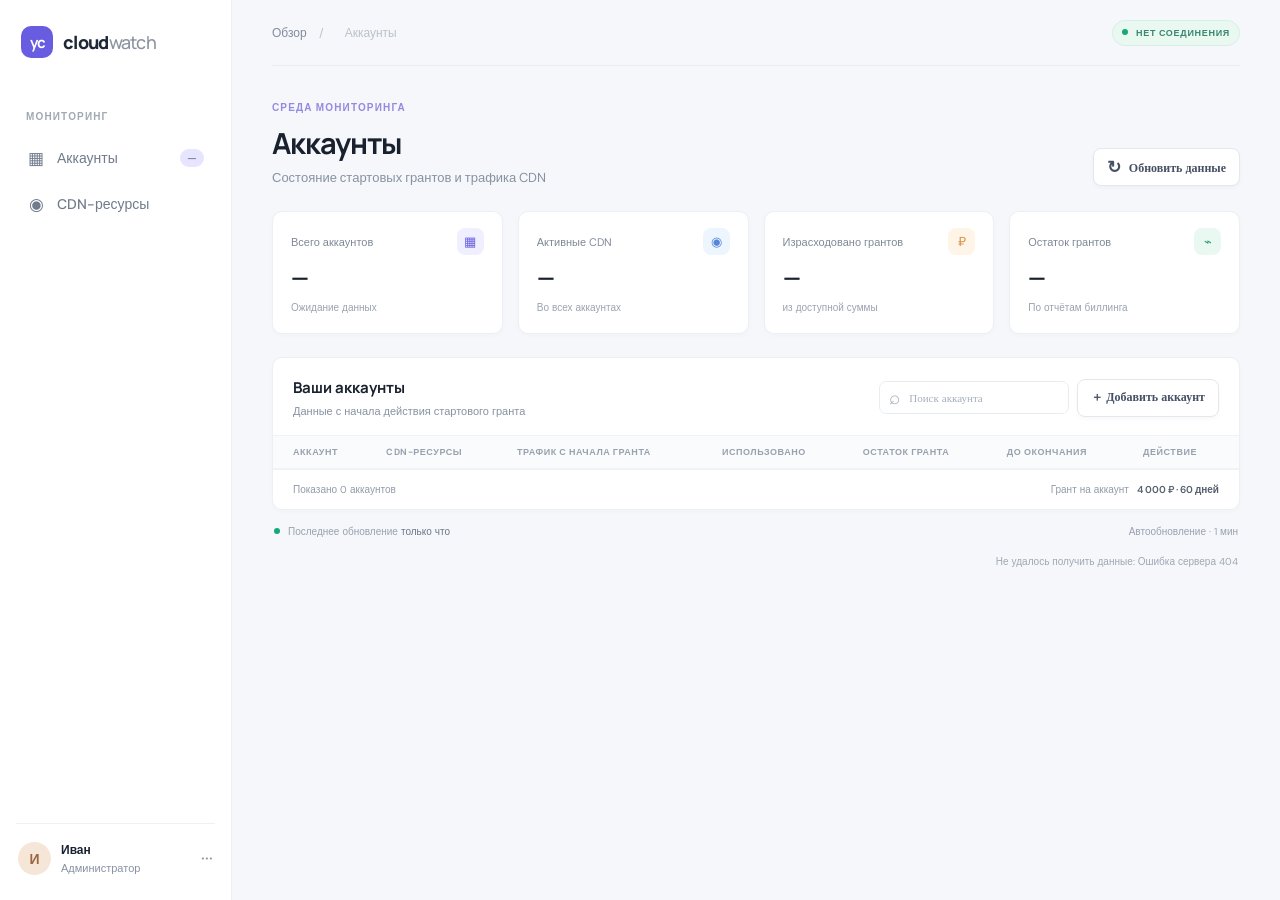
==== index.html @ 53d49c5b "Fix account monitoring and management UI" ====
<!doctype html>
<html lang="ru">
<head>
  <meta charset="utf-8">
  <meta name="viewport" content="width=device-width, initial-scale=1">
  <meta name="theme-color" content="#f5f7fb">
  <title>Yandex Cloud · Монитор аккаунтов</title>
  <link rel="preconnect" href="https://fonts.googleapis.com">
  <link rel="preconnect" href="https://fonts.gstatic.com" crossorigin>
  <link href="https://fonts.googleapis.com/css2?family=DM+Sans:wght@400;500;600;700&family=Manrope:wght@400;500;600;700;800&display=swap" rel="stylesheet">
  <link rel="stylesheet" href="styles.css">
</head>
<body>
  <div class="app-shell">
    <aside class="sidebar">
      <a class="brand" href="/accounts"><span class="brand-mark">yc</span><span>cloud<span class="brand-light">watch</span></span></a>
      <div class="workspace-label">МОНИТОРИНГ</div>
      <a class="nav-item" id="nav-accounts" href="/accounts"><span class="nav-icon">▦</span> Аккаунты <span class="nav-count" id="nav-count">—</span></a>
      <a class="nav-item" id="nav-cdn" href="/cdn"><span class="nav-icon">◉</span> CDN-ресурсы</a>
      <div class="sidebar-bottom"><div class="avatar">И</div><div><strong>Иван</strong><small>Администратор</small></div><span class="dots">···</span></div>
    </aside>

    <main class="main" id="accounts">
      <header class="topbar"><div class="breadcrumbs">Обзор <span>/</span> <span id="breadcrumb-page">Аккаунты</span></div><div class="top-actions"><span class="demo-pill" id="connection-state"><i></i> ПОДКЛЮЧЕНИЕ</span></div></header>

      <section class="page-heading">
        <div><div class="eyebrow">СРЕДА МОНИТОРИНГА</div><h1 id="page-title">Аккаунты</h1><p id="page-description">Состояние стартовых грантов и трафика CDN</p></div>
        <button class="refresh-button" id="refresh"><span class="refresh-icon">↻</span> Обновить данные</button>
      </section>

      <section class="summary-grid" aria-label="Сводка">
        <article class="summary-card"><div class="summary-top"><span>Всего аккаунтов</span><span class="summary-icon purple">▦</span></div><strong id="summary-accounts">—</strong><small id="summary-accounts-note">Ожидание данных</small></article>
        <article class="summary-card"><div class="summary-top"><span>Активные CDN</span><span class="summary-icon blue">◉</span></div><strong id="summary-cdn">—</strong><small>Во всех аккаунтах</small></article>
        <article class="summary-card"><div class="summary-top"><span>Израсходовано грантов</span><span class="summary-icon orange">₽</span></div><strong id="summary-spent">—</strong><small id="summary-spent-note">из доступной суммы</small></article>
        <article class="summary-card"><div class="summary-top"><span>Остаток грантов</span><span class="summary-icon mint">⌁</span></div><strong id="summary-remaining">—</strong><small>По отчётам биллинга</small></article>
      </section>

      <section class="table-card">
        <div class="table-heading"><div><h2 id="table-title">Ваши аккаунты</h2><p id="table-description">Данные с начала действия стартового гранта</p></div><div class="table-tools"><label class="search"><span>⌕</span><input id="search" type="search" placeholder="Поиск аккаунта"></label><button class="refresh-button add-account" id="add-account">＋ Добавить аккаунт</button></div></div>
        <div class="table-scroll"><table><thead id="table-head"><tr><th>АККАУНТ</th><th>CDN-РЕСУРСЫ</th><th>ТРАФИК С НАЧАЛА ГРАНТА</th><th>ИСПОЛЬЗОВАНО</th><th>ОСТАТОК ГРАНТА</th><th>ДО ОКОНЧАНИЯ</th><th>ДЕЙСТВИЕ</th></tr></thead><tbody id="account-rows"></tbody></table></div>
        <div class="table-foot"><span id="showing">Показано 0 аккаунтов</span><span>Грант на аккаунт <b>4 000 ₽ · 60 дней</b></span></div>
      </section>
      <footer class="footer"><span><i class="status-dot green"></i> Последнее обновление <b id="updated">только что</b></span><span>Автообновление · 1 мин</span></footer>
      <div class="demo-note" id="notice">Данные загружаются с сервера Yandex Cloud.</div>
    </main>
  </div>
  <dialog id="account-dialog" class="account-dialog"><form id="account-form"><div class="dialog-heading"><div><h2 id="dialog-title">Добавить аккаунт</h2><p>Ключ хранится на сервере и не показывается в интерфейсе.</p></div><button type="button" class="dialog-close" id="dialog-close" aria-label="Закрыть">×</button></div><label>Название аккаунта<input name="name" required placeholder="Например, cloud-boreas-209"></label><label>Billing account ID<input name="billingAccountId" required placeholder="dn2ffiykwxqiedmeeqy7"></label><label>Дата начала гранта<input name="grantStartDate" required type="date"><small>Грант: 4 000 ₽ на 60 дней с этой даты.</small></label><label>Cloud ID и Folder ID<textarea name="folders" required rows="3" placeholder="Вставьте по одной паре на строку: cloud-id,folder-id"></textarea><small>В консоли Yandex Cloud скопируйте ID облака и каталога, разделите запятой. Можно указать несколько каталогов.</small></label><label>JSON-ключ сервисного аккаунта<input name="keyFile" type="file" accept=".json,application/json"><small id="key-hint">Нужен файл ключа сервисного аккаунта (id, service_account_id, private_key).</small></label><div class="form-error" id="form-error"></div><div class="dialog-actions"><button type="button" class="filter-button" id="dialog-cancel">Отмена</button><button type="submit" class="refresh-button">Сохранить аккаунт</button></div></form></dialog>
  <script src="app.js"></script>
</body>
</html>
---- styles.css ----
:root{--ink:#19212e;--muted:#8792a2;--line:#edf0f4;--bg:#f5f7fb;--purple:#635bdb;--green:#14966d;--orange:#d48836}*{box-sizing:border-box}body{margin:0;background:var(--bg);color:var(--ink);font:14px 'DM Sans',sans-serif}.app-shell{min-height:100vh;display:flex}.sidebar{width:232px;background:#fff;border-right:1px solid var(--line);padding:25px 16px;display:flex;flex-direction:column;flex-shrink:0}.brand{display:flex;align-items:center;gap:10px;text-decoration:none;color:#202837;font:800 18px Manrope,sans-serif;letter-spacing:-.7px;margin:1px 0 52px 5px}.brand-light{font-weight:500;color:#8b93a1}.brand-mark{display:grid;place-items:center;width:32px;height:32px;background:#685de1;color:#fff;border-radius:10px;font:bold 15px Manrope;letter-spacing:-1px}.workspace-label,.eyebrow{font-size:10px;letter-spacing:1.15px;font-weight:700;color:#a1a9b5}.workspace-label{padding:0 10px 12px}.nav-item{height:42px;padding:0 11px;border-radius:8px;color:#707b8c;text-decoration:none;display:flex;align-items:center;gap:12px;margin:2px 0;font-weight:500}.nav-item.active{color:#574fc8;background:#f1f0ff;font-weight:600}.nav-icon{font-size:17px;width:18px;text-align:center}.nav-count{margin-left:auto;font-size:11px;padding:2px 7px;border-radius:10px;background:#e6e4ff}.sidebar-bottom{border-top:1px solid var(--line);margin-top:auto;padding:18px 2px 0;display:flex;align-items:center;gap:10px}.avatar{width:33px;height:33px;border-radius:50%;display:grid;place-items:center;background:#f6e6d8;color:#9d653e;font-weight:700}.sidebar-bottom strong,.sidebar-bottom small{display:block}.sidebar-bottom strong{font-size:12px}.sidebar-bottom small{font-size:11px;color:var(--muted);margin-top:3px}.dots{margin-left:auto;color:#9099a7;font-size:19px}.main{width:min(1440px,100%);padding:0 40px 28px;margin:0 auto}.topbar{height:66px;border-bottom:1px solid #e9edf2;display:flex;align-items:center;justify-content:space-between}.breadcrumbs{font-size:12px;color:#828c9c}.breadcrumbs span{padding:0 9px;color:#bbc1cb}.top-actions{display:flex;align-items:center;gap:22px}.demo-pill{font-size:9px;font-weight:700;letter-spacing:.7px;color:#b27c30;background:#fff5e7;border:1px solid #f7e7c9;border-radius:20px;padding:6px 9px}.demo-pill i{display:inline-block;width:6px;height:6px;background:#e3a13e;border-radius:50%;margin-right:5px;vertical-align:1px}.icon-button{border:0;background:transparent;color:#667184;font-size:20px;position:relative}.icon-button b{position:absolute;right:0;top:2px;background:#ef765d;width:5px;height:5px;border-radius:50%}.page-heading{display:flex;align-items:flex-end;justify-content:space-between;padding:35px 0 25px}.eyebrow{color:#938ae1;margin-bottom:9px}h1,h2,p{margin:0}h1{font:700 29px Manrope,sans-serif;letter-spacing:-1px} .page-heading p,.table-heading p{margin-top:6px;color:var(--muted);font-size:13px}.refresh-button{border:1px solid #e4e7ed;background:#fff;border-radius:8px;height:38px;padding:0 13px;color:#465064;font:600 12px 'DM Sans';box-shadow:0 2px 4px #13203a08;cursor:pointer}.refresh-button:hover{border-color:#b6b0f0;color:#554ec6}.refresh-icon{font-size:17px;vertical-align:-1px;margin-right:5px}.refresh-button.busy .refresh-icon{display:inline-block;animation:spin .7s linear infinite}@keyframes spin{to{transform:rotate(360deg)}}.summary-grid{display:grid;grid-template-columns:repeat(4,1fr);gap:15px;margin-bottom:23px}.summary-card{background:#fff;border:1px solid #eceff4;border-radius:10px;padding:16px 18px 14px;box-shadow:0 2px 6px #1d2d4405;min-height:123px}.summary-top{display:flex;align-items:center;justify-content:space-between;color:#7e8998;font-size:11px}.summary-icon{height:27px;width:27px;display:grid;place-items:center;border-radius:8px;font-size:13px}.purple{background:#f0efff;color:#675de0}.blue{background:#edf5ff;color:#5487dc}.orange{background:#fff4e8;color:#d48c3d}.mint{background:#eaf8f2;color:#279875}.summary-card>strong{display:block;font:700 23px Manrope,sans-serif;letter-spacing:-.6px;margin:6px 0 4px}.summary-card>small{font-size:10px;color:#9aa3b0}.status-dot{display:inline-block;width:6px;height:6px;border-radius:50%;margin-right:5px;vertical-align:1px}.green{background:#18a878}.table-card{background:#fff;border:1px solid #eceff4;border-radius:10px;box-shadow:0 2px 6px #1d2d4405;overflow:hidden}.table-heading{padding:19px 20px 17px;display:flex;align-items:center;justify-content:space-between}.table-heading h2{font:700 15px Manrope,sans-serif}.table-heading p{font-size:11px}.table-tools{display:flex;gap:8px}.search{height:33px;width:190px;border:1px solid #e9edf2;border-radius:7px;display:flex;align-items:center;padding:0 9px;gap:7px;color:#a5aebb}.search span{font-size:19px}.search input{border:0;outline:0;width:100%;font:11px 'DM Sans';color:var(--ink)}.search input::placeholder{color:#a5aebb}.filter-button{height:33px;padding:0 10px;border:1px solid #e9edf2;background:#fff;border-radius:7px;color:#788393;font-size:14px}.filter-button span{font:11px 'DM Sans';margin-left:4px}.table-scroll{overflow:auto}table{width:100%;border-collapse:collapse;white-space:nowrap}th{text-align:left;padding:10px 13px;background:#fafbfc;color:#98a1ae;font-size:9px;letter-spacing:.55px;font-weight:700;border-top:1px solid #f0f2f5;border-bottom:1px solid #f0f2f5}th:first-child,td:first-child{padding-left:20px}th:last-child,td:last-child{padding-right:18px}td{height:69px;border-bottom:1px solid #f0f2f5;padding:8px 13px;font-size:12px;color:#5e6878}tbody tr:last-child td{border-bottom:0}.account-cell{display:flex;align-items:center;gap:10px}.account-avatar{width:33px;height:33px;border-radius:9px;background:#f0efff;color:#645bd4;display:grid;place-items:center;font-weight:700;font-size:12px}.account-name{font-weight:600;color:#273142}.account-id{font-size:10px;color:#a0a8b4;margin-top:4px}.cdn-cell b,.traffic-cell b{font-weight:600;color:#3c4656}.cdn-cell small,.traffic-cell small{display:block;margin-top:3px;color:#9ba4b0;font-size:10px}.grant-number{font-weight:600;color:#3b4655}.grant-bar{width:87px;height:4px;background:#eff1f4;border-radius:5px;margin-top:6px;overflow:hidden}.grant-bar i{height:100%;display:block;background:#dd9e4e;border-radius:5px}.remaining{font-weight:600;color:#258b68}.days{display:flex;align-items:center;gap:6px}.days-ring{width:26px;height:26px;border:2px solid #d7eee6;border-left-color:#31a77e;border-radius:50%;display:grid;place-items:center;color:#318d6c;font-size:8px}.days-text{color:#596474;font-size:11px}.days-text small{display:block;color:#a1aab5;font-size:9px;margin-top:2px}.more{color:#9aa3ae;font-size:20px;text-align:right}.table-foot{border-top:1px solid #f0f2f5;padding:13px 20px;display:flex;justify-content:space-between;color:#929ba8;font-size:10px}.table-foot b{color:#555f6f;font-weight:600;margin-left:5px}.footer{display:flex;justify-content:space-between;color:#99a2af;font-size:10px;padding:15px 2px}.footer b{color:#6c7788;font-weight:500}.demo-note{font-size:10px;color:#a0a8b4;text-align:right;padding:2px}.empty-row{text-align:center;color:#a0a8b4;padding:35px}@media(max-width:1100px){.sidebar{width:195px}.main{padding:0 24px 24px}.summary-grid{gap:10px}.summary-card{padding:14px}.summary-card>strong{font-size:20px}th,td{padding-left:9px;padding-right:9px}}@media(max-width:760px){.sidebar{width:58px;padding:20px 9px}.brand{margin:1px auto 45px}.brand>span:last-child,.workspace-label,.nav-item:not(.active),.nav-item.active{font-size:0}.nav-item{justify-content:center;padding:0}.nav-item .nav-icon{font-size:18px}.nav-count{display:none}.sidebar-bottom{justify-content:center}.sidebar-bottom>div:not(.avatar),.dots{display:none}.main{padding:0 14px 18px}.topbar{height:54px}.page-heading{padding:25px 0 19px;align-items:flex-start;gap:10px}.page-heading p{max-width:230px;line-height:1.5}.refresh-button{font-size:0;width:38px;padding:0}.refresh-icon{font-size:20px;margin:0}.summary-grid{grid-template-columns:repeat(2,1fr);gap:9px}.summary-card{min-height:108px;padding:12px}.summary-top{font-size:10px}.summary-card>strong{font-size:20px}.table-heading{align-items:flex-start;gap:12px;flex-direction:column}.table-tools{width:100%}.search{flex:1}.table-foot{gap:8px;flex-direction:column}.footer{font-size:9px}.demo-note{text-align:left;line-height:1.5}.demo-pill{font-size:8px}}
/* Live data additions */
.cdn-details{margin-top:6px;font-size:10px}.cdn-details summary{cursor:pointer;color:#645bd4;list-style:none}.cdn-details summary::-webkit-details-marker{display:none}.cdn-list{position:relative;z-index:1;min-width:230px;max-height:190px;overflow:auto;background:#fff;border:1px solid #e9edf2;border-radius:7px;padding:5px 8px;margin-top:5px;box-shadow:0 4px 12px #17243a12}.cdn-list div{display:flex;justify-content:space-between;gap:12px;padding:5px 0;border-bottom:1px solid #f1f3f6}.cdn-list div:last-child{border:0}.cdn-list span{overflow:hidden;text-overflow:ellipsis;max-width:190px;color:#657081}.cdn-list b{color:#3e495a;font-weight:600}.grant-total{color:#a0a8b4;font-weight:400}.updated-small{display:block;color:#a0a8b4;font-size:9px;margin-top:4px}.row-error{color:#be604d;font-size:10px;margin:5px 0 0 43px;max-width:200px;overflow:hidden;text-overflow:ellipsis}.demo-pill{color:#38876e;background:#eaf8f2;border-color:#d7eee6}.demo-pill i{background:#18a878}.main [hidden]{display:none!important}
/* Account management dialog */
.add-account{white-space:nowrap}.edit-account{border:1px solid #e1e6ef;background:#fff;border-radius:8px;padding:8px 11px;color:#5147d9;cursor:pointer;font-family:inherit;font-size:12px;font-weight:600}.edit-account:hover{background:#f4f2ff}.account-dialog{width:min(620px,calc(100% - 32px));border:0;border-radius:16px;padding:0;box-shadow:0 24px 80px #15213b40;color:#19243a}.account-dialog::backdrop{background:#10182780;backdrop-filter:blur(3px)}.account-dialog form{padding:26px;display:grid;gap:16px}.dialog-heading{display:flex;justify-content:space-between;align-items:flex-start;border-bottom:1px solid #edf0f5;padding-bottom:14px}.dialog-heading h2{margin:0 0 6px;font:700 20px Manrope,sans-serif}.dialog-heading p,.account-dialog small{color:#8390a7;font-size:12px;line-height:1.5;margin:0}.dialog-close{background:none;border:0;font-size:25px;color:#758198;cursor:pointer}.account-dialog label{display:grid;gap:7px;font-size:13px;font-weight:600;color:#33415c}.account-dialog input,.account-dialog textarea{box-sizing:border-box;width:100%;border:1px solid #dfe5ef;border-radius:8px;padding:10px 12px;font-family:inherit;font-size:14px;color:#25314a;background:#fff}.account-dialog input:focus,.account-dialog textarea:focus{outline:2px solid #8177f333;border-color:#8177f3}.account-dialog textarea{resize:vertical}.form-error{color:#c73636;font-size:13px;min-height:0}.dialog-actions{display:flex;justify-content:flex-end;gap:10px}.table-tools{display:flex;align-items:center;gap:8px}
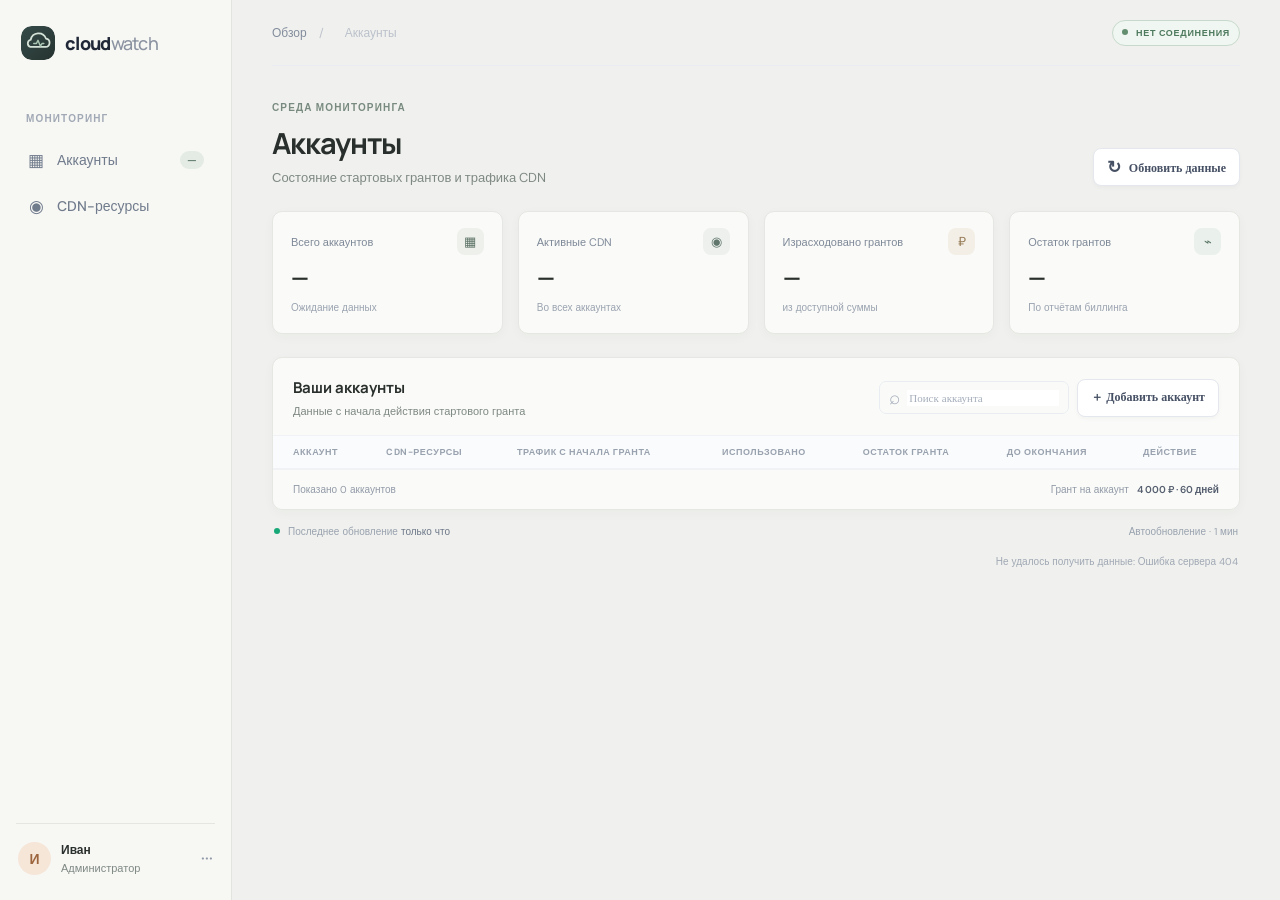
==== commit c1ddeed6: "Improve CDN traffic tracking and account details" ====
--- a/index.html
+++ b/index.html
@@ -3,7 +3,9 @@
 <head>
   <meta charset="utf-8">
   <meta name="viewport" content="width=device-width, initial-scale=1">
-  <meta name="theme-color" content="#f5f7fb">
+  <meta name="theme-color" content="#f0f1ee">
+  <meta name="description" content="Мониторинг грантов, аккаунтов и трафика Yandex Cloud CDN">
+  <link rel="icon" type="image/svg+xml" href="/favicon.svg">
   <title>Yandex Cloud · Монитор аккаунтов</title>
   <link rel="preconnect" href="https://fonts.googleapis.com">
   <link rel="preconnect" href="https://fonts.gstatic.com" crossorigin>
@@ -13,7 +15,7 @@
 <body>
   <div class="app-shell">
     <aside class="sidebar">
-      <a class="brand" href="/accounts"><span class="brand-mark">yc</span><span>cloud<span class="brand-light">watch</span></span></a>
+      <a class="brand" href="/accounts"><img class="brand-mark" src="/logo.svg" alt=""><span>cloud<span class="brand-light">watch</span></span></a>
       <div class="workspace-label">МОНИТОРИНГ</div>
       <a class="nav-item" id="nav-accounts" href="/accounts"><span class="nav-icon">▦</span> Аккаунты <span class="nav-count" id="nav-count">—</span></a>
       <a class="nav-item" id="nav-cdn" href="/cdn"><span class="nav-icon">◉</span> CDN-ресурсы</a>
@@ -45,6 +47,7 @@
     </main>
   </div>
   <dialog id="account-dialog" class="account-dialog"><form id="account-form"><div class="dialog-heading"><div><h2 id="dialog-title">Добавить аккаунт</h2><p>Ключ хранится на сервере и не показывается в интерфейсе.</p></div><button type="button" class="dialog-close" id="dialog-close" aria-label="Закрыть">×</button></div><label>Название аккаунта<input name="name" required placeholder="Например, cloud-boreas-209"></label><label>Billing account ID<input name="billingAccountId" required placeholder="dn2ffiykwxqiedmeeqy7"></label><label>Дата начала гранта<input name="grantStartDate" required type="date"><small>Грант: 4 000 ₽ на 60 дней с этой даты.</small></label><label>Cloud ID и Folder ID<textarea name="folders" required rows="3" placeholder="Вставьте по одной паре на строку: cloud-id,folder-id"></textarea><small>В консоли Yandex Cloud скопируйте ID облака и каталога, разделите запятой. Можно указать несколько каталогов.</small></label><label>JSON-ключ сервисного аккаунта<input name="keyFile" type="file" accept=".json,application/json"><small id="key-hint">Нужен файл ключа сервисного аккаунта (id, service_account_id, private_key).</small></label><div class="form-error" id="form-error"></div><div class="dialog-actions"><button type="button" class="filter-button" id="dialog-cancel">Отмена</button><button type="submit" class="refresh-button">Сохранить аккаунт</button></div></form></dialog>
+  <dialog id="detail-dialog" class="account-dialog detail-dialog"><div class="detail-content"><div class="dialog-heading"><div><div class="eyebrow">АККАУНТ YANDEX CLOUD</div><h2 id="detail-title">Подробности</h2><p id="detail-id"></p></div><button type="button" class="dialog-close" id="detail-close" aria-label="Закрыть">×</button></div><div class="detail-stats" id="detail-stats"></div><h3>CDN-ресурсы</h3><div id="detail-cdn" class="detail-cdn"></div><p id="detail-errors" class="form-error"></p><div class="dialog-actions"><button type="button" class="filter-button" id="detail-dismiss">Закрыть</button><button type="button" class="refresh-button" id="detail-edit">Изменить аккаунт</button></div></div></dialog>
   <script src="app.js"></script>
 </body>
 </html>
--- a/styles.css
+++ b/styles.css
@@ -3,3 +3,10 @@
 .cdn-details{margin-top:6px;font-size:10px}.cdn-details summary{cursor:pointer;color:#645bd4;list-style:none}.cdn-details summary::-webkit-details-marker{display:none}.cdn-list{position:relative;z-index:1;min-width:230px;max-height:190px;overflow:auto;background:#fff;border:1px solid #e9edf2;border-radius:7px;padding:5px 8px;margin-top:5px;box-shadow:0 4px 12px #17243a12}.cdn-list div{display:flex;justify-content:space-between;gap:12px;padding:5px 0;border-bottom:1px solid #f1f3f6}.cdn-list div:last-child{border:0}.cdn-list span{overflow:hidden;text-overflow:ellipsis;max-width:190px;color:#657081}.cdn-list b{color:#3e495a;font-weight:600}.grant-total{color:#a0a8b4;font-weight:400}.updated-small{display:block;color:#a0a8b4;font-size:9px;margin-top:4px}.row-error{color:#be604d;font-size:10px;margin:5px 0 0 43px;max-width:200px;overflow:hidden;text-overflow:ellipsis}.demo-pill{color:#38876e;background:#eaf8f2;border-color:#d7eee6}.demo-pill i{background:#18a878}.main [hidden]{display:none!important}
 /* Account management dialog */
 .add-account{white-space:nowrap}.edit-account{border:1px solid #e1e6ef;background:#fff;border-radius:8px;padding:8px 11px;color:#5147d9;cursor:pointer;font-family:inherit;font-size:12px;font-weight:600}.edit-account:hover{background:#f4f2ff}.account-dialog{width:min(620px,calc(100% - 32px));border:0;border-radius:16px;padding:0;box-shadow:0 24px 80px #15213b40;color:#19243a}.account-dialog::backdrop{background:#10182780;backdrop-filter:blur(3px)}.account-dialog form{padding:26px;display:grid;gap:16px}.dialog-heading{display:flex;justify-content:space-between;align-items:flex-start;border-bottom:1px solid #edf0f5;padding-bottom:14px}.dialog-heading h2{margin:0 0 6px;font:700 20px Manrope,sans-serif}.dialog-heading p,.account-dialog small{color:#8390a7;font-size:12px;line-height:1.5;margin:0}.dialog-close{background:none;border:0;font-size:25px;color:#758198;cursor:pointer}.account-dialog label{display:grid;gap:7px;font-size:13px;font-weight:600;color:#33415c}.account-dialog input,.account-dialog textarea{box-sizing:border-box;width:100%;border:1px solid #dfe5ef;border-radius:8px;padding:10px 12px;font-family:inherit;font-size:14px;color:#25314a;background:#fff}.account-dialog input:focus,.account-dialog textarea:focus{outline:2px solid #8177f333;border-color:#8177f3}.account-dialog textarea{resize:vertical}.form-error{color:#c73636;font-size:13px;min-height:0}.dialog-actions{display:flex;justify-content:flex-end;gap:10px}.table-tools{display:flex;align-items:center;gap:8px}
+
+/* Softer slate-and-sage theme, responsive details and low-key motion. */
+:root{--ink:#292f2c;--muted:#7f8984;--line:#e3e6e1;--bg:#f0f1ee;--purple:#68766f;--green:#63816f;--orange:#927750}
+body{background:var(--bg);color:var(--ink)}.sidebar{background:#f7f7f4;border-color:#e2e5df}.brand-mark{width:34px;height:34px;border-radius:11px;background:none;object-fit:cover}.nav-item.active{color:#40584d;background:#e9eeea}.nav-count{background:#e4ebe5;color:#526d5d}.eyebrow{color:#798b80}.summary-card,.table-card{background:#fafaf8;border-color:#e5e7e2;box-shadow:0 3px 12px #27332d08}.summary-icon.purple{background:#edf0eb;color:#5a7063}.summary-icon.blue{background:#edf0ed;color:#61776d}.summary-icon.orange{background:#f3eee6;color:#927750}.summary-icon.mint{background:#eaf0eb;color:#587565}.page-heading{animation:soft-in .34s ease-out both}.summary-card{transition:transform .18s ease,box-shadow .18s ease}.summary-card:hover{transform:translateY(-2px);box-shadow:0 8px 22px #27332d10}.table-card{transition:box-shadow .18s ease}.table-card:hover{box-shadow:0 7px 20px #27332d0b}tbody tr{transition:background .15s ease}tbody tr:hover{background:#f6f7f3}.account-name-link,.account-name.account-open{padding:0;border:0;background:none;color:#374a40;font:600 12px 'DM Sans',sans-serif;text-align:left;cursor:pointer}.account-name.account-open:hover,.account-open:hover{text-decoration:underline;text-underline-offset:3px}.resource-status{display:inline-flex;align-items:center;gap:7px;border:1px solid;border-radius:999px;padding:5px 10px;font-size:11px;font-weight:600;line-height:1}.resource-status i{width:6px;height:6px;border-radius:50%;background:currentColor}.resource-status.is-active{color:#4d795c;border-color:#8bb49a;background:#f0f6f1}.resource-status.is-inactive{color:#a85e59;border-color:#d5a09b;background:#fbf1f0}.detail-dialog{width:min(760px,calc(100% - 32px))}.detail-content{padding:26px;display:grid;gap:18px}.detail-content h3{margin:0;font:700 14px Manrope,sans-serif;color:#35443c}.detail-stats{display:grid;grid-template-columns:repeat(3,minmax(0,1fr));gap:10px}.detail-stats article{display:grid;gap:8px;border:1px solid #e6e9e4;border-radius:10px;background:#f7f8f5;padding:13px}.detail-stats small,.detail-resource small{color:#7f8984;font-size:11px}.detail-stats b{color:#34473c;font:700 16px Manrope,sans-serif}.detail-cdn{display:grid}.detail-resource{display:grid;grid-template-columns:minmax(0,1fr) auto auto;align-items:center;gap:14px;padding:11px 2px;border-top:1px solid #e8eae6;font-size:12px}.detail-resource>div{display:grid;gap:4px;min-width:0}.detail-resource strong,.detail-resource small{overflow:hidden;text-overflow:ellipsis;white-space:nowrap}.detail-resource>b{color:#43564a;font-size:12px}.detail-content .form-error:empty{display:none}.account-dialog{background:#fafaf8;color:#2b322e}.account-dialog input:focus,.account-dialog textarea:focus{outline-color:#657b6a33;border-color:#81958a}.edit-account:hover,.refresh-button:hover{border-color:#aebbb0;color:#405b4c;background:#f2f5f1}.filter-button{cursor:pointer;font-family:inherit}.filter-button:hover{background:#f3f5f1}.demo-pill{color:#4d795c;background:#f0f6f1;border-color:#c7d9cc}.demo-pill i{background:#638f70}@keyframes soft-in{from{opacity:0;transform:translateY(5px)}to{opacity:1;transform:translateY(0)}}@media(max-width:760px){.detail-content{padding:20px}.detail-stats{grid-template-columns:repeat(2,minmax(0,1fr))}.detail-resource{grid-template-columns:minmax(0,1fr) auto}.detail-resource>b{grid-column:2}.account-dialog form{padding:20px}}
+@media(prefers-reduced-motion:reduce){*,*::before,*::after{animation-duration:.01ms!important;animation-iteration-count:1!important;scroll-behavior:auto!important;transition-duration:.01ms!important}}
+.account-open:not(.account-name){border:0;background:transparent;padding:0;color:#40584d;font:600 12px 'DM Sans',sans-serif;text-align:left;cursor:pointer}.account-open:not(.account-name):hover{text-decoration:underline;text-underline-offset:3px}
+.cdn-list>div{display:grid;grid-template-columns:minmax(0,1fr) auto;align-items:center;gap:3px 12px}.cdn-list>div small,.traffic-breakdown{grid-column:1/-1;color:#87918b;font-size:9px;font-weight:400}.cdn-list>div b{grid-column:2;grid-row:1}
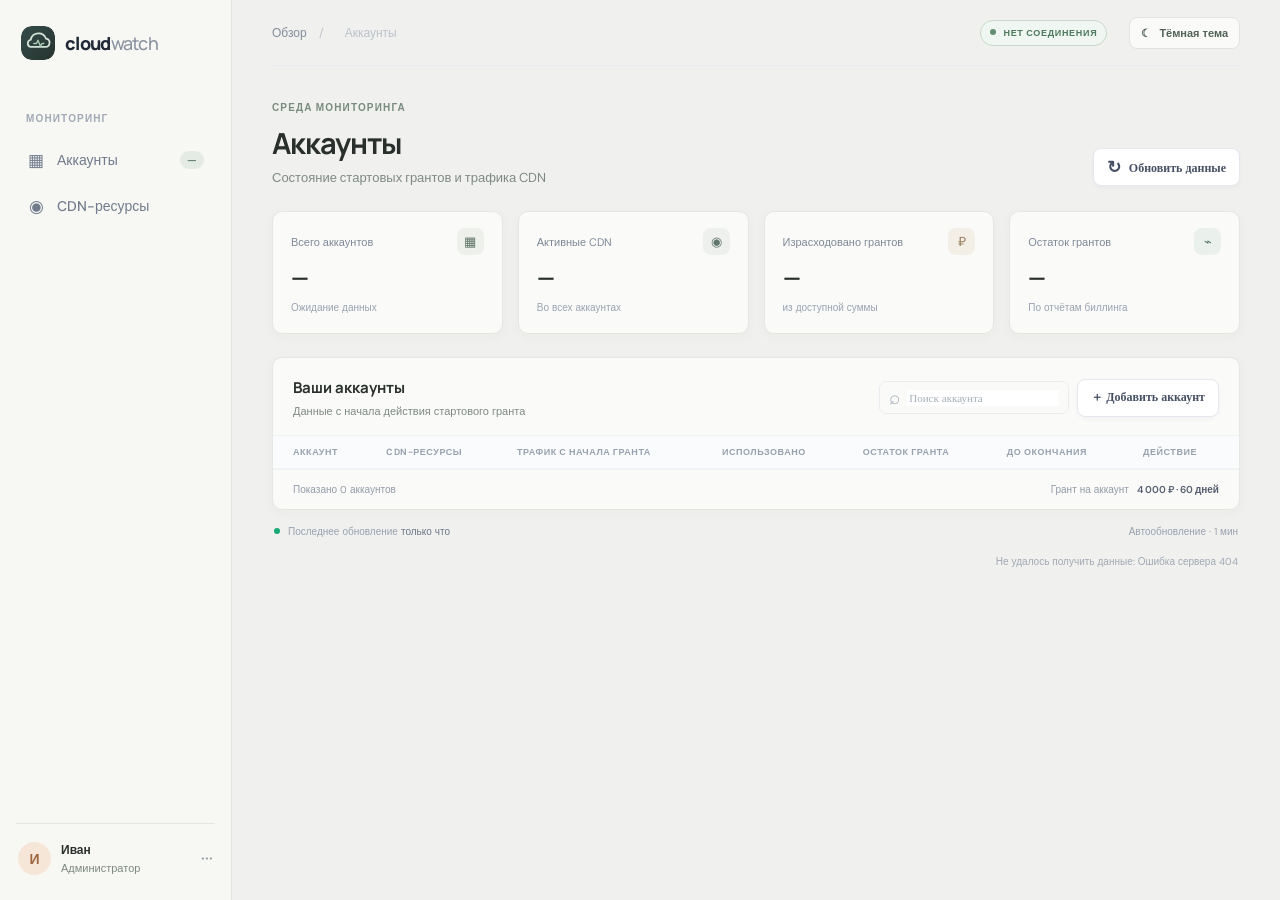
==== commit 3c93878d: "Fix CDN traffic and dashboard details" ====
--- a/index.html
+++ b/index.html
@@ -23,7 +23,7 @@
     </aside>
 
     <main class="main" id="accounts">
-      <header class="topbar"><div class="breadcrumbs">Обзор <span>/</span> <span id="breadcrumb-page">Аккаунты</span></div><div class="top-actions"><span class="demo-pill" id="connection-state"><i></i> ПОДКЛЮЧЕНИЕ</span></div></header>
+      <header class="topbar"><div class="breadcrumbs">Обзор <span>/</span> <span id="breadcrumb-page">Аккаунты</span></div><div class="top-actions"><span class="demo-pill" id="connection-state"><i></i> ПОДКЛЮЧЕНИЕ</span><button type="button" class="theme-toggle" id="theme-toggle" aria-label="Переключить цветовую тему" title="Переключить цветовую тему"><span id="theme-icon">☾</span><span id="theme-label">Тёмная тема</span></button></div></header>
 
       <section class="page-heading">
         <div><div class="eyebrow">СРЕДА МОНИТОРИНГА</div><h1 id="page-title">Аккаунты</h1><p id="page-description">Состояние стартовых грантов и трафика CDN</p></div>
@@ -31,10 +31,10 @@
       </section>
 
       <section class="summary-grid" aria-label="Сводка">
-        <article class="summary-card"><div class="summary-top"><span>Всего аккаунтов</span><span class="summary-icon purple">▦</span></div><strong id="summary-accounts">—</strong><small id="summary-accounts-note">Ожидание данных</small></article>
-        <article class="summary-card"><div class="summary-top"><span>Активные CDN</span><span class="summary-icon blue">◉</span></div><strong id="summary-cdn">—</strong><small>Во всех аккаунтах</small></article>
-        <article class="summary-card"><div class="summary-top"><span>Израсходовано грантов</span><span class="summary-icon orange">₽</span></div><strong id="summary-spent">—</strong><small id="summary-spent-note">из доступной суммы</small></article>
-        <article class="summary-card"><div class="summary-top"><span>Остаток грантов</span><span class="summary-icon mint">⌁</span></div><strong id="summary-remaining">—</strong><small>По отчётам биллинга</small></article>
+        <article class="summary-card summary-clickable" id="summary-accounts-card" role="button" tabindex="0" aria-label="Показать все аккаунты"><div class="summary-top"><span>Всего аккаунтов</span><span class="summary-icon purple">▦</span></div><strong id="summary-accounts">—</strong><small id="summary-accounts-note">Ожидание данных</small></article>
+        <article class="summary-card summary-clickable" id="summary-cdn-card" role="button" tabindex="0" aria-label="Показать активные CDN"><div class="summary-top"><span>Активные CDN</span><span class="summary-icon blue">◉</span></div><strong id="summary-cdn">—</strong><small>Во всех аккаунтах</small></article>
+        <article class="summary-card summary-clickable" id="summary-spent-card" role="button" tabindex="0" aria-label="Детализация использованных грантов"><div class="summary-top"><span>Израсходовано грантов</span><span class="summary-icon orange">₽</span></div><strong id="summary-spent">—</strong><small id="summary-spent-note">из доступной суммы</small></article>
+        <article class="summary-card summary-clickable" id="summary-remaining-card" role="button" tabindex="0" aria-label="Детализация остатка грантов"><div class="summary-top"><span>Остаток грантов</span><span class="summary-icon mint">⌁</span></div><strong id="summary-remaining">—</strong><small>По отчётам биллинга</small></article>
       </section>
 
       <section class="table-card">
@@ -48,6 +48,7 @@
   </div>
   <dialog id="account-dialog" class="account-dialog"><form id="account-form"><div class="dialog-heading"><div><h2 id="dialog-title">Добавить аккаунт</h2><p>Ключ хранится на сервере и не показывается в интерфейсе.</p></div><button type="button" class="dialog-close" id="dialog-close" aria-label="Закрыть">×</button></div><label>Название аккаунта<input name="name" required placeholder="Например, cloud-boreas-209"></label><label>Billing account ID<input name="billingAccountId" required placeholder="dn2ffiykwxqiedmeeqy7"></label><label>Дата начала гранта<input name="grantStartDate" required type="date"><small>Грант: 4 000 ₽ на 60 дней с этой даты.</small></label><label>Cloud ID и Folder ID<textarea name="folders" required rows="3" placeholder="Вставьте по одной паре на строку: cloud-id,folder-id"></textarea><small>В консоли Yandex Cloud скопируйте ID облака и каталога, разделите запятой. Можно указать несколько каталогов.</small></label><label>JSON-ключ сервисного аккаунта<input name="keyFile" type="file" accept=".json,application/json"><small id="key-hint">Нужен файл ключа сервисного аккаунта (id, service_account_id, private_key).</small></label><div class="form-error" id="form-error"></div><div class="dialog-actions"><button type="button" class="filter-button" id="dialog-cancel">Отмена</button><button type="submit" class="refresh-button">Сохранить аккаунт</button></div></form></dialog>
   <dialog id="detail-dialog" class="account-dialog detail-dialog"><div class="detail-content"><div class="dialog-heading"><div><div class="eyebrow">АККАУНТ YANDEX CLOUD</div><h2 id="detail-title">Подробности</h2><p id="detail-id"></p></div><button type="button" class="dialog-close" id="detail-close" aria-label="Закрыть">×</button></div><div class="detail-stats" id="detail-stats"></div><h3>CDN-ресурсы</h3><div id="detail-cdn" class="detail-cdn"></div><p id="detail-errors" class="form-error"></p><div class="dialog-actions"><button type="button" class="filter-button" id="detail-dismiss">Закрыть</button><button type="button" class="refresh-button" id="detail-edit">Изменить аккаунт</button></div></div></dialog>
+  <dialog id="overview-dialog" class="account-dialog overview-dialog"><div class="detail-content"><div class="dialog-heading"><div><div class="eyebrow">СВОДКА МОНИТОРИНГА</div><h2 id="overview-title">Подробности</h2><p id="overview-description"></p></div><button type="button" class="dialog-close" id="overview-close" aria-label="Закрыть">×</button></div><div id="overview-content" class="overview-content"></div></div></dialog>
   <script src="app.js"></script>
 </body>
 </html>
--- a/styles.css
+++ b/styles.css
@@ -10,3 +10,11 @@
 @media(prefers-reduced-motion:reduce){*,*::before,*::after{animation-duration:.01ms!important;animation-iteration-count:1!important;scroll-behavior:auto!important;transition-duration:.01ms!important}}
 .account-open:not(.account-name){border:0;background:transparent;padding:0;color:#40584d;font:600 12px 'DM Sans',sans-serif;text-align:left;cursor:pointer}.account-open:not(.account-name):hover{text-decoration:underline;text-underline-offset:3px}
 .cdn-list>div{display:grid;grid-template-columns:minmax(0,1fr) auto;align-items:center;gap:3px 12px}.cdn-list>div small,.traffic-breakdown{grid-column:1/-1;color:#87918b;font-size:9px;font-weight:400}.cdn-list>div b{grid-column:2;grid-row:1}
+
+/* Account summaries, accessible dialogs, consistent CDN columns and selectable themes. */
+.summary-clickable{cursor:pointer}.summary-clickable:focus-visible,.theme-toggle:focus-visible,.overview-row:focus-visible{outline:3px solid #82998b;outline-offset:2px}
+.account-id{display:block}.traffic-breakdown{display:block;margin-top:4px}.cdn-table table{table-layout:fixed}.cdn-table th:nth-child(1),.cdn-table td:nth-child(1){width:24%}.cdn-table th:nth-child(2),.cdn-table td:nth-child(2){width:36%}.cdn-table th:nth-child(3),.cdn-table td:nth-child(3){width:16%}.cdn-table th:nth-child(4),.cdn-table td:nth-child(4){width:24%}.cdn-table td{vertical-align:middle;white-space:normal}.cdn-table td:nth-child(2){overflow-wrap:anywhere}.cdn-table td:nth-child(2) .account-id{overflow-wrap:anywhere}
+.theme-toggle{display:flex;align-items:center;gap:8px;border:1px solid #e0e4de;border-radius:8px;padding:8px 11px;background:#fafaf8;color:#526258;font:600 11px 'DM Sans',sans-serif;cursor:pointer;transition:background .15s ease,border-color .15s ease}.theme-toggle:hover{background:#eef2ed;border-color:#b8c5ba}.overview-dialog{width:min(900px,calc(100% - 32px))}.overview-content{display:grid;gap:9px;max-height:min(62vh,620px);overflow:auto}.overview-row{display:grid;grid-template-columns:minmax(130px,1fr) minmax(180px,1.5fr) auto minmax(130px,.8fr);align-items:center;gap:14px;width:100%;padding:12px;border:1px solid #e5e9e4;border-radius:10px;background:#fff;color:#39453e;text-align:left;font:12px 'DM Sans',sans-serif}.overview-row>span{min-width:0}.overview-row b,.overview-row small{display:block}.overview-row small{margin-top:4px;color:#849087;font-size:10px}.overview-account{grid-template-columns:minmax(180px,1fr) auto auto;cursor:pointer}.overview-account:hover{border-color:#aebcaf;background:#f7f9f6}.overview-link{border:0;background:none;padding:0;color:#40584d;font:600 12px 'DM Sans',sans-serif;text-align:left;cursor:pointer}.overview-link:hover{text-decoration:underline}.overview-grant{border:1px solid #e5e9e4;border-radius:10px;padding:15px;background:#fff}.overview-grant-head,.overview-values{display:flex;justify-content:space-between;gap:12px}.overview-grant-head{font-size:13px}.overview-grant>small{display:block;margin-top:6px;color:#87918b;font-size:10px}.overview-bar{width:100%;margin:12px 0}.overview-values{flex-wrap:wrap;color:#7f8984;font-size:11px}.overview-values b{color:#36483d;margin-left:4px}
+html[data-theme="dark"]{color-scheme:dark;--ink:#e7ebe7;--muted:#a0aaa3;--line:#343d38;--bg:#1c211f}
+html[data-theme="dark"] body{background:#1c211f;color:#e7ebe7}html[data-theme="dark"] .sidebar,html[data-theme="dark"] .summary-card,html[data-theme="dark"] .table-card,html[data-theme="dark"] .account-dialog{background:#252c28;border-color:#39423d;color:#e7ebe7}html[data-theme="dark"] .brand,html[data-theme="dark"] .account-name,html[data-theme="dark"] .cdn-cell b,html[data-theme="dark"] .traffic-cell b,html[data-theme="dark"] .grant-number,html[data-theme="dark"] .detail-content h3{color:#e0e7e1}html[data-theme="dark"] .brand-light,html[data-theme="dark"] .nav-item,html[data-theme="dark"] td,html[data-theme="dark"] .breadcrumbs,html[data-theme="dark"] .table-foot,html[data-theme="dark"] .footer{color:#aab4ad}html[data-theme="dark"] .topbar,html[data-theme="dark"] .sidebar-bottom,html[data-theme="dark"] td,html[data-theme="dark"] .table-foot,html[data-theme="dark"] .detail-resource{border-color:#39423d}html[data-theme="dark"] th{background:#202622;color:#a7b1aa;border-color:#39423d}html[data-theme="dark"] tbody tr:hover{background:#2b332e}html[data-theme="dark"] .nav-item.active{background:#354139;color:#d3e1d5}html[data-theme="dark"] .nav-count{background:#3a4840;color:#d5e3d8}html[data-theme="dark"] .search,html[data-theme="dark"] .theme-toggle,html[data-theme="dark"] .refresh-button,html[data-theme="dark"] .filter-button,html[data-theme="dark"] .edit-account{background:#2b332e;border-color:#465149;color:#d1d9d2}html[data-theme="dark"] .search input{background:transparent;color:#e7ebe7}html[data-theme="dark"] .account-dialog input,html[data-theme="dark"] .account-dialog textarea{background:#1f2622;border-color:#465149;color:#e7ebe7}html[data-theme="dark"] .dialog-heading{border-color:#39423d}html[data-theme="dark"] .detail-stats article,html[data-theme="dark"] .cdn-list,html[data-theme="dark"] .overview-row,html[data-theme="dark"] .overview-grant{background:#202622;border-color:#3a443e;color:#dce3dd}html[data-theme="dark"] .detail-stats b,html[data-theme="dark"] .detail-resource>b,html[data-theme="dark"] .overview-values b{color:#dce7de}html[data-theme="dark"] .resource-status.is-active{background:#263b30;color:#9ed0aa;border-color:#547b5e}html[data-theme="dark"] .resource-status.is-inactive{background:#3d2c2a;color:#e1a6a0;border-color:#895d58}html[data-theme="dark"] .demo-pill{background:#263b30;color:#a5d0b0;border-color:#456b50}html[data-theme="dark"] .summary-icon.purple,html[data-theme="dark"] .summary-icon.blue,html[data-theme="dark"] .summary-icon.orange,html[data-theme="dark"] .summary-icon.mint{background:#354039;color:#c2d2c6}html[data-theme="dark"] .overview-account:hover{background:#2b342e;border-color:#627467}html[data-theme="dark"] .overview-link,html[data-theme="dark"] .account-open:not(.account-name){color:#b9d0be}html[data-theme="dark"] .account-avatar{background:#354039;color:#c2d2c6}html[data-theme="dark"] .grant-bar{background:#3b433e}html[data-theme="dark"] .grant-bar i{background:#b89b69}
+@media(max-width:760px){.overview-row,.overview-account{grid-template-columns:minmax(0,1fr) auto;gap:8px}.overview-row>*:nth-child(2){grid-column:1}.overview-row>*:nth-child(3){grid-column:2;grid-row:1}.overview-row>*:nth-child(4){grid-column:1/-1}.theme-toggle{font-size:0;padding:8px}.theme-toggle span:first-child{font-size:15px}.top-actions{gap:8px}}
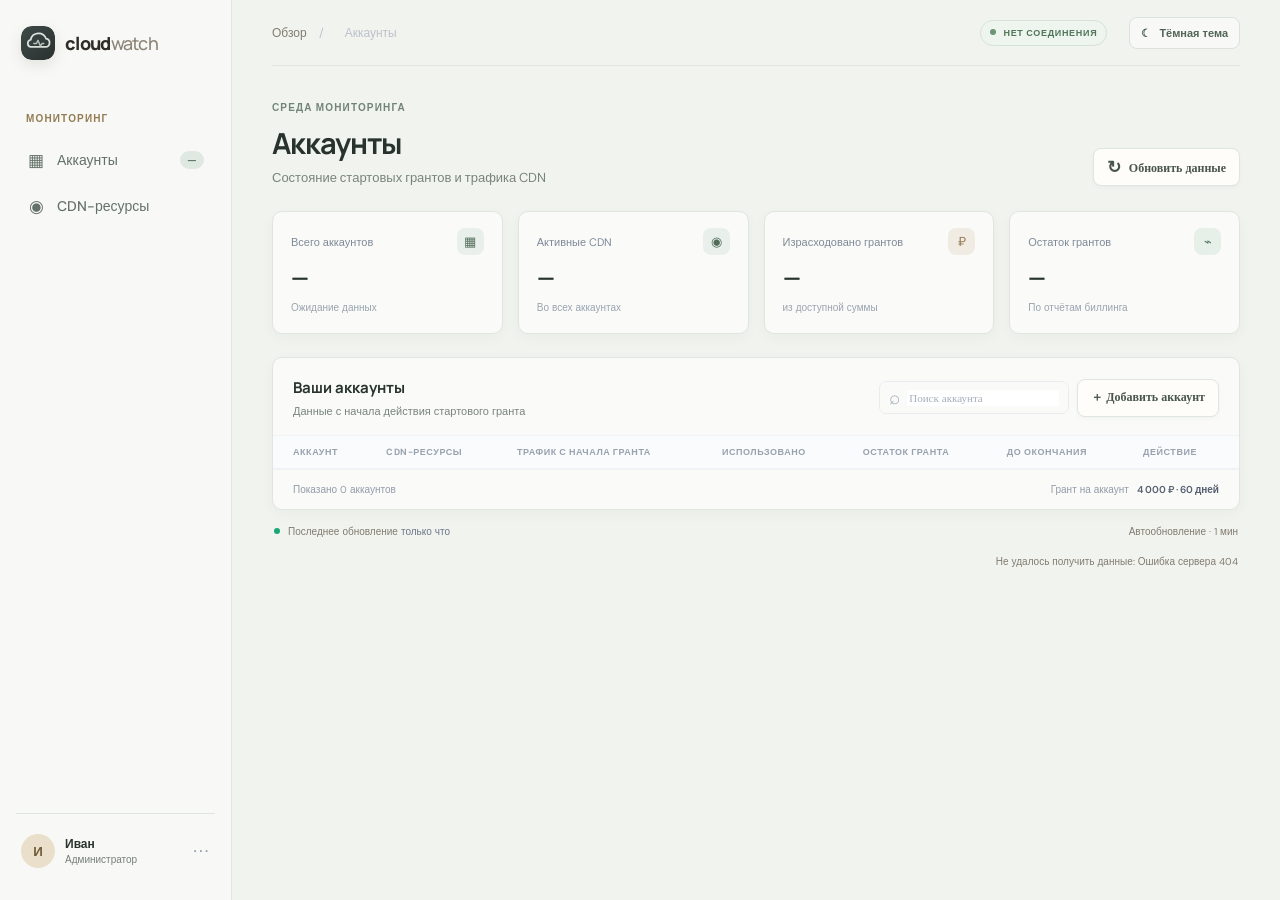
==== commit 9a1bc61f: "Add profile controls and refresh dashboard theme" ====
--- a/index.html
+++ b/index.html
@@ -19,7 +19,7 @@
       <div class="workspace-label">МОНИТОРИНГ</div>
       <a class="nav-item" id="nav-accounts" href="/accounts"><span class="nav-icon">▦</span> Аккаунты <span class="nav-count" id="nav-count">—</span></a>
       <a class="nav-item" id="nav-cdn" href="/cdn"><span class="nav-icon">◉</span> CDN-ресурсы</a>
-      <div class="sidebar-bottom"><div class="avatar">И</div><div><strong>Иван</strong><small>Администратор</small></div><span class="dots">···</span></div>
+      <div class="sidebar-bottom"><button class="profile-trigger" id="profile-trigger" aria-haspopup="true" aria-expanded="false"><span class="avatar" id="profile-avatar">И</span><span class="profile-copy"><strong id="profile-name">Иван</strong><small id="profile-role">Администратор</small></span><span class="dots" aria-hidden="true">···</span></button><div class="profile-menu" id="profile-menu" hidden><div class="profile-menu-heading">Профиль и панель</div><button type="button" id="profile-edit">Редактировать профиль</button><a href="/accounts">Управление аккаунтами</a><button type="button" class="profile-logout" id="profile-logout">Выйти из панели</button></div></div>
     </aside>
 
     <main class="main" id="accounts">
@@ -49,6 +49,7 @@
   <dialog id="account-dialog" class="account-dialog"><form id="account-form"><div class="dialog-heading"><div><h2 id="dialog-title">Добавить аккаунт</h2><p>Ключ хранится на сервере и не показывается в интерфейсе.</p></div><button type="button" class="dialog-close" id="dialog-close" aria-label="Закрыть">×</button></div><label>Название аккаунта<input name="name" required placeholder="Например, cloud-boreas-209"></label><label>Billing account ID<input name="billingAccountId" required placeholder="dn2ffiykwxqiedmeeqy7"></label><label>Дата начала гранта<input name="grantStartDate" required type="date"><small>Грант: 4 000 ₽ на 60 дней с этой даты.</small></label><label>Cloud ID и Folder ID<textarea name="folders" required rows="3" placeholder="Вставьте по одной паре на строку: cloud-id,folder-id"></textarea><small>В консоли Yandex Cloud скопируйте ID облака и каталога, разделите запятой. Можно указать несколько каталогов.</small></label><label>JSON-ключ сервисного аккаунта<input name="keyFile" type="file" accept=".json,application/json"><small id="key-hint">Нужен файл ключа сервисного аккаунта (id, service_account_id, private_key).</small></label><div class="form-error" id="form-error"></div><div class="dialog-actions"><button type="button" class="filter-button" id="dialog-cancel">Отмена</button><button type="submit" class="refresh-button">Сохранить аккаунт</button></div></form></dialog>
   <dialog id="detail-dialog" class="account-dialog detail-dialog"><div class="detail-content"><div class="dialog-heading"><div><div class="eyebrow">АККАУНТ YANDEX CLOUD</div><h2 id="detail-title">Подробности</h2><p id="detail-id"></p></div><button type="button" class="dialog-close" id="detail-close" aria-label="Закрыть">×</button></div><div class="detail-stats" id="detail-stats"></div><h3>CDN-ресурсы</h3><div id="detail-cdn" class="detail-cdn"></div><p id="detail-errors" class="form-error"></p><div class="dialog-actions"><button type="button" class="filter-button" id="detail-dismiss">Закрыть</button><button type="button" class="refresh-button" id="detail-edit">Изменить аккаунт</button></div></div></dialog>
   <dialog id="overview-dialog" class="account-dialog overview-dialog"><div class="detail-content"><div class="dialog-heading"><div><div class="eyebrow">СВОДКА МОНИТОРИНГА</div><h2 id="overview-title">Подробности</h2><p id="overview-description"></p></div><button type="button" class="dialog-close" id="overview-close" aria-label="Закрыть">×</button></div><div id="overview-content" class="overview-content"></div></div></dialog>
+  <dialog id="profile-dialog" class="account-dialog profile-dialog"><form id="profile-form"><div class="dialog-heading"><div><div class="eyebrow">ВАШ ПРОФИЛЬ</div><h2>Параметры профиля</h2><p>Имя отображается только в этом браузере.</p></div><button type="button" class="dialog-close" id="profile-close" aria-label="Закрыть">×</button></div><label>Имя для отображения<input name="name" maxlength="40" required autocomplete="nickname"></label><div class="dialog-actions"><button type="button" class="filter-button" id="profile-cancel">Отмена</button><button type="submit" class="refresh-button">Сохранить</button></div></form></dialog>
   <script src="app.js"></script>
 </body>
 </html>
--- a/styles.css
+++ b/styles.css
@@ -18,3 +18,29 @@
 html[data-theme="dark"]{color-scheme:dark;--ink:#e7ebe7;--muted:#a0aaa3;--line:#343d38;--bg:#1c211f}
 html[data-theme="dark"] body{background:#1c211f;color:#e7ebe7}html[data-theme="dark"] .sidebar,html[data-theme="dark"] .summary-card,html[data-theme="dark"] .table-card,html[data-theme="dark"] .account-dialog{background:#252c28;border-color:#39423d;color:#e7ebe7}html[data-theme="dark"] .brand,html[data-theme="dark"] .account-name,html[data-theme="dark"] .cdn-cell b,html[data-theme="dark"] .traffic-cell b,html[data-theme="dark"] .grant-number,html[data-theme="dark"] .detail-content h3{color:#e0e7e1}html[data-theme="dark"] .brand-light,html[data-theme="dark"] .nav-item,html[data-theme="dark"] td,html[data-theme="dark"] .breadcrumbs,html[data-theme="dark"] .table-foot,html[data-theme="dark"] .footer{color:#aab4ad}html[data-theme="dark"] .topbar,html[data-theme="dark"] .sidebar-bottom,html[data-theme="dark"] td,html[data-theme="dark"] .table-foot,html[data-theme="dark"] .detail-resource{border-color:#39423d}html[data-theme="dark"] th{background:#202622;color:#a7b1aa;border-color:#39423d}html[data-theme="dark"] tbody tr:hover{background:#2b332e}html[data-theme="dark"] .nav-item.active{background:#354139;color:#d3e1d5}html[data-theme="dark"] .nav-count{background:#3a4840;color:#d5e3d8}html[data-theme="dark"] .search,html[data-theme="dark"] .theme-toggle,html[data-theme="dark"] .refresh-button,html[data-theme="dark"] .filter-button,html[data-theme="dark"] .edit-account{background:#2b332e;border-color:#465149;color:#d1d9d2}html[data-theme="dark"] .search input{background:transparent;color:#e7ebe7}html[data-theme="dark"] .account-dialog input,html[data-theme="dark"] .account-dialog textarea{background:#1f2622;border-color:#465149;color:#e7ebe7}html[data-theme="dark"] .dialog-heading{border-color:#39423d}html[data-theme="dark"] .detail-stats article,html[data-theme="dark"] .cdn-list,html[data-theme="dark"] .overview-row,html[data-theme="dark"] .overview-grant{background:#202622;border-color:#3a443e;color:#dce3dd}html[data-theme="dark"] .detail-stats b,html[data-theme="dark"] .detail-resource>b,html[data-theme="dark"] .overview-values b{color:#dce7de}html[data-theme="dark"] .resource-status.is-active{background:#263b30;color:#9ed0aa;border-color:#547b5e}html[data-theme="dark"] .resource-status.is-inactive{background:#3d2c2a;color:#e1a6a0;border-color:#895d58}html[data-theme="dark"] .demo-pill{background:#263b30;color:#a5d0b0;border-color:#456b50}html[data-theme="dark"] .summary-icon.purple,html[data-theme="dark"] .summary-icon.blue,html[data-theme="dark"] .summary-icon.orange,html[data-theme="dark"] .summary-icon.mint{background:#354039;color:#c2d2c6}html[data-theme="dark"] .overview-account:hover{background:#2b342e;border-color:#627467}html[data-theme="dark"] .overview-link,html[data-theme="dark"] .account-open:not(.account-name){color:#b9d0be}html[data-theme="dark"] .account-avatar{background:#354039;color:#c2d2c6}html[data-theme="dark"] .grant-bar{background:#3b433e}html[data-theme="dark"] .grant-bar i{background:#b89b69}
 @media(max-width:760px){.overview-row,.overview-account{grid-template-columns:minmax(0,1fr) auto;gap:8px}.overview-row>*:nth-child(2){grid-column:1}.overview-row>*:nth-child(3){grid-column:2;grid-row:1}.overview-row>*:nth-child(4){grid-column:1/-1}.theme-toggle{font-size:0;padding:8px}.theme-toggle span:first-child{font-size:15px}.top-actions{gap:8px}}
+
+/* Final palette: warm porcelain with ink, teal and antique brass accents. */
+:root{--ink:#263238;--muted:#728087;--line:#dfe5e5;--bg:#eef1ef;--accent:#397a78;--accent-soft:#e4efed;--brass:#a27c45;--card:#fbfcfa;--ring-track:#dce5e2}
+body{background:var(--bg);color:var(--ink)}.sidebar{background:#f8faf8;border-color:var(--line)}.topbar{border-color:var(--line)}.brand{color:#26383a}.brand-light{color:#728087}.eyebrow{color:#657e7e}.nav-item{color:#68797c}.nav-item.active{background:#e2ecea;color:#315f60}.nav-count{background:#dce9e6;color:#426b6b}.summary-card,.table-card{background:var(--card);border-color:var(--line);box-shadow:0 3px 12px #1f363008}.summary-card:hover{box-shadow:0 10px 24px #1f363012}.summary-icon.purple,.summary-icon.blue{background:#e5efee;color:#427776}.summary-icon.orange{background:#f2ece1;color:#987543}.summary-icon.mint{background:#e7eeeb;color:#5a7771}.account-avatar{background:#e3eeec;color:#397675}.account-name.account-open,.account-open:not(.account-name),.overview-link{color:#346c6b}.resource-status.is-active{color:#3e7770;border-color:#9bbdb6;background:#eef6f3}.resource-status.is-inactive{color:#9a6259;border-color:#d7aaa0;background:#faf1ee}.remaining{color:#47776f}.days-ring{width:28px;height:28px;border:3px solid transparent;border-radius:50%;display:grid;place-items:center;color:#385f5e;font-size:8px;background:linear-gradient(var(--card),var(--card)) padding-box,conic-gradient(#4f8c84 var(--elapsed,0%),var(--ring-track) 0) border-box;transition:background .7s cubic-bezier(.2,.7,.2,1),transform .25s ease}.days-ring:hover{transform:scale(1.08)}.grant-bar{width:100%;max-width:120px;height:5px;background:#e7ece9;border-radius:6px;margin-top:7px;overflow:hidden}.grant-bar i{background:linear-gradient(90deg,#a27c45,#c09a62);border-radius:6px;transition:width .85s cubic-bezier(.2,.7,.2,1)}.refresh-button,.filter-button,.edit-account,.theme-toggle{transition:transform .16s ease,border-color .2s ease,background .2s ease,color .2s ease,box-shadow .2s ease}.refresh-button:hover,.filter-button:hover,.edit-account:hover,.theme-toggle:hover{transform:translateY(-1px);border-color:#a7bfbb;color:#315f60;background:#eaf2f0;box-shadow:0 4px 12px #315f6015}.cdn-details summary{color:#397a78}.demo-pill{color:#3e7770;background:#edf5f2;border-color:#c8ded8}.demo-pill i{background:#548e82}.table-heading p,.page-heading p,.footer,.demo-note{color:#758488}.cdn-list,.overview-row,.overview-grant{background:#fbfcfa;border-color:#dfe6e4}.detail-stats article{background:#f1f5f3;border-color:#dfe6e4}.detail-stats b,.detail-resource>b,.overview-values b{color:#344e50}.account-dialog{background:#fbfcfa;color:#263238}.account-dialog input,.account-dialog textarea{border-color:#d5dfdd}.grant-total,.account-id{color:#859297}
+html[data-theme="dark"]{--ink:#e6edeb;--muted:#a0b0af;--line:#394849;--bg:#192426;--card:#222f30;--accent:#83b4ac;--accent-soft:#2c4141;--brass:#c4a16a;--ring-track:#405251;color-scheme:dark}
+html[data-theme="dark"] body{background:var(--bg);color:var(--ink)}html[data-theme="dark"] .sidebar{background:#1e2b2d;border-color:var(--line)}html[data-theme="dark"] .brand{color:#e5eeec}html[data-theme="dark"] .brand-light,html[data-theme="dark"] .breadcrumbs,html[data-theme="dark"] .nav-item{color:#a9b8b7}html[data-theme="dark"] .topbar{border-color:var(--line)}html[data-theme="dark"] .nav-item.active{background:#2d4140;color:#d9e8e4}html[data-theme="dark"] .nav-count{background:#364c4a;color:#d6e5e1}html[data-theme="dark"] .summary-card,html[data-theme="dark"] .table-card,html[data-theme="dark"] .account-dialog{background:var(--card);border-color:var(--line);color:var(--ink)}html[data-theme="dark"] .account-name,html[data-theme="dark"] .cdn-cell b,html[data-theme="dark"] .traffic-cell b,html[data-theme="dark"] .grant-number,html[data-theme="dark"] .detail-content h3{color:#e3edeb}html[data-theme="dark"] .summary-top,html[data-theme="dark"] .summary-card>small,html[data-theme="dark"] .page-heading p,html[data-theme="dark"] .table-heading p,html[data-theme="dark"] .footer,html[data-theme="dark"] .demo-note,html[data-theme="dark"] .account-id,html[data-theme="dark"] .cdn-cell small,html[data-theme="dark"] .traffic-cell small{color:#a2b1b0}html[data-theme="dark"] th{background:#1d292b;color:#adbcbb;border-color:var(--line)}html[data-theme="dark"] td,html[data-theme="dark"] .table-foot,html[data-theme="dark"] .detail-resource{border-color:var(--line);color:#c3cfce}html[data-theme="dark"] tbody tr:hover{background:#29393a}html[data-theme="dark"] .summary-icon.purple,html[data-theme="dark"] .summary-icon.blue,html[data-theme="dark"] .summary-icon.orange,html[data-theme="dark"] .summary-icon.mint{background:#344646;color:#bfd7d2}html[data-theme="dark"] .account-avatar{background:#344646;color:#c2dbd5}html[data-theme="dark"] .account-name.account-open,html[data-theme="dark"] .account-open:not(.account-name),html[data-theme="dark"] .overview-link{color:#a7d1c8}html[data-theme="dark"] .resource-status.is-active{background:#2a403d;color:#a6d3c8;border-color:#5b8880}html[data-theme="dark"] .resource-status.is-inactive{background:#412f2d;color:#e0aaa0;border-color:#8b6058}html[data-theme="dark"] .remaining{color:#a9d1c6}html[data-theme="dark"] .days-ring{background:linear-gradient(var(--card),var(--card)) padding-box,conic-gradient(#83b4ac var(--elapsed,0%),var(--ring-track) 0) border-box;color:#c5ddda}html[data-theme="dark"] .grant-bar{background:#3d4e4e}html[data-theme="dark"] .grant-bar i{background:linear-gradient(90deg,#b8955b,#d1b178)}html[data-theme="dark"] .demo-pill{background:#2a403d;border-color:#4d716b;color:#b2d4cb}html[data-theme="dark"] .demo-pill i{background:#8bbdb1}html[data-theme="dark"] .refresh-button,html[data-theme="dark"] .filter-button,html[data-theme="dark"] .edit-account,html[data-theme="dark"] .theme-toggle,html[data-theme="dark"] .search{background:#29393a;border-color:#4a5d5d;color:#d9e6e3}html[data-theme="dark"] .refresh-button:hover,html[data-theme="dark"] .filter-button:hover,html[data-theme="dark"] .edit-account:hover,html[data-theme="dark"] .theme-toggle:hover{background:#344848;border-color:#739b94;color:#e2f0ec}html[data-theme="dark"] .search input{background:transparent;color:#e6edeb}html[data-theme="dark"] .account-dialog input,html[data-theme="dark"] .account-dialog textarea{background:#1c292a;border-color:#4a5d5d;color:#e6edeb}html[data-theme="dark"] .dialog-heading{border-color:var(--line)}html[data-theme="dark"] .detail-stats article,html[data-theme="dark"] .cdn-list,html[data-theme="dark"] .overview-row,html[data-theme="dark"] .overview-grant{background:#1e2b2d;border-color:var(--line);color:#dce7e5}html[data-theme="dark"] .detail-stats b,html[data-theme="dark"] .detail-resource>b,html[data-theme="dark"] .overview-values b{color:#e0ece9}html[data-theme="dark"] .overview-account:hover{background:#293a3b;border-color:#64827f}html[data-theme="dark"] .table-foot b,html[data-theme="dark"] .footer b{color:#c9d8d5}html[data-theme="dark"] .account-dialog::backdrop{background:#0b1416c9}
+@keyframes rise-in{from{opacity:0;transform:translateY(8px)}to{opacity:1;transform:translateY(0)}}tbody tr{animation:rise-in .28s ease both}.cdn-list{animation:rise-in .18s ease both}.summary-card:nth-child(2){transition-delay:25ms}.summary-card:nth-child(3){transition-delay:50ms}.summary-card:nth-child(4){transition-delay:75ms}
+@media(prefers-reduced-motion:reduce){tbody tr,.cdn-list{animation:none}}
+
+/* A distinct graphite, parchment and brass interface palette. */
+:root{--ink:#302d27;--muted:#827c70;--line:#e4ded2;--bg:#f1eee7;--accent:#77613f;--accent-soft:#eee7da;--brass:#b68a4d;--card:#fffdf9;--ring-track:#e6dfd3}
+body{background:radial-gradient(ellipse at 86% 0%,#e7e0d3 0,transparent 34%),var(--bg);color:var(--ink)}.sidebar{background:#faf8f2;border-color:#e4ded2}.brand{color:#302d27}.brand-light{color:#8c8476}.brand-mark{filter:grayscale(.5) sepia(.35);box-shadow:0 5px 14px #51452f20}.workspace-label,.eyebrow{color:#947b52}.nav-item{color:#746f65;transition:background .2s,color .2s,transform .2s}.nav-item:hover{background:#f0ece3;transform:translateX(2px)}.nav-item.active{color:#51432e;background:#eee7da}.nav-count{background:#e7dfd0;color:#6d5838}.topbar{border-color:var(--line)}.breadcrumbs{color:#827c70}.summary-card,.table-card{background:var(--card);border-color:#e4ded2;box-shadow:0 4px 14px #40351e09}.summary-card:hover{box-shadow:0 13px 30px #40351e15}.summary-icon.purple,.summary-icon.blue,.summary-icon.mint{background:#eee9de;color:#786344}.summary-icon.orange{background:#f1e6d5;color:#9c7037}.account-avatar{background:#ede6d8;color:#786344}.account-name.account-open,.account-open:not(.account-name),.overview-link,.cdn-details summary{color:#745d38}.grant-bar{background:#e9e3d8}.grant-bar i{background:linear-gradient(90deg,#967442,#c49a5c)}.remaining{color:#6b7858}.days-ring{background:linear-gradient(var(--card),var(--card)) padding-box,conic-gradient(#a58654 var(--elapsed,0%),var(--ring-track) 0) border-box;color:#6e5a39}.demo-pill{color:#687754;background:#eef0e7;border-color:#dfe3d5}.demo-pill i{background:#7b9064}.refresh-button,.filter-button,.edit-account,.theme-toggle{border-color:#e0d8cb;color:#5a5142;background:#fffdf9}.refresh-button:hover,.filter-button:hover,.edit-account:hover,.theme-toggle:hover{background:#f3ede2;border-color:#cbb996;color:#554329}.detail-stats article{background:#f6f2e9;border-color:#e5ddcf}.detail-stats b,.detail-resource>b,.overview-values b{color:#493f30}.account-dialog{background:#fffdf9;color:#302d27}.account-dialog input,.account-dialog textarea{border-color:#ded5c6}.table-heading p,.page-heading p,.footer,.demo-note{color:#827c70}
+html[data-theme="dark"]{--ink:#ece7dd;--muted:#afa899;--line:#413e37;--bg:#1d1e1c;--accent:#d3b77f;--accent-soft:#39352b;--brass:#d0a666;--card:#292a27;--ring-track:#49463d;color-scheme:dark}
+html[data-theme="dark"] body{background:radial-gradient(ellipse at 82% 0%,#302e27 0,transparent 34%),var(--bg);color:var(--ink)}html[data-theme="dark"] .sidebar{background:#242521;border-color:var(--line)}html[data-theme="dark"] .brand{color:#eee9df}html[data-theme="dark"] .brand-light,html[data-theme="dark"] .breadcrumbs,html[data-theme="dark"] .nav-item{color:#b1ac9f}html[data-theme="dark"] .workspace-label,html[data-theme="dark"] .eyebrow{color:#c5a973}html[data-theme="dark"] .nav-item:hover{background:#34332d}html[data-theme="dark"] .nav-item.active{background:#3b382f;color:#ebd7ad}html[data-theme="dark"] .nav-count{background:#494334;color:#e2c995}html[data-theme="dark"] .summary-card,html[data-theme="dark"] .table-card,html[data-theme="dark"] .account-dialog{background:var(--card);border-color:var(--line);color:var(--ink)}html[data-theme="dark"] .summary-top,html[data-theme="dark"] .summary-card>small,html[data-theme="dark"] .page-heading p,html[data-theme="dark"] .table-heading p,html[data-theme="dark"] .footer,html[data-theme="dark"] .demo-note,html[data-theme="dark"] .account-id,html[data-theme="dark"] .cdn-cell small,html[data-theme="dark"] .traffic-cell small{color:#b4afa3}html[data-theme="dark"] .account-name,html[data-theme="dark"] .cdn-cell b,html[data-theme="dark"] .traffic-cell b,html[data-theme="dark"] .grant-number,html[data-theme="dark"] .detail-content h3{color:#ece6da}html[data-theme="dark"] th{background:#242521;color:#b6b0a2;border-color:var(--line)}html[data-theme="dark"] td,html[data-theme="dark"] .table-foot,html[data-theme="dark"] .detail-resource{border-color:var(--line);color:#cbc5b8}html[data-theme="dark"] tbody tr:hover{background:#33332e}html[data-theme="dark"] .summary-icon.purple,html[data-theme="dark"] .summary-icon.blue,html[data-theme="dark"] .summary-icon.orange,html[data-theme="dark"] .summary-icon.mint,html[data-theme="dark"] .account-avatar{background:#3b3931;color:#dec895}html[data-theme="dark"] .account-name.account-open,html[data-theme="dark"] .account-open:not(.account-name),html[data-theme="dark"] .overview-link,html[data-theme="dark"] .cdn-details summary{color:#dfc48f}html[data-theme="dark"] .resource-status.is-active{background:#30392d;color:#b8c696;border-color:#677751}html[data-theme="dark"] .resource-status.is-inactive{background:#402f2a;color:#dfaa91;border-color:#835c4b}html[data-theme="dark"] .days-ring{background:linear-gradient(var(--card),var(--card)) padding-box,conic-gradient(#c2a46b var(--elapsed,0%),var(--ring-track) 0) border-box;color:#e2ca9a}html[data-theme="dark"] .grant-bar{background:#49463d}html[data-theme="dark"] .grant-bar i{background:linear-gradient(90deg,#b38b4e,#d6b779)}html[data-theme="dark"] .refresh-button,html[data-theme="dark"] .filter-button,html[data-theme="dark"] .edit-account,html[data-theme="dark"] .theme-toggle,html[data-theme="dark"] .search{background:#33332e;border-color:#504c40;color:#e6dece}html[data-theme="dark"] .refresh-button:hover,html[data-theme="dark"] .filter-button:hover,html[data-theme="dark"] .edit-account:hover,html[data-theme="dark"] .theme-toggle:hover{background:#414035;border-color:#8b7953;color:#f1ddb2}html[data-theme="dark"] .search input{background:transparent;color:#ece7dd}html[data-theme="dark"] .account-dialog input,html[data-theme="dark"] .account-dialog textarea{background:#222320;border-color:#514d42;color:#ece7dd}html[data-theme="dark"] .detail-stats article,html[data-theme="dark"] .cdn-list,html[data-theme="dark"] .overview-row,html[data-theme="dark"] .overview-grant{background:#222320;border-color:#413e37;color:#e4ded2}html[data-theme="dark"] .detail-stats b,html[data-theme="dark"] .detail-resource>b,html[data-theme="dark"] .overview-values b{color:#e9e1d1}html[data-theme="dark"] .table-foot b,html[data-theme="dark"] .footer b{color:#d7c9ac}html[data-theme="dark"] .demo-pill{color:#c1c99f;background:#35382c;border-color:#545842}html[data-theme="dark"] .demo-pill i{background:#9ca878}
+/* Account profile menu, inline edit and real logout from the cookie session. */
+.sidebar-bottom{position:relative;border-color:var(--line);padding:15px 0 2px}.profile-trigger{width:100%;display:flex;align-items:center;gap:10px;padding:5px;border:0;border-radius:12px;background:transparent;color:inherit;text-align:left;cursor:pointer;transition:background .2s,transform .2s}.profile-trigger:hover,.profile-trigger[aria-expanded="true"]{background:#eee9de;transform:translateY(-1px)}.profile-trigger .avatar{flex:0 0 34px;width:34px;height:34px;background:#eadfca;color:#705a37;transition:transform .25s,background .2s}.profile-trigger:hover .avatar{transform:rotate(-7deg) scale(1.07)}.profile-copy{min-width:0}.profile-copy strong,.profile-copy small{display:block}.profile-copy strong{font-size:12px;color:var(--ink)}.profile-copy small{font-size:10px;color:var(--muted);margin-top:3px}.profile-trigger .dots{margin-left:auto;letter-spacing:1px;font-size:17px}.profile-menu{position:absolute;z-index:20;left:0;bottom:66px;width:100%;min-width:200px;padding:7px;border:1px solid var(--line);border-radius:13px;background:var(--card);box-shadow:0 16px 42px #28221724;transform-origin:bottom left;animation:menu-pop .18s cubic-bezier(.2,.8,.2,1) both}.profile-menu[hidden]{display:none}.profile-menu-heading{padding:8px 9px 9px;color:var(--muted);font-size:9px;letter-spacing:1px;font-weight:750;text-transform:uppercase}.profile-menu button,.profile-menu a{display:flex;width:100%;align-items:center;padding:10px;border:0;border-radius:8px;background:transparent;color:var(--ink);text-decoration:none;text-align:left;font:500 11px 'DM Sans',sans-serif;cursor:pointer;transition:background .16s,padding .16s,color .16s}.profile-menu button:hover,.profile-menu a:hover{padding-left:14px;background:#f1ece2;color:#725934}.profile-menu .profile-logout{margin-top:4px;border-top:1px solid var(--line);border-radius:0 0 8px 8px;padding-top:12px;color:#955d4a}.profile-dialog{width:min(440px,calc(100% - 32px))}.profile-dialog form{padding:25px;display:grid;gap:18px}.profile-dialog label{display:grid;gap:8px;font-size:12px;font-weight:650}.profile-dialog input{height:42px}.profile-dialog[open],.account-dialog[open]{animation:dialog-pop .24s cubic-bezier(.2,.8,.2,1) both}.profile-dialog::backdrop,.account-dialog::backdrop{animation:backdrop-in .2s ease both}.summary-card{animation:card-enter .5s cubic-bezier(.2,.7,.2,1) both}.summary-card:nth-child(2){animation-delay:.05s}.summary-card:nth-child(3){animation-delay:.1s}.summary-card:nth-child(4){animation-delay:.15s}.nav-icon{transition:transform .2s}.nav-item:hover .nav-icon{transform:scale(1.14) rotate(-5deg)}.resource-status{transition:transform .2s,box-shadow .2s}.resource-status:hover{transform:translateY(-1px);box-shadow:0 3px 10px #34301e12}.grant-bar i{transition:width 1s cubic-bezier(.18,.75,.25,1)}
+@keyframes menu-pop{from{opacity:0;transform:translateY(7px) scale(.97)}to{opacity:1;transform:translateY(0) scale(1)}}@keyframes dialog-pop{from{opacity:0;transform:translateY(10px) scale(.985)}to{opacity:1;transform:translateY(0) scale(1)}}@keyframes backdrop-in{from{opacity:0}to{opacity:1}}@keyframes card-enter{from{opacity:0;transform:translateY(9px)}to{opacity:1;transform:translateY(0)}}
+@media(max-width:760px){.sidebar-bottom{padding-top:12px}.profile-trigger{justify-content:center;width:40px;height:44px;padding:3px}.profile-trigger .profile-copy,.profile-trigger .dots{display:none}.profile-menu{left:45px;bottom:0;width:220px;transform-origin:bottom left}.profile-trigger[aria-expanded="true"] .avatar{transform:scale(1.06)}}
+@media(prefers-reduced-motion:reduce){.profile-menu,.summary-card,.account-dialog[open],.resource-status,.profile-trigger,.profile-trigger .avatar{animation:none!important;transition:none!important}}
+
+/* Balanced neutral palettes: warm limestone by day, deep graphite by night. */
+:root{--ink:#28332d;--muted:#748078;--line:#dfe5df;--bg:#f1f3ef;--purple:#607666;--green:#557c64;--orange:#977c55}
+body{background:#f1f3ef;color:#28332d}.sidebar{background:#f8f9f6;border-color:#dfe5df}.topbar{border-color:#e0e5e0}.brand-mark{filter:saturate(.55)}.eyebrow{color:#728479}.nav-item{color:#647168}.nav-item.active{background:#e8eee9;color:#46624f}.nav-count{background:#dfe9e1;color:#46624f}.summary-card,.table-card{background:#fafbf8;border-color:#e0e5df}.summary-card:hover{box-shadow:0 8px 20px #24362b12}.summary-icon.purple,.summary-icon.blue{background:#e9efea;color:#536d5b}.summary-icon.orange{background:#f1ece3;color:#90764f}.summary-icon.mint{background:#e7efe9;color:#4d7359}.resource-status.is-active{color:#4e7658;border-color:#a9c2ad;background:#f0f5f0}.resource-status.is-inactive{color:#9b625e;border-color:#d1a7a2;background:#f8f0ef}.account-avatar{background:#e8eee9;color:#52705b}.account-name.account-open,.account-open:not(.account-name),.overview-link{color:#415f4a}.remaining{color:#4f795d}.days-ring{border-color:#d8e3d9;border-left-color:#6d9475;color:#557a5d}.grant-bar i{background:#8c9d79}.demo-pill{color:#4f7659;background:#eef4ee;border-color:#d5e3d7}.demo-pill i{background:#6c9674}.theme-toggle{background:#f8f9f6;border-color:#dbe2db;color:#526456}.refresh-button,.filter-button,.edit-account{border-color:#dfe5df;color:#47554b}.refresh-button:hover,.filter-button:hover,.edit-account:hover{border-color:#aab9ac;color:#405f48;background:#f0f4ef}.table-heading p,.page-heading p{color:#78857b}.cdn-list,.overview-row,.overview-grant{background:#fbfcfa;border-color:#e0e5df}.detail-stats article{background:#f4f6f2;border-color:#e0e5df}.detail-stats b,.detail-resource>b,.overview-values b{color:#3c5141}.detail-resource{border-color:#e0e5df}.account-dialog{background:#fafbf8;color:#28332d}.account-dialog input,.account-dialog textarea{border-color:#d5ddd6;color:#28332d;background:#fff}.dialog-heading{border-color:#e0e5df}.account-dialog::backdrop{background:#17211b88}
+html[data-theme="dark"]{--ink:#e5e9e5;--muted:#9aa69c;--line:#37413a;--bg:#191e1b;--purple:#94ab98;--green:#94b39a;--orange:#c0a779;color-scheme:dark}
+html[data-theme="dark"] body{background:#191e1b;color:#e5e9e5}html[data-theme="dark"] .sidebar{background:#202722;border-color:#37413a}html[data-theme="dark"] .brand{color:#e6ebe6}html[data-theme="dark"] .brand-light{color:#a1ada3}html[data-theme="dark"] .brand-mark{filter:saturate(.35) brightness(.92)}html[data-theme="dark"] .topbar{border-color:#37413a}html[data-theme="dark"] .breadcrumbs,html[data-theme="dark"] .nav-item{color:#a2aea4}html[data-theme="dark"] .nav-item.active{background:#303b33;color:#d8e4d9}html[data-theme="dark"] .nav-count{background:#3c4b3e;color:#d0dfd2}html[data-theme="dark"] .summary-card,html[data-theme="dark"] .table-card,html[data-theme="dark"] .account-dialog{background:#242c26;border-color:#3a443d;color:#e5e9e5}html[data-theme="dark"] .summary-top,html[data-theme="dark"] .summary-card>small,html[data-theme="dark"] .page-heading p,html[data-theme="dark"] .table-heading p,html[data-theme="dark"] .footer,html[data-theme="dark"] .demo-note{color:#a1ada3}html[data-theme="dark"] .summary-icon.purple,html[data-theme="dark"] .summary-icon.blue,html[data-theme="dark"] .summary-icon.orange,html[data-theme="dark"] .summary-icon.mint{background:#354039;color:#c1d1c3}html[data-theme="dark"] th{background:#202722;color:#a9b5ab;border-color:#37413a}html[data-theme="dark"] td,html[data-theme="dark"] .table-foot,html[data-theme="dark"] .detail-resource{border-color:#37413a;color:#bbc5bc}html[data-theme="dark"] tbody tr:hover{background:#2a332c}html[data-theme="dark"] .account-name,html[data-theme="dark"] .cdn-cell b,html[data-theme="dark"] .traffic-cell b,html[data-theme="dark"] .grant-number,html[data-theme="dark"] .detail-content h3{color:#e0e7e0}html[data-theme="dark"] .account-id,html[data-theme="dark"] .cdn-cell small,html[data-theme="dark"] .traffic-cell small,html[data-theme="dark"] .detail-stats small,html[data-theme="dark"] .detail-resource small,html[data-theme="dark"] .overview-row small{color:#9aa69c}html[data-theme="dark"] .account-avatar{background:#354039;color:#c1d1c3}html[data-theme="dark"] .resource-status.is-active{background:#2c3b30;color:#aac8ae;border-color:#607c63}html[data-theme="dark"] .resource-status.is-inactive{background:#3a2d2b;color:#d3a39d;border-color:#805c57}html[data-theme="dark"] .remaining{color:#a7c4aa}html[data-theme="dark"] .days-ring{border-color:#435246;border-left-color:#85a98a;color:#b9d1bb}html[data-theme="dark"] .grant-bar{background:#3c463e}html[data-theme="dark"] .grant-bar i{background:#b09c72}html[data-theme="dark"] .demo-pill{background:#2b3b2e;border-color:#455c48;color:#b8d1bb}html[data-theme="dark"] .demo-pill i{background:#89af8e}html[data-theme="dark"] .refresh-button,html[data-theme="dark"] .filter-button,html[data-theme="dark"] .edit-account,html[data-theme="dark"] .theme-toggle,html[data-theme="dark"] .search{background:#2a332c;border-color:#465249;color:#d3ddd4}html[data-theme="dark"] .search input{background:transparent;color:#e5e9e5}html[data-theme="dark"] .search input::placeholder{color:#8f9b91}html[data-theme="dark"] .account-dialog input,html[data-theme="dark"] .account-dialog textarea{background:#1d241f;border-color:#465249;color:#e5e9e5}html[data-theme="dark"] .dialog-heading{border-color:#37413a}html[data-theme="dark"] .detail-stats article,html[data-theme="dark"] .cdn-list,html[data-theme="dark"] .overview-row,html[data-theme="dark"] .overview-grant{background:#202722;border-color:#3a443d;color:#dce4dc}html[data-theme="dark"] .detail-stats b,html[data-theme="dark"] .detail-resource>b,html[data-theme="dark"] .overview-values b{color:#dce6dc}html[data-theme="dark"] .overview-account:hover{background:#2c362e;border-color:#607564}html[data-theme="dark"] .overview-link,html[data-theme="dark"] .account-open:not(.account-name){color:#b7cfba}html[data-theme="dark"] .table-foot b,html[data-theme="dark"] .footer b{color:#c2ccc3}html[data-theme="dark"] .account-dialog::backdrop{background:#080c098f}
+.refresh-button.is-busy .refresh-icon{display:inline-block;animation:spin .8s linear infinite}.refresh-button.is-busy{cursor:progress;border-color:#93a698;color:#486350}.refresh-button.is-busy:hover{background:inherit}.refresh-button:disabled{opacity:.85}
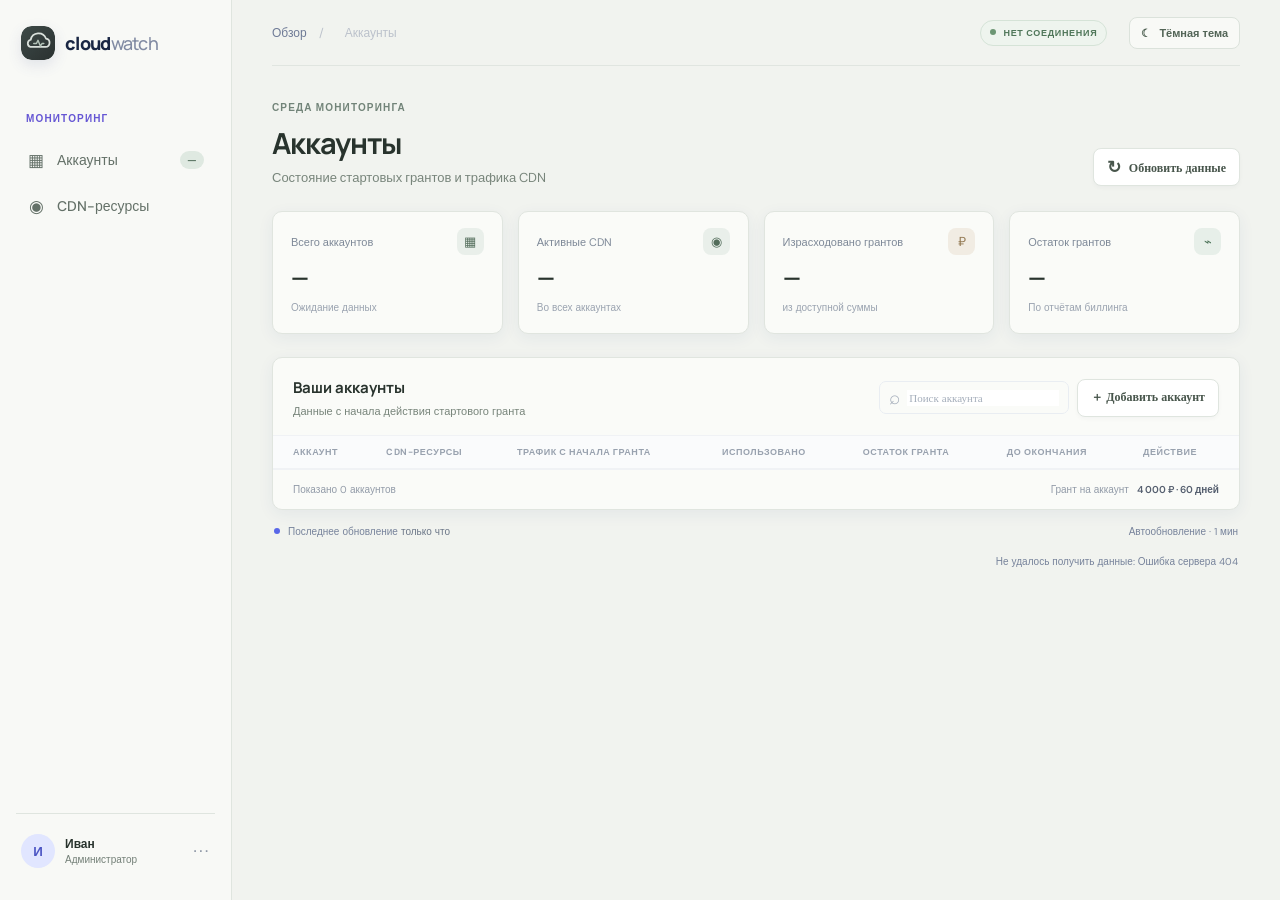
==== commit 2ea7785b: "Switch dashboard to indigo blue theme" ====
--- a/index.html
+++ b/index.html
@@ -10,7 +10,7 @@
   <link rel="preconnect" href="https://fonts.googleapis.com">
   <link rel="preconnect" href="https://fonts.gstatic.com" crossorigin>
   <link href="https://fonts.googleapis.com/css2?family=DM+Sans:wght@400;500;600;700&family=Manrope:wght@400;500;600;700;800&display=swap" rel="stylesheet">
-  <link rel="stylesheet" href="styles.css">
+  <link rel="stylesheet" href="styles.css?v=indigo-20261002">
 </head>
 <body>
   <div class="app-shell">
--- a/styles.css
+++ b/styles.css
@@ -38,6 +38,12 @@
 @media(max-width:760px){.sidebar-bottom{padding-top:12px}.profile-trigger{justify-content:center;width:40px;height:44px;padding:3px}.profile-trigger .profile-copy,.profile-trigger .dots{display:none}.profile-menu{left:45px;bottom:0;width:220px;transform-origin:bottom left}.profile-trigger[aria-expanded="true"] .avatar{transform:scale(1.06)}}
 @media(prefers-reduced-motion:reduce){.profile-menu,.summary-card,.account-dialog[open],.resource-status,.profile-trigger,.profile-trigger .avatar{animation:none!important;transition:none!important}}
 
+/* Indigo & cobalt palette: remove the former sage/green accents throughout. */
+:root{--ink:#18243b;--muted:#78849c;--line:#dce4f1;--bg:#eef2fa;--accent:#4b5de0;--accent-soft:#e8ebff;--brass:#6654cf;--green:#4b66e8;--card:#ffffff;--ring-track:#e1e6f2;--purple:#6251d3}
+body{background:radial-gradient(ellipse at 88% 2%,#e2e8fc 0,transparent 35%),#eef2fa;color:#18243b}.sidebar{background:#f8faff;border-color:#dce4f1}.brand{color:#192643}.brand-light{color:#818ba3}.brand-mark{filter:none;box-shadow:0 5px 14px #4257c025}.workspace-label,.eyebrow{color:#6657d4}.nav-item{color:#64738f}.nav-item:hover{background:#edf0ff;color:#4d56bb}.nav-item.active{color:#3e4dc0;background:#e6e9ff}.nav-count{background:#dfe4ff;color:#4d56bb}.topbar{border-color:#dce4f1}.breadcrumbs{color:#6e7a96}.summary-card,.table-card{background:#fff;border-color:#dce4f1;box-shadow:0 4px 16px #263e7810}.summary-card:hover{box-shadow:0 13px 30px #263e781b}.summary-icon.purple,.summary-icon.blue,.summary-icon.mint{background:#e8ebff;color:#4f59cf}.summary-icon.orange{background:#f0eaff;color:#7157c9}.account-avatar{background:#e8ebff;color:#4f59cf}.account-name.account-open,.account-open:not(.account-name),.overview-link,.cdn-details summary{color:#4c56c4}.grant-bar{background:#e3e8f4}.grant-bar i{background:linear-gradient(90deg,#5367ec,#7960e8)}.remaining{color:#465ed2}.days-ring{background:linear-gradient(var(--card),var(--card)) padding-box,conic-gradient(#5367eb var(--elapsed,0%),#e1e6f2 0) border-box;color:#4858c7}.demo-pill{color:#4759c4;background:#edf0ff;border-color:#d8ddff}.demo-pill i,.green,.status-dot.green{background:#5967e8}.refresh-button,.filter-button,.edit-account,.theme-toggle{border-color:#dce3f0;color:#394967;background:#fff}.refresh-button:hover,.filter-button:hover,.edit-account:hover,.theme-toggle:hover{background:#edf0ff;border-color:#aab6f1;color:#4352c6}.detail-stats article{background:#f4f6fc;border-color:#dfe5f1}.detail-stats b,.detail-resource>b,.overview-values b{color:#26385c}.account-dialog{background:#fff;color:#18243b}.account-dialog input,.account-dialog textarea{border-color:#d8e0ee}.table-heading p,.page-heading p,.footer,.demo-note{color:#77839b}.resource-status.is-active{color:#3e5bd3;border-color:#96a5ed;background:#f0f2ff}.resource-status.is-inactive{color:#b65366;border-color:#dfa5af;background:#fff1f3}.profile-trigger:hover,.profile-trigger[aria-expanded="true"]{background:#e8ebff}.profile-trigger .avatar{background:#e1e6ff;color:#4c56c4}.profile-menu button:hover,.profile-menu a:hover{background:#edf0ff;color:#4553c5}.profile-menu .profile-logout{color:#b65366}
+html[data-theme="dark"]{--ink:#edf0ff;--muted:#a3abc4;--line:#323b5b;--bg:#12172b;--accent:#a29bff;--accent-soft:#292b51;--brass:#a99cff;--green:#7984ff;--card:#1c2340;--ring-track:#343c5d;--purple:#a29bff;color-scheme:dark}
+html[data-theme="dark"] body{background:radial-gradient(ellipse at 83% 0%,#24274c 0,transparent 36%),#12172b;color:#edf0ff}html[data-theme="dark"] .sidebar{background:#171d35;border-color:#323b5b}html[data-theme="dark"] .brand{color:#edf0ff}html[data-theme="dark"] .brand-light,html[data-theme="dark"] .breadcrumbs,html[data-theme="dark"] .nav-item{color:#aab2cf}html[data-theme="dark"] .workspace-label,html[data-theme="dark"] .eyebrow{color:#aaa2ff}html[data-theme="dark"] .nav-item:hover{background:#242b4c;color:#d0ccff}html[data-theme="dark"] .nav-item.active{background:#292e55;color:#c6c3ff}html[data-theme="dark"] .nav-count{background:#363867;color:#d1cdff}html[data-theme="dark"] .topbar{border-color:#323b5b}html[data-theme="dark"] .summary-card,html[data-theme="dark"] .table-card,html[data-theme="dark"] .account-dialog{background:#1c2340;border-color:#323b5b;color:#edf0ff}html[data-theme="dark"] .summary-top,html[data-theme="dark"] .summary-card>small,html[data-theme="dark"] .page-heading p,html[data-theme="dark"] .table-heading p,html[data-theme="dark"] .footer,html[data-theme="dark"] .demo-note,html[data-theme="dark"] .account-id,html[data-theme="dark"] .cdn-cell small,html[data-theme="dark"] .traffic-cell small{color:#a7b0ca}html[data-theme="dark"] .account-name,html[data-theme="dark"] .cdn-cell b,html[data-theme="dark"] .traffic-cell b,html[data-theme="dark"] .grant-number,html[data-theme="dark"] .detail-content h3{color:#edf0ff}html[data-theme="dark"] th{background:#181e37;color:#aeb7d1;border-color:#323b5b}html[data-theme="dark"] td,html[data-theme="dark"] .table-foot,html[data-theme="dark"] .detail-resource{border-color:#323b5b;color:#ccd2e5}html[data-theme="dark"] tbody tr:hover{background:#252d4d}html[data-theme="dark"] .summary-icon.purple,html[data-theme="dark"] .summary-icon.blue,html[data-theme="dark"] .summary-icon.orange,html[data-theme="dark"] .summary-icon.mint,html[data-theme="dark"] .account-avatar{background:#2d315c;color:#bab4ff}html[data-theme="dark"] .account-name.account-open,html[data-theme="dark"] .account-open:not(.account-name),html[data-theme="dark"] .overview-link,html[data-theme="dark"] .cdn-details summary{color:#bcb7ff}html[data-theme="dark"] .resource-status.is-active{background:#262e59;color:#b8bcff;border-color:#626ed0}html[data-theme="dark"] .resource-status.is-inactive{background:#442938;color:#f0a6b6;border-color:#995269}html[data-theme="dark"] .remaining{color:#aab2ff}html[data-theme="dark"] .days-ring{background:linear-gradient(var(--card),var(--card)) padding-box,conic-gradient(#8790ff var(--elapsed,0%),#343c5d 0) border-box;color:#c3c4ff}html[data-theme="dark"] .grant-bar{background:#343c5d}html[data-theme="dark"] .grant-bar i{background:linear-gradient(90deg,#7c8aff,#aa88ff)}html[data-theme="dark"] .demo-pill{color:#c2bfff;background:#282b51;border-color:#414579}html[data-theme="dark"] .demo-pill i,html[data-theme="dark"] .green,html[data-theme="dark"] .status-dot.green{background:#9398ff}html[data-theme="dark"] .refresh-button,html[data-theme="dark"] .filter-button,html[data-theme="dark"] .edit-account,html[data-theme="dark"] .theme-toggle,html[data-theme="dark"] .search{background:#252d4d;border-color:#414b70;color:#e2e5ff}html[data-theme="dark"] .refresh-button:hover,html[data-theme="dark"] .filter-button:hover,html[data-theme="dark"] .edit-account:hover,html[data-theme="dark"] .theme-toggle:hover{background:#30375d;border-color:#7778d9;color:#f0edff}html[data-theme="dark"] .search input{background:transparent;color:#edf0ff}html[data-theme="dark"] .account-dialog input,html[data-theme="dark"] .account-dialog textarea{background:#171e37;border-color:#414b70;color:#edf0ff}html[data-theme="dark"] .detail-stats article,html[data-theme="dark"] .cdn-list,html[data-theme="dark"] .overview-row,html[data-theme="dark"] .overview-grant{background:#171e37;border-color:#323b5b;color:#e2e6f4}html[data-theme="dark"] .detail-stats b,html[data-theme="dark"] .detail-resource>b,html[data-theme="dark"] .overview-values b{color:#eef0ff}html[data-theme="dark"] .table-foot b,html[data-theme="dark"] .footer b{color:#d1d5f1}html[data-theme="dark"] .profile-trigger:hover,html[data-theme="dark"] .profile-trigger[aria-expanded="true"]{background:#2a3055}html[data-theme="dark"] .profile-trigger .avatar{background:#303464;color:#c0bcff}html[data-theme="dark"] .profile-menu button:hover,html[data-theme="dark"] .profile-menu a:hover{background:#2c315b;color:#d1ceff}html[data-theme="dark"] .profile-menu .profile-logout{color:#f0a6b6}
+
 /* Balanced neutral palettes: warm limestone by day, deep graphite by night. */
 :root{--ink:#28332d;--muted:#748078;--line:#dfe5df;--bg:#f1f3ef;--purple:#607666;--green:#557c64;--orange:#977c55}
 body{background:#f1f3ef;color:#28332d}.sidebar{background:#f8f9f6;border-color:#dfe5df}.topbar{border-color:#e0e5e0}.brand-mark{filter:saturate(.55)}.eyebrow{color:#728479}.nav-item{color:#647168}.nav-item.active{background:#e8eee9;color:#46624f}.nav-count{background:#dfe9e1;color:#46624f}.summary-card,.table-card{background:#fafbf8;border-color:#e0e5df}.summary-card:hover{box-shadow:0 8px 20px #24362b12}.summary-icon.purple,.summary-icon.blue{background:#e9efea;color:#536d5b}.summary-icon.orange{background:#f1ece3;color:#90764f}.summary-icon.mint{background:#e7efe9;color:#4d7359}.resource-status.is-active{color:#4e7658;border-color:#a9c2ad;background:#f0f5f0}.resource-status.is-inactive{color:#9b625e;border-color:#d1a7a2;background:#f8f0ef}.account-avatar{background:#e8eee9;color:#52705b}.account-name.account-open,.account-open:not(.account-name),.overview-link{color:#415f4a}.remaining{color:#4f795d}.days-ring{border-color:#d8e3d9;border-left-color:#6d9475;color:#557a5d}.grant-bar i{background:#8c9d79}.demo-pill{color:#4f7659;background:#eef4ee;border-color:#d5e3d7}.demo-pill i{background:#6c9674}.theme-toggle{background:#f8f9f6;border-color:#dbe2db;color:#526456}.refresh-button,.filter-button,.edit-account{border-color:#dfe5df;color:#47554b}.refresh-button:hover,.filter-button:hover,.edit-account:hover{border-color:#aab9ac;color:#405f48;background:#f0f4ef}.table-heading p,.page-heading p{color:#78857b}.cdn-list,.overview-row,.overview-grant{background:#fbfcfa;border-color:#e0e5df}.detail-stats article{background:#f4f6f2;border-color:#e0e5df}.detail-stats b,.detail-resource>b,.overview-values b{color:#3c5141}.detail-resource{border-color:#e0e5df}.account-dialog{background:#fafbf8;color:#28332d}.account-dialog input,.account-dialog textarea{border-color:#d5ddd6;color:#28332d;background:#fff}.dialog-heading{border-color:#e0e5df}.account-dialog::backdrop{background:#17211b88}
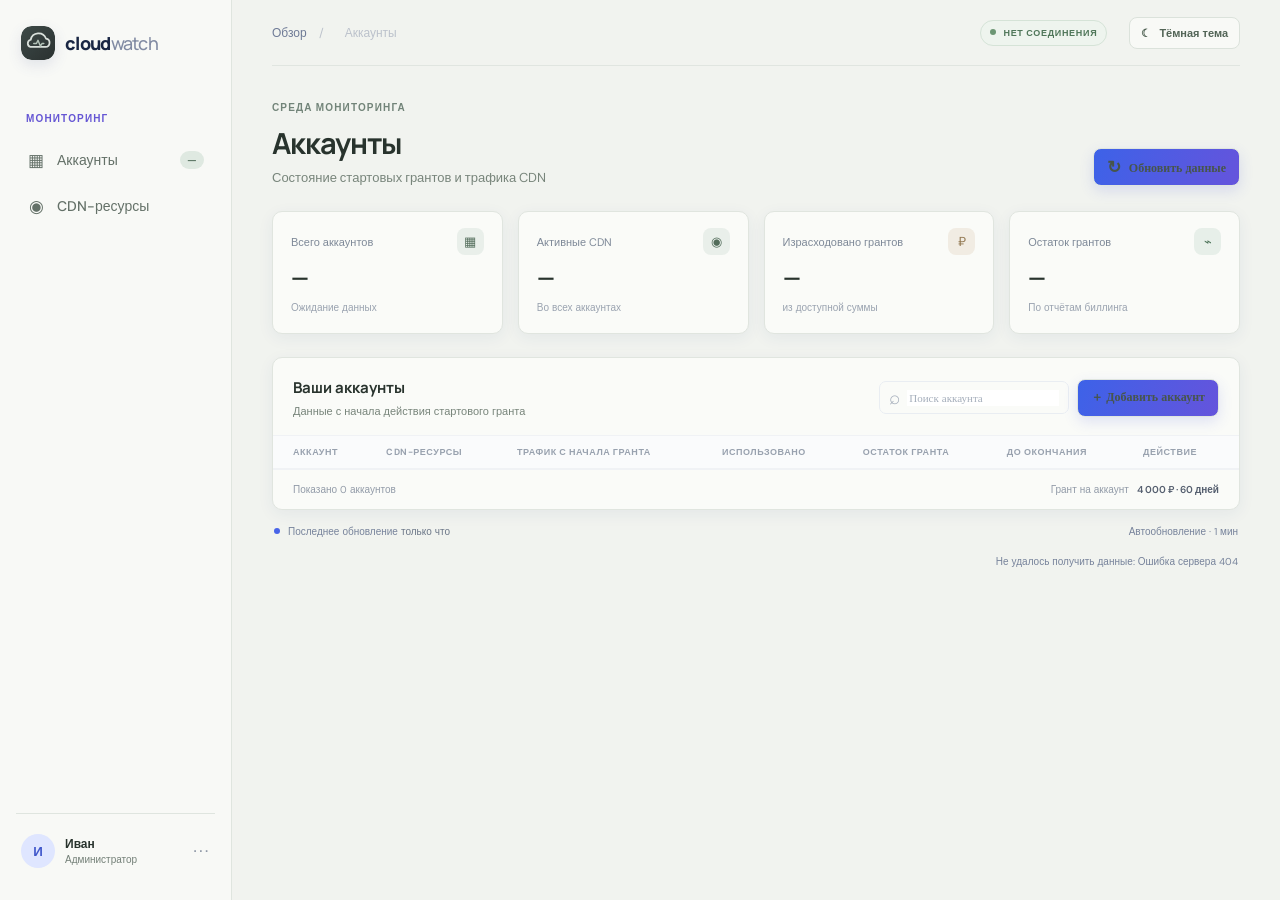
==== commit d80acff7: "Apply visible cobalt dashboard theme" ====
--- a/index.html
+++ b/index.html
@@ -10,7 +10,7 @@
   <link rel="preconnect" href="https://fonts.googleapis.com">
   <link rel="preconnect" href="https://fonts.gstatic.com" crossorigin>
   <link href="https://fonts.googleapis.com/css2?family=DM+Sans:wght@400;500;600;700&family=Manrope:wght@400;500;600;700;800&display=swap" rel="stylesheet">
-  <link rel="stylesheet" href="styles.css?v=indigo-20261002">
+  <link rel="stylesheet" href="styles.css?v=cobalt-20261002-2">
 </head>
 <body>
   <div class="app-shell">
--- a/styles.css
+++ b/styles.css
@@ -44,6 +44,10 @@
 html[data-theme="dark"]{--ink:#edf0ff;--muted:#a3abc4;--line:#323b5b;--bg:#12172b;--accent:#a29bff;--accent-soft:#292b51;--brass:#a99cff;--green:#7984ff;--card:#1c2340;--ring-track:#343c5d;--purple:#a29bff;color-scheme:dark}
 html[data-theme="dark"] body{background:radial-gradient(ellipse at 83% 0%,#24274c 0,transparent 36%),#12172b;color:#edf0ff}html[data-theme="dark"] .sidebar{background:#171d35;border-color:#323b5b}html[data-theme="dark"] .brand{color:#edf0ff}html[data-theme="dark"] .brand-light,html[data-theme="dark"] .breadcrumbs,html[data-theme="dark"] .nav-item{color:#aab2cf}html[data-theme="dark"] .workspace-label,html[data-theme="dark"] .eyebrow{color:#aaa2ff}html[data-theme="dark"] .nav-item:hover{background:#242b4c;color:#d0ccff}html[data-theme="dark"] .nav-item.active{background:#292e55;color:#c6c3ff}html[data-theme="dark"] .nav-count{background:#363867;color:#d1cdff}html[data-theme="dark"] .topbar{border-color:#323b5b}html[data-theme="dark"] .summary-card,html[data-theme="dark"] .table-card,html[data-theme="dark"] .account-dialog{background:#1c2340;border-color:#323b5b;color:#edf0ff}html[data-theme="dark"] .summary-top,html[data-theme="dark"] .summary-card>small,html[data-theme="dark"] .page-heading p,html[data-theme="dark"] .table-heading p,html[data-theme="dark"] .footer,html[data-theme="dark"] .demo-note,html[data-theme="dark"] .account-id,html[data-theme="dark"] .cdn-cell small,html[data-theme="dark"] .traffic-cell small{color:#a7b0ca}html[data-theme="dark"] .account-name,html[data-theme="dark"] .cdn-cell b,html[data-theme="dark"] .traffic-cell b,html[data-theme="dark"] .grant-number,html[data-theme="dark"] .detail-content h3{color:#edf0ff}html[data-theme="dark"] th{background:#181e37;color:#aeb7d1;border-color:#323b5b}html[data-theme="dark"] td,html[data-theme="dark"] .table-foot,html[data-theme="dark"] .detail-resource{border-color:#323b5b;color:#ccd2e5}html[data-theme="dark"] tbody tr:hover{background:#252d4d}html[data-theme="dark"] .summary-icon.purple,html[data-theme="dark"] .summary-icon.blue,html[data-theme="dark"] .summary-icon.orange,html[data-theme="dark"] .summary-icon.mint,html[data-theme="dark"] .account-avatar{background:#2d315c;color:#bab4ff}html[data-theme="dark"] .account-name.account-open,html[data-theme="dark"] .account-open:not(.account-name),html[data-theme="dark"] .overview-link,html[data-theme="dark"] .cdn-details summary{color:#bcb7ff}html[data-theme="dark"] .resource-status.is-active{background:#262e59;color:#b8bcff;border-color:#626ed0}html[data-theme="dark"] .resource-status.is-inactive{background:#442938;color:#f0a6b6;border-color:#995269}html[data-theme="dark"] .remaining{color:#aab2ff}html[data-theme="dark"] .days-ring{background:linear-gradient(var(--card),var(--card)) padding-box,conic-gradient(#8790ff var(--elapsed,0%),#343c5d 0) border-box;color:#c3c4ff}html[data-theme="dark"] .grant-bar{background:#343c5d}html[data-theme="dark"] .grant-bar i{background:linear-gradient(90deg,#7c8aff,#aa88ff)}html[data-theme="dark"] .demo-pill{color:#c2bfff;background:#282b51;border-color:#414579}html[data-theme="dark"] .demo-pill i,html[data-theme="dark"] .green,html[data-theme="dark"] .status-dot.green{background:#9398ff}html[data-theme="dark"] .refresh-button,html[data-theme="dark"] .filter-button,html[data-theme="dark"] .edit-account,html[data-theme="dark"] .theme-toggle,html[data-theme="dark"] .search{background:#252d4d;border-color:#414b70;color:#e2e5ff}html[data-theme="dark"] .refresh-button:hover,html[data-theme="dark"] .filter-button:hover,html[data-theme="dark"] .edit-account:hover,html[data-theme="dark"] .theme-toggle:hover{background:#30375d;border-color:#7778d9;color:#f0edff}html[data-theme="dark"] .search input{background:transparent;color:#edf0ff}html[data-theme="dark"] .account-dialog input,html[data-theme="dark"] .account-dialog textarea{background:#171e37;border-color:#414b70;color:#edf0ff}html[data-theme="dark"] .detail-stats article,html[data-theme="dark"] .cdn-list,html[data-theme="dark"] .overview-row,html[data-theme="dark"] .overview-grant{background:#171e37;border-color:#323b5b;color:#e2e6f4}html[data-theme="dark"] .detail-stats b,html[data-theme="dark"] .detail-resource>b,html[data-theme="dark"] .overview-values b{color:#eef0ff}html[data-theme="dark"] .table-foot b,html[data-theme="dark"] .footer b{color:#d1d5f1}html[data-theme="dark"] .profile-trigger:hover,html[data-theme="dark"] .profile-trigger[aria-expanded="true"]{background:#2a3055}html[data-theme="dark"] .profile-trigger .avatar{background:#303464;color:#c0bcff}html[data-theme="dark"] .profile-menu button:hover,html[data-theme="dark"] .profile-menu a:hover{background:#2c315b;color:#d1ceff}html[data-theme="dark"] .profile-menu .profile-logout{color:#f0a6b6}
 
+/* Make the cobalt-indigo accent unmistakable across primary controls and active states. */
+.nav-item.active{background:#4356dc!important;color:#fff!important;box-shadow:0 5px 14px #4356dc38}.nav-item.active .nav-icon{color:#fff}.refresh-button{background:linear-gradient(110deg,#3d62e8,#6554dc);border-color:#4358dc;color:#fff;box-shadow:0 5px 14px #4356dc25}.refresh-button:hover{background:linear-gradient(110deg,#3154d3,#5442c9);border-color:#354dcc;color:#fff;box-shadow:0 8px 18px #4356dc36}.refresh-button.is-busy{background:linear-gradient(110deg,#3d62e8,#6554dc);color:#fff}.summary-icon.purple,.summary-icon.blue,.summary-icon.orange,.summary-icon.mint{background:#e6eaff;color:#465ad8}.demo-pill{background:#e8edff;border-color:#cbd5ff;color:#394fb9}.demo-pill i,.green,.status-dot.green{background:#4964e8}.resource-status.is-active{background:#e9edff;border-color:#7e90ec;color:#3f55c4}.remaining{color:#3e58cb}.account-name.account-open,.account-open:not(.account-name),.overview-link,.cdn-details summary{color:#4658ca}.account-avatar{background:#dfe6ff;color:#3f54c1}.days-ring{background:linear-gradient(#fff,#fff) padding-box,conic-gradient(#536df0 var(--elapsed,0%),#e1e6f2 0) border-box;color:#4858c7}.profile-trigger .avatar{background:#dfe6ff;color:#4058cb}.theme-toggle{background:#f5f6ff;color:#4757be;border-color:#d4daf8}
+html[data-theme="dark"] .nav-item.active{background:#525fe4!important;color:#fff!important;box-shadow:0 5px 18px #6a70ff45}html[data-theme="dark"] .nav-item.active .nav-icon{color:#fff}html[data-theme="dark"] .refresh-button{background:linear-gradient(110deg,#526cf4,#8064ef);border-color:#7180ff;color:#fff;box-shadow:0 6px 18px #6875ff3b}html[data-theme="dark"] .refresh-button:hover,html[data-theme="dark"] .refresh-button.is-busy{background:linear-gradient(110deg,#6079ff,#9174ff);color:#fff}html[data-theme="dark"] .demo-pill{background:#272e60;border-color:#4d5bc0;color:#c9d0ff}html[data-theme="dark"] .demo-pill i,html[data-theme="dark"] .green,html[data-theme="dark"] .status-dot.green{background:#929aff}html[data-theme="dark"] .resource-status.is-active{background:#2b3267;border-color:#6876ea;color:#c1c8ff}html[data-theme="dark"] .remaining,html[data-theme="dark"] .account-name.account-open,html[data-theme="dark"] .account-open:not(.account-name),html[data-theme="dark"] .overview-link,html[data-theme="dark"] .cdn-details summary{color:#b8c0ff}html[data-theme="dark"] .profile-trigger .avatar{background:#343c78;color:#d0d3ff}html[data-theme="dark"] .theme-toggle{background:#252d58;color:#d2d6ff;border-color:#444f91}
+
 /* Balanced neutral palettes: warm limestone by day, deep graphite by night. */
 :root{--ink:#28332d;--muted:#748078;--line:#dfe5df;--bg:#f1f3ef;--purple:#607666;--green:#557c64;--orange:#977c55}
 body{background:#f1f3ef;color:#28332d}.sidebar{background:#f8f9f6;border-color:#dfe5df}.topbar{border-color:#e0e5e0}.brand-mark{filter:saturate(.55)}.eyebrow{color:#728479}.nav-item{color:#647168}.nav-item.active{background:#e8eee9;color:#46624f}.nav-count{background:#dfe9e1;color:#46624f}.summary-card,.table-card{background:#fafbf8;border-color:#e0e5df}.summary-card:hover{box-shadow:0 8px 20px #24362b12}.summary-icon.purple,.summary-icon.blue{background:#e9efea;color:#536d5b}.summary-icon.orange{background:#f1ece3;color:#90764f}.summary-icon.mint{background:#e7efe9;color:#4d7359}.resource-status.is-active{color:#4e7658;border-color:#a9c2ad;background:#f0f5f0}.resource-status.is-inactive{color:#9b625e;border-color:#d1a7a2;background:#f8f0ef}.account-avatar{background:#e8eee9;color:#52705b}.account-name.account-open,.account-open:not(.account-name),.overview-link{color:#415f4a}.remaining{color:#4f795d}.days-ring{border-color:#d8e3d9;border-left-color:#6d9475;color:#557a5d}.grant-bar i{background:#8c9d79}.demo-pill{color:#4f7659;background:#eef4ee;border-color:#d5e3d7}.demo-pill i{background:#6c9674}.theme-toggle{background:#f8f9f6;border-color:#dbe2db;color:#526456}.refresh-button,.filter-button,.edit-account{border-color:#dfe5df;color:#47554b}.refresh-button:hover,.filter-button:hover,.edit-account:hover{border-color:#aab9ac;color:#405f48;background:#f0f4ef}.table-heading p,.page-heading p{color:#78857b}.cdn-list,.overview-row,.overview-grant{background:#fbfcfa;border-color:#e0e5df}.detail-stats article{background:#f4f6f2;border-color:#e0e5df}.detail-stats b,.detail-resource>b,.overview-values b{color:#3c5141}.detail-resource{border-color:#e0e5df}.account-dialog{background:#fafbf8;color:#28332d}.account-dialog input,.account-dialog textarea{border-color:#d5ddd6;color:#28332d;background:#fff}.dialog-heading{border-color:#e0e5df}.account-dialog::backdrop{background:#17211b88}
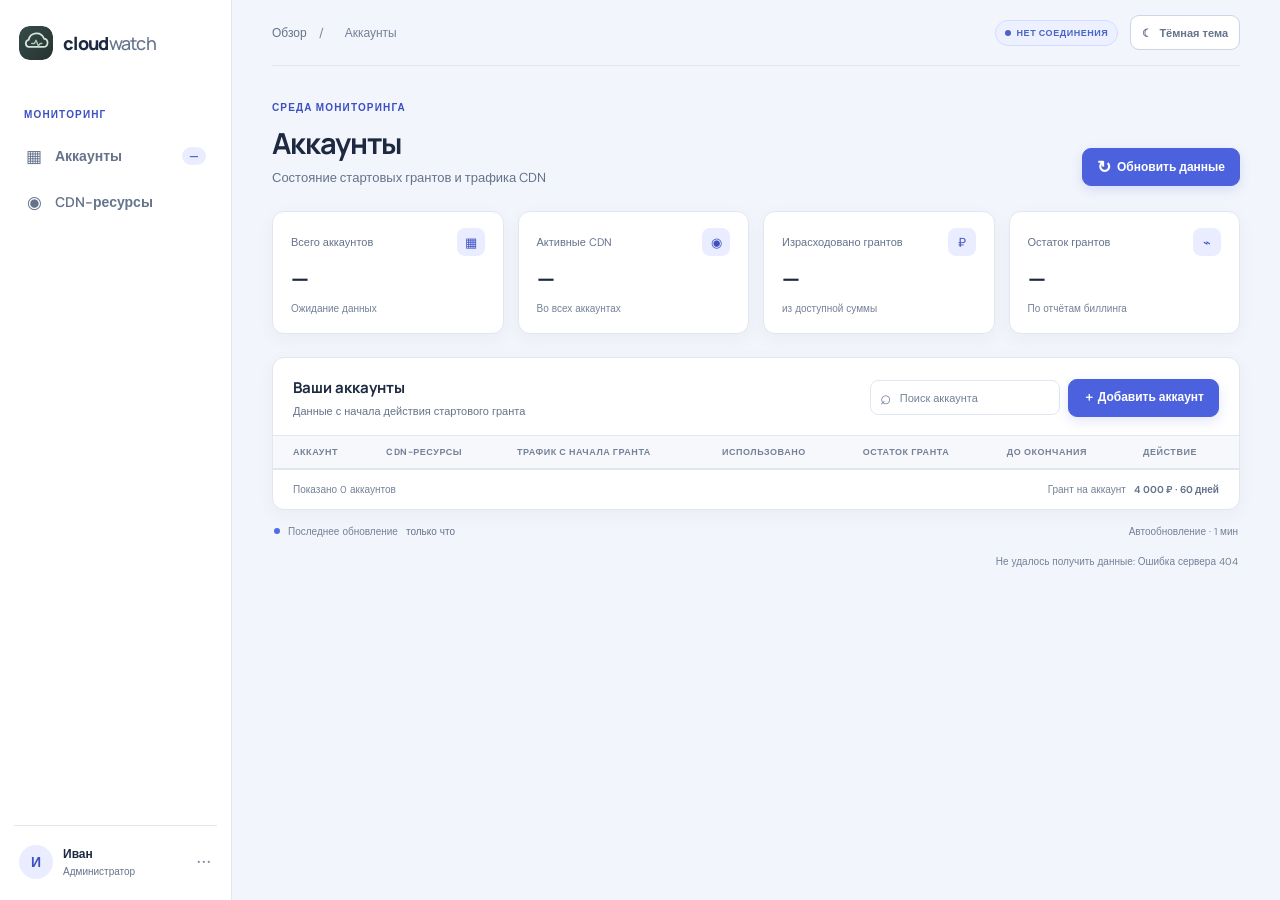
==== commit a9f8d019: "Unify dashboard color themes" ====
--- a/index.html
+++ b/index.html
@@ -3,14 +3,14 @@
 <head>
   <meta charset="utf-8">
   <meta name="viewport" content="width=device-width, initial-scale=1">
-  <meta name="theme-color" content="#f0f1ee">
+  <meta name="theme-color" content="#f2f5fb">
   <meta name="description" content="Мониторинг грантов, аккаунтов и трафика Yandex Cloud CDN">
   <link rel="icon" type="image/svg+xml" href="/favicon.svg">
   <title>Yandex Cloud · Монитор аккаунтов</title>
   <link rel="preconnect" href="https://fonts.googleapis.com">
   <link rel="preconnect" href="https://fonts.gstatic.com" crossorigin>
   <link href="https://fonts.googleapis.com/css2?family=DM+Sans:wght@400;500;600;700&family=Manrope:wght@400;500;600;700;800&display=swap" rel="stylesheet">
-  <link rel="stylesheet" href="styles.css?v=cobalt-20261002-2">
+  <link rel="stylesheet" href="styles.css?v=dashboard-theme-v3">
 </head>
 <body>
   <div class="app-shell">
@@ -42,7 +42,7 @@
         <div class="table-scroll"><table><thead id="table-head"><tr><th>АККАУНТ</th><th>CDN-РЕСУРСЫ</th><th>ТРАФИК С НАЧАЛА ГРАНТА</th><th>ИСПОЛЬЗОВАНО</th><th>ОСТАТОК ГРАНТА</th><th>ДО ОКОНЧАНИЯ</th><th>ДЕЙСТВИЕ</th></tr></thead><tbody id="account-rows"></tbody></table></div>
         <div class="table-foot"><span id="showing">Показано 0 аккаунтов</span><span>Грант на аккаунт <b>4 000 ₽ · 60 дней</b></span></div>
       </section>
-      <footer class="footer"><span><i class="status-dot green"></i> Последнее обновление <b id="updated">только что</b></span><span>Автообновление · 1 мин</span></footer>
+      <footer class="footer"><span><i class="status-dot connected"></i> Последнее обновление <b id="updated">только что</b></span><span>Автообновление · 1 мин</span></footer>
       <div class="demo-note" id="notice">Данные загружаются с сервера Yandex Cloud.</div>
     </main>
   </div>
--- a/styles.css
+++ b/styles.css
@@ -1,56 +1,311 @@
-:root{--ink:#19212e;--muted:#8792a2;--line:#edf0f4;--bg:#f5f7fb;--purple:#635bdb;--green:#14966d;--orange:#d48836}*{box-sizing:border-box}body{margin:0;background:var(--bg);color:var(--ink);font:14px 'DM Sans',sans-serif}.app-shell{min-height:100vh;display:flex}.sidebar{width:232px;background:#fff;border-right:1px solid var(--line);padding:25px 16px;display:flex;flex-direction:column;flex-shrink:0}.brand{display:flex;align-items:center;gap:10px;text-decoration:none;color:#202837;font:800 18px Manrope,sans-serif;letter-spacing:-.7px;margin:1px 0 52px 5px}.brand-light{font-weight:500;color:#8b93a1}.brand-mark{display:grid;place-items:center;width:32px;height:32px;background:#685de1;color:#fff;border-radius:10px;font:bold 15px Manrope;letter-spacing:-1px}.workspace-label,.eyebrow{font-size:10px;letter-spacing:1.15px;font-weight:700;color:#a1a9b5}.workspace-label{padding:0 10px 12px}.nav-item{height:42px;padding:0 11px;border-radius:8px;color:#707b8c;text-decoration:none;display:flex;align-items:center;gap:12px;margin:2px 0;font-weight:500}.nav-item.active{color:#574fc8;background:#f1f0ff;font-weight:600}.nav-icon{font-size:17px;width:18px;text-align:center}.nav-count{margin-left:auto;font-size:11px;padding:2px 7px;border-radius:10px;background:#e6e4ff}.sidebar-bottom{border-top:1px solid var(--line);margin-top:auto;padding:18px 2px 0;display:flex;align-items:center;gap:10px}.avatar{width:33px;height:33px;border-radius:50%;display:grid;place-items:center;background:#f6e6d8;color:#9d653e;font-weight:700}.sidebar-bottom strong,.sidebar-bottom small{display:block}.sidebar-bottom strong{font-size:12px}.sidebar-bottom small{font-size:11px;color:var(--muted);margin-top:3px}.dots{margin-left:auto;color:#9099a7;font-size:19px}.main{width:min(1440px,100%);padding:0 40px 28px;margin:0 auto}.topbar{height:66px;border-bottom:1px solid #e9edf2;display:flex;align-items:center;justify-content:space-between}.breadcrumbs{font-size:12px;color:#828c9c}.breadcrumbs span{padding:0 9px;color:#bbc1cb}.top-actions{display:flex;align-items:center;gap:22px}.demo-pill{font-size:9px;font-weight:700;letter-spacing:.7px;color:#b27c30;background:#fff5e7;border:1px solid #f7e7c9;border-radius:20px;padding:6px 9px}.demo-pill i{display:inline-block;width:6px;height:6px;background:#e3a13e;border-radius:50%;margin-right:5px;vertical-align:1px}.icon-button{border:0;background:transparent;color:#667184;font-size:20px;position:relative}.icon-button b{position:absolute;right:0;top:2px;background:#ef765d;width:5px;height:5px;border-radius:50%}.page-heading{display:flex;align-items:flex-end;justify-content:space-between;padding:35px 0 25px}.eyebrow{color:#938ae1;margin-bottom:9px}h1,h2,p{margin:0}h1{font:700 29px Manrope,sans-serif;letter-spacing:-1px} .page-heading p,.table-heading p{margin-top:6px;color:var(--muted);font-size:13px}.refresh-button{border:1px solid #e4e7ed;background:#fff;border-radius:8px;height:38px;padding:0 13px;color:#465064;font:600 12px 'DM Sans';box-shadow:0 2px 4px #13203a08;cursor:pointer}.refresh-button:hover{border-color:#b6b0f0;color:#554ec6}.refresh-icon{font-size:17px;vertical-align:-1px;margin-right:5px}.refresh-button.busy .refresh-icon{display:inline-block;animation:spin .7s linear infinite}@keyframes spin{to{transform:rotate(360deg)}}.summary-grid{display:grid;grid-template-columns:repeat(4,1fr);gap:15px;margin-bottom:23px}.summary-card{background:#fff;border:1px solid #eceff4;border-radius:10px;padding:16px 18px 14px;box-shadow:0 2px 6px #1d2d4405;min-height:123px}.summary-top{display:flex;align-items:center;justify-content:space-between;color:#7e8998;font-size:11px}.summary-icon{height:27px;width:27px;display:grid;place-items:center;border-radius:8px;font-size:13px}.purple{background:#f0efff;color:#675de0}.blue{background:#edf5ff;color:#5487dc}.orange{background:#fff4e8;color:#d48c3d}.mint{background:#eaf8f2;color:#279875}.summary-card>strong{display:block;font:700 23px Manrope,sans-serif;letter-spacing:-.6px;margin:6px 0 4px}.summary-card>small{font-size:10px;color:#9aa3b0}.status-dot{display:inline-block;width:6px;height:6px;border-radius:50%;margin-right:5px;vertical-align:1px}.green{background:#18a878}.table-card{background:#fff;border:1px solid #eceff4;border-radius:10px;box-shadow:0 2px 6px #1d2d4405;overflow:hidden}.table-heading{padding:19px 20px 17px;display:flex;align-items:center;justify-content:space-between}.table-heading h2{font:700 15px Manrope,sans-serif}.table-heading p{font-size:11px}.table-tools{display:flex;gap:8px}.search{height:33px;width:190px;border:1px solid #e9edf2;border-radius:7px;display:flex;align-items:center;padding:0 9px;gap:7px;color:#a5aebb}.search span{font-size:19px}.search input{border:0;outline:0;width:100%;font:11px 'DM Sans';color:var(--ink)}.search input::placeholder{color:#a5aebb}.filter-button{height:33px;padding:0 10px;border:1px solid #e9edf2;background:#fff;border-radius:7px;color:#788393;font-size:14px}.filter-button span{font:11px 'DM Sans';margin-left:4px}.table-scroll{overflow:auto}table{width:100%;border-collapse:collapse;white-space:nowrap}th{text-align:left;padding:10px 13px;background:#fafbfc;color:#98a1ae;font-size:9px;letter-spacing:.55px;font-weight:700;border-top:1px solid #f0f2f5;border-bottom:1px solid #f0f2f5}th:first-child,td:first-child{padding-left:20px}th:last-child,td:last-child{padding-right:18px}td{height:69px;border-bottom:1px solid #f0f2f5;padding:8px 13px;font-size:12px;color:#5e6878}tbody tr:last-child td{border-bottom:0}.account-cell{display:flex;align-items:center;gap:10px}.account-avatar{width:33px;height:33px;border-radius:9px;background:#f0efff;color:#645bd4;display:grid;place-items:center;font-weight:700;font-size:12px}.account-name{font-weight:600;color:#273142}.account-id{font-size:10px;color:#a0a8b4;margin-top:4px}.cdn-cell b,.traffic-cell b{font-weight:600;color:#3c4656}.cdn-cell small,.traffic-cell small{display:block;margin-top:3px;color:#9ba4b0;font-size:10px}.grant-number{font-weight:600;color:#3b4655}.grant-bar{width:87px;height:4px;background:#eff1f4;border-radius:5px;margin-top:6px;overflow:hidden}.grant-bar i{height:100%;display:block;background:#dd9e4e;border-radius:5px}.remaining{font-weight:600;color:#258b68}.days{display:flex;align-items:center;gap:6px}.days-ring{width:26px;height:26px;border:2px solid #d7eee6;border-left-color:#31a77e;border-radius:50%;display:grid;place-items:center;color:#318d6c;font-size:8px}.days-text{color:#596474;font-size:11px}.days-text small{display:block;color:#a1aab5;font-size:9px;margin-top:2px}.more{color:#9aa3ae;font-size:20px;text-align:right}.table-foot{border-top:1px solid #f0f2f5;padding:13px 20px;display:flex;justify-content:space-between;color:#929ba8;font-size:10px}.table-foot b{color:#555f6f;font-weight:600;margin-left:5px}.footer{display:flex;justify-content:space-between;color:#99a2af;font-size:10px;padding:15px 2px}.footer b{color:#6c7788;font-weight:500}.demo-note{font-size:10px;color:#a0a8b4;text-align:right;padding:2px}.empty-row{text-align:center;color:#a0a8b4;padding:35px}@media(max-width:1100px){.sidebar{width:195px}.main{padding:0 24px 24px}.summary-grid{gap:10px}.summary-card{padding:14px}.summary-card>strong{font-size:20px}th,td{padding-left:9px;padding-right:9px}}@media(max-width:760px){.sidebar{width:58px;padding:20px 9px}.brand{margin:1px auto 45px}.brand>span:last-child,.workspace-label,.nav-item:not(.active),.nav-item.active{font-size:0}.nav-item{justify-content:center;padding:0}.nav-item .nav-icon{font-size:18px}.nav-count{display:none}.sidebar-bottom{justify-content:center}.sidebar-bottom>div:not(.avatar),.dots{display:none}.main{padding:0 14px 18px}.topbar{height:54px}.page-heading{padding:25px 0 19px;align-items:flex-start;gap:10px}.page-heading p{max-width:230px;line-height:1.5}.refresh-button{font-size:0;width:38px;padding:0}.refresh-icon{font-size:20px;margin:0}.summary-grid{grid-template-columns:repeat(2,1fr);gap:9px}.summary-card{min-height:108px;padding:12px}.summary-top{font-size:10px}.summary-card>strong{font-size:20px}.table-heading{align-items:flex-start;gap:12px;flex-direction:column}.table-tools{width:100%}.search{flex:1}.table-foot{gap:8px;flex-direction:column}.footer{font-size:9px}.demo-note{text-align:left;line-height:1.5}.demo-pill{font-size:8px}}
-/* Live data additions */
-.cdn-details{margin-top:6px;font-size:10px}.cdn-details summary{cursor:pointer;color:#645bd4;list-style:none}.cdn-details summary::-webkit-details-marker{display:none}.cdn-list{position:relative;z-index:1;min-width:230px;max-height:190px;overflow:auto;background:#fff;border:1px solid #e9edf2;border-radius:7px;padding:5px 8px;margin-top:5px;box-shadow:0 4px 12px #17243a12}.cdn-list div{display:flex;justify-content:space-between;gap:12px;padding:5px 0;border-bottom:1px solid #f1f3f6}.cdn-list div:last-child{border:0}.cdn-list span{overflow:hidden;text-overflow:ellipsis;max-width:190px;color:#657081}.cdn-list b{color:#3e495a;font-weight:600}.grant-total{color:#a0a8b4;font-weight:400}.updated-small{display:block;color:#a0a8b4;font-size:9px;margin-top:4px}.row-error{color:#be604d;font-size:10px;margin:5px 0 0 43px;max-width:200px;overflow:hidden;text-overflow:ellipsis}.demo-pill{color:#38876e;background:#eaf8f2;border-color:#d7eee6}.demo-pill i{background:#18a878}.main [hidden]{display:none!important}
-/* Account management dialog */
-.add-account{white-space:nowrap}.edit-account{border:1px solid #e1e6ef;background:#fff;border-radius:8px;padding:8px 11px;color:#5147d9;cursor:pointer;font-family:inherit;font-size:12px;font-weight:600}.edit-account:hover{background:#f4f2ff}.account-dialog{width:min(620px,calc(100% - 32px));border:0;border-radius:16px;padding:0;box-shadow:0 24px 80px #15213b40;color:#19243a}.account-dialog::backdrop{background:#10182780;backdrop-filter:blur(3px)}.account-dialog form{padding:26px;display:grid;gap:16px}.dialog-heading{display:flex;justify-content:space-between;align-items:flex-start;border-bottom:1px solid #edf0f5;padding-bottom:14px}.dialog-heading h2{margin:0 0 6px;font:700 20px Manrope,sans-serif}.dialog-heading p,.account-dialog small{color:#8390a7;font-size:12px;line-height:1.5;margin:0}.dialog-close{background:none;border:0;font-size:25px;color:#758198;cursor:pointer}.account-dialog label{display:grid;gap:7px;font-size:13px;font-weight:600;color:#33415c}.account-dialog input,.account-dialog textarea{box-sizing:border-box;width:100%;border:1px solid #dfe5ef;border-radius:8px;padding:10px 12px;font-family:inherit;font-size:14px;color:#25314a;background:#fff}.account-dialog input:focus,.account-dialog textarea:focus{outline:2px solid #8177f333;border-color:#8177f3}.account-dialog textarea{resize:vertical}.form-error{color:#c73636;font-size:13px;min-height:0}.dialog-actions{display:flex;justify-content:flex-end;gap:10px}.table-tools{display:flex;align-items:center;gap:8px}
-
-/* Softer slate-and-sage theme, responsive details and low-key motion. */
-:root{--ink:#292f2c;--muted:#7f8984;--line:#e3e6e1;--bg:#f0f1ee;--purple:#68766f;--green:#63816f;--orange:#927750}
-body{background:var(--bg);color:var(--ink)}.sidebar{background:#f7f7f4;border-color:#e2e5df}.brand-mark{width:34px;height:34px;border-radius:11px;background:none;object-fit:cover}.nav-item.active{color:#40584d;background:#e9eeea}.nav-count{background:#e4ebe5;color:#526d5d}.eyebrow{color:#798b80}.summary-card,.table-card{background:#fafaf8;border-color:#e5e7e2;box-shadow:0 3px 12px #27332d08}.summary-icon.purple{background:#edf0eb;color:#5a7063}.summary-icon.blue{background:#edf0ed;color:#61776d}.summary-icon.orange{background:#f3eee6;color:#927750}.summary-icon.mint{background:#eaf0eb;color:#587565}.page-heading{animation:soft-in .34s ease-out both}.summary-card{transition:transform .18s ease,box-shadow .18s ease}.summary-card:hover{transform:translateY(-2px);box-shadow:0 8px 22px #27332d10}.table-card{transition:box-shadow .18s ease}.table-card:hover{box-shadow:0 7px 20px #27332d0b}tbody tr{transition:background .15s ease}tbody tr:hover{background:#f6f7f3}.account-name-link,.account-name.account-open{padding:0;border:0;background:none;color:#374a40;font:600 12px 'DM Sans',sans-serif;text-align:left;cursor:pointer}.account-name.account-open:hover,.account-open:hover{text-decoration:underline;text-underline-offset:3px}.resource-status{display:inline-flex;align-items:center;gap:7px;border:1px solid;border-radius:999px;padding:5px 10px;font-size:11px;font-weight:600;line-height:1}.resource-status i{width:6px;height:6px;border-radius:50%;background:currentColor}.resource-status.is-active{color:#4d795c;border-color:#8bb49a;background:#f0f6f1}.resource-status.is-inactive{color:#a85e59;border-color:#d5a09b;background:#fbf1f0}.detail-dialog{width:min(760px,calc(100% - 32px))}.detail-content{padding:26px;display:grid;gap:18px}.detail-content h3{margin:0;font:700 14px Manrope,sans-serif;color:#35443c}.detail-stats{display:grid;grid-template-columns:repeat(3,minmax(0,1fr));gap:10px}.detail-stats article{display:grid;gap:8px;border:1px solid #e6e9e4;border-radius:10px;background:#f7f8f5;padding:13px}.detail-stats small,.detail-resource small{color:#7f8984;font-size:11px}.detail-stats b{color:#34473c;font:700 16px Manrope,sans-serif}.detail-cdn{display:grid}.detail-resource{display:grid;grid-template-columns:minmax(0,1fr) auto auto;align-items:center;gap:14px;padding:11px 2px;border-top:1px solid #e8eae6;font-size:12px}.detail-resource>div{display:grid;gap:4px;min-width:0}.detail-resource strong,.detail-resource small{overflow:hidden;text-overflow:ellipsis;white-space:nowrap}.detail-resource>b{color:#43564a;font-size:12px}.detail-content .form-error:empty{display:none}.account-dialog{background:#fafaf8;color:#2b322e}.account-dialog input:focus,.account-dialog textarea:focus{outline-color:#657b6a33;border-color:#81958a}.edit-account:hover,.refresh-button:hover{border-color:#aebbb0;color:#405b4c;background:#f2f5f1}.filter-button{cursor:pointer;font-family:inherit}.filter-button:hover{background:#f3f5f1}.demo-pill{color:#4d795c;background:#f0f6f1;border-color:#c7d9cc}.demo-pill i{background:#638f70}@keyframes soft-in{from{opacity:0;transform:translateY(5px)}to{opacity:1;transform:translateY(0)}}@media(max-width:760px){.detail-content{padding:20px}.detail-stats{grid-template-columns:repeat(2,minmax(0,1fr))}.detail-resource{grid-template-columns:minmax(0,1fr) auto}.detail-resource>b{grid-column:2}.account-dialog form{padding:20px}}
-@media(prefers-reduced-motion:reduce){*,*::before,*::after{animation-duration:.01ms!important;animation-iteration-count:1!important;scroll-behavior:auto!important;transition-duration:.01ms!important}}
-.account-open:not(.account-name){border:0;background:transparent;padding:0;color:#40584d;font:600 12px 'DM Sans',sans-serif;text-align:left;cursor:pointer}.account-open:not(.account-name):hover{text-decoration:underline;text-underline-offset:3px}
-.cdn-list>div{display:grid;grid-template-columns:minmax(0,1fr) auto;align-items:center;gap:3px 12px}.cdn-list>div small,.traffic-breakdown{grid-column:1/-1;color:#87918b;font-size:9px;font-weight:400}.cdn-list>div b{grid-column:2;grid-row:1}
-
-/* Account summaries, accessible dialogs, consistent CDN columns and selectable themes. */
-.summary-clickable{cursor:pointer}.summary-clickable:focus-visible,.theme-toggle:focus-visible,.overview-row:focus-visible{outline:3px solid #82998b;outline-offset:2px}
-.account-id{display:block}.traffic-breakdown{display:block;margin-top:4px}.cdn-table table{table-layout:fixed}.cdn-table th:nth-child(1),.cdn-table td:nth-child(1){width:24%}.cdn-table th:nth-child(2),.cdn-table td:nth-child(2){width:36%}.cdn-table th:nth-child(3),.cdn-table td:nth-child(3){width:16%}.cdn-table th:nth-child(4),.cdn-table td:nth-child(4){width:24%}.cdn-table td{vertical-align:middle;white-space:normal}.cdn-table td:nth-child(2){overflow-wrap:anywhere}.cdn-table td:nth-child(2) .account-id{overflow-wrap:anywhere}
-.theme-toggle{display:flex;align-items:center;gap:8px;border:1px solid #e0e4de;border-radius:8px;padding:8px 11px;background:#fafaf8;color:#526258;font:600 11px 'DM Sans',sans-serif;cursor:pointer;transition:background .15s ease,border-color .15s ease}.theme-toggle:hover{background:#eef2ed;border-color:#b8c5ba}.overview-dialog{width:min(900px,calc(100% - 32px))}.overview-content{display:grid;gap:9px;max-height:min(62vh,620px);overflow:auto}.overview-row{display:grid;grid-template-columns:minmax(130px,1fr) minmax(180px,1.5fr) auto minmax(130px,.8fr);align-items:center;gap:14px;width:100%;padding:12px;border:1px solid #e5e9e4;border-radius:10px;background:#fff;color:#39453e;text-align:left;font:12px 'DM Sans',sans-serif}.overview-row>span{min-width:0}.overview-row b,.overview-row small{display:block}.overview-row small{margin-top:4px;color:#849087;font-size:10px}.overview-account{grid-template-columns:minmax(180px,1fr) auto auto;cursor:pointer}.overview-account:hover{border-color:#aebcaf;background:#f7f9f6}.overview-link{border:0;background:none;padding:0;color:#40584d;font:600 12px 'DM Sans',sans-serif;text-align:left;cursor:pointer}.overview-link:hover{text-decoration:underline}.overview-grant{border:1px solid #e5e9e4;border-radius:10px;padding:15px;background:#fff}.overview-grant-head,.overview-values{display:flex;justify-content:space-between;gap:12px}.overview-grant-head{font-size:13px}.overview-grant>small{display:block;margin-top:6px;color:#87918b;font-size:10px}.overview-bar{width:100%;margin:12px 0}.overview-values{flex-wrap:wrap;color:#7f8984;font-size:11px}.overview-values b{color:#36483d;margin-left:4px}
-html[data-theme="dark"]{color-scheme:dark;--ink:#e7ebe7;--muted:#a0aaa3;--line:#343d38;--bg:#1c211f}
-html[data-theme="dark"] body{background:#1c211f;color:#e7ebe7}html[data-theme="dark"] .sidebar,html[data-theme="dark"] .summary-card,html[data-theme="dark"] .table-card,html[data-theme="dark"] .account-dialog{background:#252c28;border-color:#39423d;color:#e7ebe7}html[data-theme="dark"] .brand,html[data-theme="dark"] .account-name,html[data-theme="dark"] .cdn-cell b,html[data-theme="dark"] .traffic-cell b,html[data-theme="dark"] .grant-number,html[data-theme="dark"] .detail-content h3{color:#e0e7e1}html[data-theme="dark"] .brand-light,html[data-theme="dark"] .nav-item,html[data-theme="dark"] td,html[data-theme="dark"] .breadcrumbs,html[data-theme="dark"] .table-foot,html[data-theme="dark"] .footer{color:#aab4ad}html[data-theme="dark"] .topbar,html[data-theme="dark"] .sidebar-bottom,html[data-theme="dark"] td,html[data-theme="dark"] .table-foot,html[data-theme="dark"] .detail-resource{border-color:#39423d}html[data-theme="dark"] th{background:#202622;color:#a7b1aa;border-color:#39423d}html[data-theme="dark"] tbody tr:hover{background:#2b332e}html[data-theme="dark"] .nav-item.active{background:#354139;color:#d3e1d5}html[data-theme="dark"] .nav-count{background:#3a4840;color:#d5e3d8}html[data-theme="dark"] .search,html[data-theme="dark"] .theme-toggle,html[data-theme="dark"] .refresh-button,html[data-theme="dark"] .filter-button,html[data-theme="dark"] .edit-account{background:#2b332e;border-color:#465149;color:#d1d9d2}html[data-theme="dark"] .search input{background:transparent;color:#e7ebe7}html[data-theme="dark"] .account-dialog input,html[data-theme="dark"] .account-dialog textarea{background:#1f2622;border-color:#465149;color:#e7ebe7}html[data-theme="dark"] .dialog-heading{border-color:#39423d}html[data-theme="dark"] .detail-stats article,html[data-theme="dark"] .cdn-list,html[data-theme="dark"] .overview-row,html[data-theme="dark"] .overview-grant{background:#202622;border-color:#3a443e;color:#dce3dd}html[data-theme="dark"] .detail-stats b,html[data-theme="dark"] .detail-resource>b,html[data-theme="dark"] .overview-values b{color:#dce7de}html[data-theme="dark"] .resource-status.is-active{background:#263b30;color:#9ed0aa;border-color:#547b5e}html[data-theme="dark"] .resource-status.is-inactive{background:#3d2c2a;color:#e1a6a0;border-color:#895d58}html[data-theme="dark"] .demo-pill{background:#263b30;color:#a5d0b0;border-color:#456b50}html[data-theme="dark"] .summary-icon.purple,html[data-theme="dark"] .summary-icon.blue,html[data-theme="dark"] .summary-icon.orange,html[data-theme="dark"] .summary-icon.mint{background:#354039;color:#c2d2c6}html[data-theme="dark"] .overview-account:hover{background:#2b342e;border-color:#627467}html[data-theme="dark"] .overview-link,html[data-theme="dark"] .account-open:not(.account-name){color:#b9d0be}html[data-theme="dark"] .account-avatar{background:#354039;color:#c2d2c6}html[data-theme="dark"] .grant-bar{background:#3b433e}html[data-theme="dark"] .grant-bar i{background:#b89b69}
-@media(max-width:760px){.overview-row,.overview-account{grid-template-columns:minmax(0,1fr) auto;gap:8px}.overview-row>*:nth-child(2){grid-column:1}.overview-row>*:nth-child(3){grid-column:2;grid-row:1}.overview-row>*:nth-child(4){grid-column:1/-1}.theme-toggle{font-size:0;padding:8px}.theme-toggle span:first-child{font-size:15px}.top-actions{gap:8px}}
-
-/* Final palette: warm porcelain with ink, teal and antique brass accents. */
-:root{--ink:#263238;--muted:#728087;--line:#dfe5e5;--bg:#eef1ef;--accent:#397a78;--accent-soft:#e4efed;--brass:#a27c45;--card:#fbfcfa;--ring-track:#dce5e2}
-body{background:var(--bg);color:var(--ink)}.sidebar{background:#f8faf8;border-color:var(--line)}.topbar{border-color:var(--line)}.brand{color:#26383a}.brand-light{color:#728087}.eyebrow{color:#657e7e}.nav-item{color:#68797c}.nav-item.active{background:#e2ecea;color:#315f60}.nav-count{background:#dce9e6;color:#426b6b}.summary-card,.table-card{background:var(--card);border-color:var(--line);box-shadow:0 3px 12px #1f363008}.summary-card:hover{box-shadow:0 10px 24px #1f363012}.summary-icon.purple,.summary-icon.blue{background:#e5efee;color:#427776}.summary-icon.orange{background:#f2ece1;color:#987543}.summary-icon.mint{background:#e7eeeb;color:#5a7771}.account-avatar{background:#e3eeec;color:#397675}.account-name.account-open,.account-open:not(.account-name),.overview-link{color:#346c6b}.resource-status.is-active{color:#3e7770;border-color:#9bbdb6;background:#eef6f3}.resource-status.is-inactive{color:#9a6259;border-color:#d7aaa0;background:#faf1ee}.remaining{color:#47776f}.days-ring{width:28px;height:28px;border:3px solid transparent;border-radius:50%;display:grid;place-items:center;color:#385f5e;font-size:8px;background:linear-gradient(var(--card),var(--card)) padding-box,conic-gradient(#4f8c84 var(--elapsed,0%),var(--ring-track) 0) border-box;transition:background .7s cubic-bezier(.2,.7,.2,1),transform .25s ease}.days-ring:hover{transform:scale(1.08)}.grant-bar{width:100%;max-width:120px;height:5px;background:#e7ece9;border-radius:6px;margin-top:7px;overflow:hidden}.grant-bar i{background:linear-gradient(90deg,#a27c45,#c09a62);border-radius:6px;transition:width .85s cubic-bezier(.2,.7,.2,1)}.refresh-button,.filter-button,.edit-account,.theme-toggle{transition:transform .16s ease,border-color .2s ease,background .2s ease,color .2s ease,box-shadow .2s ease}.refresh-button:hover,.filter-button:hover,.edit-account:hover,.theme-toggle:hover{transform:translateY(-1px);border-color:#a7bfbb;color:#315f60;background:#eaf2f0;box-shadow:0 4px 12px #315f6015}.cdn-details summary{color:#397a78}.demo-pill{color:#3e7770;background:#edf5f2;border-color:#c8ded8}.demo-pill i{background:#548e82}.table-heading p,.page-heading p,.footer,.demo-note{color:#758488}.cdn-list,.overview-row,.overview-grant{background:#fbfcfa;border-color:#dfe6e4}.detail-stats article{background:#f1f5f3;border-color:#dfe6e4}.detail-stats b,.detail-resource>b,.overview-values b{color:#344e50}.account-dialog{background:#fbfcfa;color:#263238}.account-dialog input,.account-dialog textarea{border-color:#d5dfdd}.grant-total,.account-id{color:#859297}
-html[data-theme="dark"]{--ink:#e6edeb;--muted:#a0b0af;--line:#394849;--bg:#192426;--card:#222f30;--accent:#83b4ac;--accent-soft:#2c4141;--brass:#c4a16a;--ring-track:#405251;color-scheme:dark}
-html[data-theme="dark"] body{background:var(--bg);color:var(--ink)}html[data-theme="dark"] .sidebar{background:#1e2b2d;border-color:var(--line)}html[data-theme="dark"] .brand{color:#e5eeec}html[data-theme="dark"] .brand-light,html[data-theme="dark"] .breadcrumbs,html[data-theme="dark"] .nav-item{color:#a9b8b7}html[data-theme="dark"] .topbar{border-color:var(--line)}html[data-theme="dark"] .nav-item.active{background:#2d4140;color:#d9e8e4}html[data-theme="dark"] .nav-count{background:#364c4a;color:#d6e5e1}html[data-theme="dark"] .summary-card,html[data-theme="dark"] .table-card,html[data-theme="dark"] .account-dialog{background:var(--card);border-color:var(--line);color:var(--ink)}html[data-theme="dark"] .account-name,html[data-theme="dark"] .cdn-cell b,html[data-theme="dark"] .traffic-cell b,html[data-theme="dark"] .grant-number,html[data-theme="dark"] .detail-content h3{color:#e3edeb}html[data-theme="dark"] .summary-top,html[data-theme="dark"] .summary-card>small,html[data-theme="dark"] .page-heading p,html[data-theme="dark"] .table-heading p,html[data-theme="dark"] .footer,html[data-theme="dark"] .demo-note,html[data-theme="dark"] .account-id,html[data-theme="dark"] .cdn-cell small,html[data-theme="dark"] .traffic-cell small{color:#a2b1b0}html[data-theme="dark"] th{background:#1d292b;color:#adbcbb;border-color:var(--line)}html[data-theme="dark"] td,html[data-theme="dark"] .table-foot,html[data-theme="dark"] .detail-resource{border-color:var(--line);color:#c3cfce}html[data-theme="dark"] tbody tr:hover{background:#29393a}html[data-theme="dark"] .summary-icon.purple,html[data-theme="dark"] .summary-icon.blue,html[data-theme="dark"] .summary-icon.orange,html[data-theme="dark"] .summary-icon.mint{background:#344646;color:#bfd7d2}html[data-theme="dark"] .account-avatar{background:#344646;color:#c2dbd5}html[data-theme="dark"] .account-name.account-open,html[data-theme="dark"] .account-open:not(.account-name),html[data-theme="dark"] .overview-link{color:#a7d1c8}html[data-theme="dark"] .resource-status.is-active{background:#2a403d;color:#a6d3c8;border-color:#5b8880}html[data-theme="dark"] .resource-status.is-inactive{background:#412f2d;color:#e0aaa0;border-color:#8b6058}html[data-theme="dark"] .remaining{color:#a9d1c6}html[data-theme="dark"] .days-ring{background:linear-gradient(var(--card),var(--card)) padding-box,conic-gradient(#83b4ac var(--elapsed,0%),var(--ring-track) 0) border-box;color:#c5ddda}html[data-theme="dark"] .grant-bar{background:#3d4e4e}html[data-theme="dark"] .grant-bar i{background:linear-gradient(90deg,#b8955b,#d1b178)}html[data-theme="dark"] .demo-pill{background:#2a403d;border-color:#4d716b;color:#b2d4cb}html[data-theme="dark"] .demo-pill i{background:#8bbdb1}html[data-theme="dark"] .refresh-button,html[data-theme="dark"] .filter-button,html[data-theme="dark"] .edit-account,html[data-theme="dark"] .theme-toggle,html[data-theme="dark"] .search{background:#29393a;border-color:#4a5d5d;color:#d9e6e3}html[data-theme="dark"] .refresh-button:hover,html[data-theme="dark"] .filter-button:hover,html[data-theme="dark"] .edit-account:hover,html[data-theme="dark"] .theme-toggle:hover{background:#344848;border-color:#739b94;color:#e2f0ec}html[data-theme="dark"] .search input{background:transparent;color:#e6edeb}html[data-theme="dark"] .account-dialog input,html[data-theme="dark"] .account-dialog textarea{background:#1c292a;border-color:#4a5d5d;color:#e6edeb}html[data-theme="dark"] .dialog-heading{border-color:var(--line)}html[data-theme="dark"] .detail-stats article,html[data-theme="dark"] .cdn-list,html[data-theme="dark"] .overview-row,html[data-theme="dark"] .overview-grant{background:#1e2b2d;border-color:var(--line);color:#dce7e5}html[data-theme="dark"] .detail-stats b,html[data-theme="dark"] .detail-resource>b,html[data-theme="dark"] .overview-values b{color:#e0ece9}html[data-theme="dark"] .overview-account:hover{background:#293a3b;border-color:#64827f}html[data-theme="dark"] .table-foot b,html[data-theme="dark"] .footer b{color:#c9d8d5}html[data-theme="dark"] .account-dialog::backdrop{background:#0b1416c9}
-@keyframes rise-in{from{opacity:0;transform:translateY(8px)}to{opacity:1;transform:translateY(0)}}tbody tr{animation:rise-in .28s ease both}.cdn-list{animation:rise-in .18s ease both}.summary-card:nth-child(2){transition-delay:25ms}.summary-card:nth-child(3){transition-delay:50ms}.summary-card:nth-child(4){transition-delay:75ms}
-@media(prefers-reduced-motion:reduce){tbody tr,.cdn-list{animation:none}}
-
-/* A distinct graphite, parchment and brass interface palette. */
-:root{--ink:#302d27;--muted:#827c70;--line:#e4ded2;--bg:#f1eee7;--accent:#77613f;--accent-soft:#eee7da;--brass:#b68a4d;--card:#fffdf9;--ring-track:#e6dfd3}
-body{background:radial-gradient(ellipse at 86% 0%,#e7e0d3 0,transparent 34%),var(--bg);color:var(--ink)}.sidebar{background:#faf8f2;border-color:#e4ded2}.brand{color:#302d27}.brand-light{color:#8c8476}.brand-mark{filter:grayscale(.5) sepia(.35);box-shadow:0 5px 14px #51452f20}.workspace-label,.eyebrow{color:#947b52}.nav-item{color:#746f65;transition:background .2s,color .2s,transform .2s}.nav-item:hover{background:#f0ece3;transform:translateX(2px)}.nav-item.active{color:#51432e;background:#eee7da}.nav-count{background:#e7dfd0;color:#6d5838}.topbar{border-color:var(--line)}.breadcrumbs{color:#827c70}.summary-card,.table-card{background:var(--card);border-color:#e4ded2;box-shadow:0 4px 14px #40351e09}.summary-card:hover{box-shadow:0 13px 30px #40351e15}.summary-icon.purple,.summary-icon.blue,.summary-icon.mint{background:#eee9de;color:#786344}.summary-icon.orange{background:#f1e6d5;color:#9c7037}.account-avatar{background:#ede6d8;color:#786344}.account-name.account-open,.account-open:not(.account-name),.overview-link,.cdn-details summary{color:#745d38}.grant-bar{background:#e9e3d8}.grant-bar i{background:linear-gradient(90deg,#967442,#c49a5c)}.remaining{color:#6b7858}.days-ring{background:linear-gradient(var(--card),var(--card)) padding-box,conic-gradient(#a58654 var(--elapsed,0%),var(--ring-track) 0) border-box;color:#6e5a39}.demo-pill{color:#687754;background:#eef0e7;border-color:#dfe3d5}.demo-pill i{background:#7b9064}.refresh-button,.filter-button,.edit-account,.theme-toggle{border-color:#e0d8cb;color:#5a5142;background:#fffdf9}.refresh-button:hover,.filter-button:hover,.edit-account:hover,.theme-toggle:hover{background:#f3ede2;border-color:#cbb996;color:#554329}.detail-stats article{background:#f6f2e9;border-color:#e5ddcf}.detail-stats b,.detail-resource>b,.overview-values b{color:#493f30}.account-dialog{background:#fffdf9;color:#302d27}.account-dialog input,.account-dialog textarea{border-color:#ded5c6}.table-heading p,.page-heading p,.footer,.demo-note{color:#827c70}
-html[data-theme="dark"]{--ink:#ece7dd;--muted:#afa899;--line:#413e37;--bg:#1d1e1c;--accent:#d3b77f;--accent-soft:#39352b;--brass:#d0a666;--card:#292a27;--ring-track:#49463d;color-scheme:dark}
-html[data-theme="dark"] body{background:radial-gradient(ellipse at 82% 0%,#302e27 0,transparent 34%),var(--bg);color:var(--ink)}html[data-theme="dark"] .sidebar{background:#242521;border-color:var(--line)}html[data-theme="dark"] .brand{color:#eee9df}html[data-theme="dark"] .brand-light,html[data-theme="dark"] .breadcrumbs,html[data-theme="dark"] .nav-item{color:#b1ac9f}html[data-theme="dark"] .workspace-label,html[data-theme="dark"] .eyebrow{color:#c5a973}html[data-theme="dark"] .nav-item:hover{background:#34332d}html[data-theme="dark"] .nav-item.active{background:#3b382f;color:#ebd7ad}html[data-theme="dark"] .nav-count{background:#494334;color:#e2c995}html[data-theme="dark"] .summary-card,html[data-theme="dark"] .table-card,html[data-theme="dark"] .account-dialog{background:var(--card);border-color:var(--line);color:var(--ink)}html[data-theme="dark"] .summary-top,html[data-theme="dark"] .summary-card>small,html[data-theme="dark"] .page-heading p,html[data-theme="dark"] .table-heading p,html[data-theme="dark"] .footer,html[data-theme="dark"] .demo-note,html[data-theme="dark"] .account-id,html[data-theme="dark"] .cdn-cell small,html[data-theme="dark"] .traffic-cell small{color:#b4afa3}html[data-theme="dark"] .account-name,html[data-theme="dark"] .cdn-cell b,html[data-theme="dark"] .traffic-cell b,html[data-theme="dark"] .grant-number,html[data-theme="dark"] .detail-content h3{color:#ece6da}html[data-theme="dark"] th{background:#242521;color:#b6b0a2;border-color:var(--line)}html[data-theme="dark"] td,html[data-theme="dark"] .table-foot,html[data-theme="dark"] .detail-resource{border-color:var(--line);color:#cbc5b8}html[data-theme="dark"] tbody tr:hover{background:#33332e}html[data-theme="dark"] .summary-icon.purple,html[data-theme="dark"] .summary-icon.blue,html[data-theme="dark"] .summary-icon.orange,html[data-theme="dark"] .summary-icon.mint,html[data-theme="dark"] .account-avatar{background:#3b3931;color:#dec895}html[data-theme="dark"] .account-name.account-open,html[data-theme="dark"] .account-open:not(.account-name),html[data-theme="dark"] .overview-link,html[data-theme="dark"] .cdn-details summary{color:#dfc48f}html[data-theme="dark"] .resource-status.is-active{background:#30392d;color:#b8c696;border-color:#677751}html[data-theme="dark"] .resource-status.is-inactive{background:#402f2a;color:#dfaa91;border-color:#835c4b}html[data-theme="dark"] .days-ring{background:linear-gradient(var(--card),var(--card)) padding-box,conic-gradient(#c2a46b var(--elapsed,0%),var(--ring-track) 0) border-box;color:#e2ca9a}html[data-theme="dark"] .grant-bar{background:#49463d}html[data-theme="dark"] .grant-bar i{background:linear-gradient(90deg,#b38b4e,#d6b779)}html[data-theme="dark"] .refresh-button,html[data-theme="dark"] .filter-button,html[data-theme="dark"] .edit-account,html[data-theme="dark"] .theme-toggle,html[data-theme="dark"] .search{background:#33332e;border-color:#504c40;color:#e6dece}html[data-theme="dark"] .refresh-button:hover,html[data-theme="dark"] .filter-button:hover,html[data-theme="dark"] .edit-account:hover,html[data-theme="dark"] .theme-toggle:hover{background:#414035;border-color:#8b7953;color:#f1ddb2}html[data-theme="dark"] .search input{background:transparent;color:#ece7dd}html[data-theme="dark"] .account-dialog input,html[data-theme="dark"] .account-dialog textarea{background:#222320;border-color:#514d42;color:#ece7dd}html[data-theme="dark"] .detail-stats article,html[data-theme="dark"] .cdn-list,html[data-theme="dark"] .overview-row,html[data-theme="dark"] .overview-grant{background:#222320;border-color:#413e37;color:#e4ded2}html[data-theme="dark"] .detail-stats b,html[data-theme="dark"] .detail-resource>b,html[data-theme="dark"] .overview-values b{color:#e9e1d1}html[data-theme="dark"] .table-foot b,html[data-theme="dark"] .footer b{color:#d7c9ac}html[data-theme="dark"] .demo-pill{color:#c1c99f;background:#35382c;border-color:#545842}html[data-theme="dark"] .demo-pill i{background:#9ca878}
-/* Account profile menu, inline edit and real logout from the cookie session. */
-.sidebar-bottom{position:relative;border-color:var(--line);padding:15px 0 2px}.profile-trigger{width:100%;display:flex;align-items:center;gap:10px;padding:5px;border:0;border-radius:12px;background:transparent;color:inherit;text-align:left;cursor:pointer;transition:background .2s,transform .2s}.profile-trigger:hover,.profile-trigger[aria-expanded="true"]{background:#eee9de;transform:translateY(-1px)}.profile-trigger .avatar{flex:0 0 34px;width:34px;height:34px;background:#eadfca;color:#705a37;transition:transform .25s,background .2s}.profile-trigger:hover .avatar{transform:rotate(-7deg) scale(1.07)}.profile-copy{min-width:0}.profile-copy strong,.profile-copy small{display:block}.profile-copy strong{font-size:12px;color:var(--ink)}.profile-copy small{font-size:10px;color:var(--muted);margin-top:3px}.profile-trigger .dots{margin-left:auto;letter-spacing:1px;font-size:17px}.profile-menu{position:absolute;z-index:20;left:0;bottom:66px;width:100%;min-width:200px;padding:7px;border:1px solid var(--line);border-radius:13px;background:var(--card);box-shadow:0 16px 42px #28221724;transform-origin:bottom left;animation:menu-pop .18s cubic-bezier(.2,.8,.2,1) both}.profile-menu[hidden]{display:none}.profile-menu-heading{padding:8px 9px 9px;color:var(--muted);font-size:9px;letter-spacing:1px;font-weight:750;text-transform:uppercase}.profile-menu button,.profile-menu a{display:flex;width:100%;align-items:center;padding:10px;border:0;border-radius:8px;background:transparent;color:var(--ink);text-decoration:none;text-align:left;font:500 11px 'DM Sans',sans-serif;cursor:pointer;transition:background .16s,padding .16s,color .16s}.profile-menu button:hover,.profile-menu a:hover{padding-left:14px;background:#f1ece2;color:#725934}.profile-menu .profile-logout{margin-top:4px;border-top:1px solid var(--line);border-radius:0 0 8px 8px;padding-top:12px;color:#955d4a}.profile-dialog{width:min(440px,calc(100% - 32px))}.profile-dialog form{padding:25px;display:grid;gap:18px}.profile-dialog label{display:grid;gap:8px;font-size:12px;font-weight:650}.profile-dialog input{height:42px}.profile-dialog[open],.account-dialog[open]{animation:dialog-pop .24s cubic-bezier(.2,.8,.2,1) both}.profile-dialog::backdrop,.account-dialog::backdrop{animation:backdrop-in .2s ease both}.summary-card{animation:card-enter .5s cubic-bezier(.2,.7,.2,1) both}.summary-card:nth-child(2){animation-delay:.05s}.summary-card:nth-child(3){animation-delay:.1s}.summary-card:nth-child(4){animation-delay:.15s}.nav-icon{transition:transform .2s}.nav-item:hover .nav-icon{transform:scale(1.14) rotate(-5deg)}.resource-status{transition:transform .2s,box-shadow .2s}.resource-status:hover{transform:translateY(-1px);box-shadow:0 3px 10px #34301e12}.grant-bar i{transition:width 1s cubic-bezier(.18,.75,.25,1)}
-@keyframes menu-pop{from{opacity:0;transform:translateY(7px) scale(.97)}to{opacity:1;transform:translateY(0) scale(1)}}@keyframes dialog-pop{from{opacity:0;transform:translateY(10px) scale(.985)}to{opacity:1;transform:translateY(0) scale(1)}}@keyframes backdrop-in{from{opacity:0}to{opacity:1}}@keyframes card-enter{from{opacity:0;transform:translateY(9px)}to{opacity:1;transform:translateY(0)}}
-@media(max-width:760px){.sidebar-bottom{padding-top:12px}.profile-trigger{justify-content:center;width:40px;height:44px;padding:3px}.profile-trigger .profile-copy,.profile-trigger .dots{display:none}.profile-menu{left:45px;bottom:0;width:220px;transform-origin:bottom left}.profile-trigger[aria-expanded="true"] .avatar{transform:scale(1.06)}}
-@media(prefers-reduced-motion:reduce){.profile-menu,.summary-card,.account-dialog[open],.resource-status,.profile-trigger,.profile-trigger .avatar{animation:none!important;transition:none!important}}
-
-/* Indigo & cobalt palette: remove the former sage/green accents throughout. */
-:root{--ink:#18243b;--muted:#78849c;--line:#dce4f1;--bg:#eef2fa;--accent:#4b5de0;--accent-soft:#e8ebff;--brass:#6654cf;--green:#4b66e8;--card:#ffffff;--ring-track:#e1e6f2;--purple:#6251d3}
-body{background:radial-gradient(ellipse at 88% 2%,#e2e8fc 0,transparent 35%),#eef2fa;color:#18243b}.sidebar{background:#f8faff;border-color:#dce4f1}.brand{color:#192643}.brand-light{color:#818ba3}.brand-mark{filter:none;box-shadow:0 5px 14px #4257c025}.workspace-label,.eyebrow{color:#6657d4}.nav-item{color:#64738f}.nav-item:hover{background:#edf0ff;color:#4d56bb}.nav-item.active{color:#3e4dc0;background:#e6e9ff}.nav-count{background:#dfe4ff;color:#4d56bb}.topbar{border-color:#dce4f1}.breadcrumbs{color:#6e7a96}.summary-card,.table-card{background:#fff;border-color:#dce4f1;box-shadow:0 4px 16px #263e7810}.summary-card:hover{box-shadow:0 13px 30px #263e781b}.summary-icon.purple,.summary-icon.blue,.summary-icon.mint{background:#e8ebff;color:#4f59cf}.summary-icon.orange{background:#f0eaff;color:#7157c9}.account-avatar{background:#e8ebff;color:#4f59cf}.account-name.account-open,.account-open:not(.account-name),.overview-link,.cdn-details summary{color:#4c56c4}.grant-bar{background:#e3e8f4}.grant-bar i{background:linear-gradient(90deg,#5367ec,#7960e8)}.remaining{color:#465ed2}.days-ring{background:linear-gradient(var(--card),var(--card)) padding-box,conic-gradient(#5367eb var(--elapsed,0%),#e1e6f2 0) border-box;color:#4858c7}.demo-pill{color:#4759c4;background:#edf0ff;border-color:#d8ddff}.demo-pill i,.green,.status-dot.green{background:#5967e8}.refresh-button,.filter-button,.edit-account,.theme-toggle{border-color:#dce3f0;color:#394967;background:#fff}.refresh-button:hover,.filter-button:hover,.edit-account:hover,.theme-toggle:hover{background:#edf0ff;border-color:#aab6f1;color:#4352c6}.detail-stats article{background:#f4f6fc;border-color:#dfe5f1}.detail-stats b,.detail-resource>b,.overview-values b{color:#26385c}.account-dialog{background:#fff;color:#18243b}.account-dialog input,.account-dialog textarea{border-color:#d8e0ee}.table-heading p,.page-heading p,.footer,.demo-note{color:#77839b}.resource-status.is-active{color:#3e5bd3;border-color:#96a5ed;background:#f0f2ff}.resource-status.is-inactive{color:#b65366;border-color:#dfa5af;background:#fff1f3}.profile-trigger:hover,.profile-trigger[aria-expanded="true"]{background:#e8ebff}.profile-trigger .avatar{background:#e1e6ff;color:#4c56c4}.profile-menu button:hover,.profile-menu a:hover{background:#edf0ff;color:#4553c5}.profile-menu .profile-logout{color:#b65366}
-html[data-theme="dark"]{--ink:#edf0ff;--muted:#a3abc4;--line:#323b5b;--bg:#12172b;--accent:#a29bff;--accent-soft:#292b51;--brass:#a99cff;--green:#7984ff;--card:#1c2340;--ring-track:#343c5d;--purple:#a29bff;color-scheme:dark}
-html[data-theme="dark"] body{background:radial-gradient(ellipse at 83% 0%,#24274c 0,transparent 36%),#12172b;color:#edf0ff}html[data-theme="dark"] .sidebar{background:#171d35;border-color:#323b5b}html[data-theme="dark"] .brand{color:#edf0ff}html[data-theme="dark"] .brand-light,html[data-theme="dark"] .breadcrumbs,html[data-theme="dark"] .nav-item{color:#aab2cf}html[data-theme="dark"] .workspace-label,html[data-theme="dark"] .eyebrow{color:#aaa2ff}html[data-theme="dark"] .nav-item:hover{background:#242b4c;color:#d0ccff}html[data-theme="dark"] .nav-item.active{background:#292e55;color:#c6c3ff}html[data-theme="dark"] .nav-count{background:#363867;color:#d1cdff}html[data-theme="dark"] .topbar{border-color:#323b5b}html[data-theme="dark"] .summary-card,html[data-theme="dark"] .table-card,html[data-theme="dark"] .account-dialog{background:#1c2340;border-color:#323b5b;color:#edf0ff}html[data-theme="dark"] .summary-top,html[data-theme="dark"] .summary-card>small,html[data-theme="dark"] .page-heading p,html[data-theme="dark"] .table-heading p,html[data-theme="dark"] .footer,html[data-theme="dark"] .demo-note,html[data-theme="dark"] .account-id,html[data-theme="dark"] .cdn-cell small,html[data-theme="dark"] .traffic-cell small{color:#a7b0ca}html[data-theme="dark"] .account-name,html[data-theme="dark"] .cdn-cell b,html[data-theme="dark"] .traffic-cell b,html[data-theme="dark"] .grant-number,html[data-theme="dark"] .detail-content h3{color:#edf0ff}html[data-theme="dark"] th{background:#181e37;color:#aeb7d1;border-color:#323b5b}html[data-theme="dark"] td,html[data-theme="dark"] .table-foot,html[data-theme="dark"] .detail-resource{border-color:#323b5b;color:#ccd2e5}html[data-theme="dark"] tbody tr:hover{background:#252d4d}html[data-theme="dark"] .summary-icon.purple,html[data-theme="dark"] .summary-icon.blue,html[data-theme="dark"] .summary-icon.orange,html[data-theme="dark"] .summary-icon.mint,html[data-theme="dark"] .account-avatar{background:#2d315c;color:#bab4ff}html[data-theme="dark"] .account-name.account-open,html[data-theme="dark"] .account-open:not(.account-name),html[data-theme="dark"] .overview-link,html[data-theme="dark"] .cdn-details summary{color:#bcb7ff}html[data-theme="dark"] .resource-status.is-active{background:#262e59;color:#b8bcff;border-color:#626ed0}html[data-theme="dark"] .resource-status.is-inactive{background:#442938;color:#f0a6b6;border-color:#995269}html[data-theme="dark"] .remaining{color:#aab2ff}html[data-theme="dark"] .days-ring{background:linear-gradient(var(--card),var(--card)) padding-box,conic-gradient(#8790ff var(--elapsed,0%),#343c5d 0) border-box;color:#c3c4ff}html[data-theme="dark"] .grant-bar{background:#343c5d}html[data-theme="dark"] .grant-bar i{background:linear-gradient(90deg,#7c8aff,#aa88ff)}html[data-theme="dark"] .demo-pill{color:#c2bfff;background:#282b51;border-color:#414579}html[data-theme="dark"] .demo-pill i,html[data-theme="dark"] .green,html[data-theme="dark"] .status-dot.green{background:#9398ff}html[data-theme="dark"] .refresh-button,html[data-theme="dark"] .filter-button,html[data-theme="dark"] .edit-account,html[data-theme="dark"] .theme-toggle,html[data-theme="dark"] .search{background:#252d4d;border-color:#414b70;color:#e2e5ff}html[data-theme="dark"] .refresh-button:hover,html[data-theme="dark"] .filter-button:hover,html[data-theme="dark"] .edit-account:hover,html[data-theme="dark"] .theme-toggle:hover{background:#30375d;border-color:#7778d9;color:#f0edff}html[data-theme="dark"] .search input{background:transparent;color:#edf0ff}html[data-theme="dark"] .account-dialog input,html[data-theme="dark"] .account-dialog textarea{background:#171e37;border-color:#414b70;color:#edf0ff}html[data-theme="dark"] .detail-stats article,html[data-theme="dark"] .cdn-list,html[data-theme="dark"] .overview-row,html[data-theme="dark"] .overview-grant{background:#171e37;border-color:#323b5b;color:#e2e6f4}html[data-theme="dark"] .detail-stats b,html[data-theme="dark"] .detail-resource>b,html[data-theme="dark"] .overview-values b{color:#eef0ff}html[data-theme="dark"] .table-foot b,html[data-theme="dark"] .footer b{color:#d1d5f1}html[data-theme="dark"] .profile-trigger:hover,html[data-theme="dark"] .profile-trigger[aria-expanded="true"]{background:#2a3055}html[data-theme="dark"] .profile-trigger .avatar{background:#303464;color:#c0bcff}html[data-theme="dark"] .profile-menu button:hover,html[data-theme="dark"] .profile-menu a:hover{background:#2c315b;color:#d1ceff}html[data-theme="dark"] .profile-menu .profile-logout{color:#f0a6b6}
-
-/* Make the cobalt-indigo accent unmistakable across primary controls and active states. */
-.nav-item.active{background:#4356dc!important;color:#fff!important;box-shadow:0 5px 14px #4356dc38}.nav-item.active .nav-icon{color:#fff}.refresh-button{background:linear-gradient(110deg,#3d62e8,#6554dc);border-color:#4358dc;color:#fff;box-shadow:0 5px 14px #4356dc25}.refresh-button:hover{background:linear-gradient(110deg,#3154d3,#5442c9);border-color:#354dcc;color:#fff;box-shadow:0 8px 18px #4356dc36}.refresh-button.is-busy{background:linear-gradient(110deg,#3d62e8,#6554dc);color:#fff}.summary-icon.purple,.summary-icon.blue,.summary-icon.orange,.summary-icon.mint{background:#e6eaff;color:#465ad8}.demo-pill{background:#e8edff;border-color:#cbd5ff;color:#394fb9}.demo-pill i,.green,.status-dot.green{background:#4964e8}.resource-status.is-active{background:#e9edff;border-color:#7e90ec;color:#3f55c4}.remaining{color:#3e58cb}.account-name.account-open,.account-open:not(.account-name),.overview-link,.cdn-details summary{color:#4658ca}.account-avatar{background:#dfe6ff;color:#3f54c1}.days-ring{background:linear-gradient(#fff,#fff) padding-box,conic-gradient(#536df0 var(--elapsed,0%),#e1e6f2 0) border-box;color:#4858c7}.profile-trigger .avatar{background:#dfe6ff;color:#4058cb}.theme-toggle{background:#f5f6ff;color:#4757be;border-color:#d4daf8}
-html[data-theme="dark"] .nav-item.active{background:#525fe4!important;color:#fff!important;box-shadow:0 5px 18px #6a70ff45}html[data-theme="dark"] .nav-item.active .nav-icon{color:#fff}html[data-theme="dark"] .refresh-button{background:linear-gradient(110deg,#526cf4,#8064ef);border-color:#7180ff;color:#fff;box-shadow:0 6px 18px #6875ff3b}html[data-theme="dark"] .refresh-button:hover,html[data-theme="dark"] .refresh-button.is-busy{background:linear-gradient(110deg,#6079ff,#9174ff);color:#fff}html[data-theme="dark"] .demo-pill{background:#272e60;border-color:#4d5bc0;color:#c9d0ff}html[data-theme="dark"] .demo-pill i,html[data-theme="dark"] .green,html[data-theme="dark"] .status-dot.green{background:#929aff}html[data-theme="dark"] .resource-status.is-active{background:#2b3267;border-color:#6876ea;color:#c1c8ff}html[data-theme="dark"] .remaining,html[data-theme="dark"] .account-name.account-open,html[data-theme="dark"] .account-open:not(.account-name),html[data-theme="dark"] .overview-link,html[data-theme="dark"] .cdn-details summary{color:#b8c0ff}html[data-theme="dark"] .profile-trigger .avatar{background:#343c78;color:#d0d3ff}html[data-theme="dark"] .theme-toggle{background:#252d58;color:#d2d6ff;border-color:#444f91}
-
-/* Balanced neutral palettes: warm limestone by day, deep graphite by night. */
-:root{--ink:#28332d;--muted:#748078;--line:#dfe5df;--bg:#f1f3ef;--purple:#607666;--green:#557c64;--orange:#977c55}
-body{background:#f1f3ef;color:#28332d}.sidebar{background:#f8f9f6;border-color:#dfe5df}.topbar{border-color:#e0e5e0}.brand-mark{filter:saturate(.55)}.eyebrow{color:#728479}.nav-item{color:#647168}.nav-item.active{background:#e8eee9;color:#46624f}.nav-count{background:#dfe9e1;color:#46624f}.summary-card,.table-card{background:#fafbf8;border-color:#e0e5df}.summary-card:hover{box-shadow:0 8px 20px #24362b12}.summary-icon.purple,.summary-icon.blue{background:#e9efea;color:#536d5b}.summary-icon.orange{background:#f1ece3;color:#90764f}.summary-icon.mint{background:#e7efe9;color:#4d7359}.resource-status.is-active{color:#4e7658;border-color:#a9c2ad;background:#f0f5f0}.resource-status.is-inactive{color:#9b625e;border-color:#d1a7a2;background:#f8f0ef}.account-avatar{background:#e8eee9;color:#52705b}.account-name.account-open,.account-open:not(.account-name),.overview-link{color:#415f4a}.remaining{color:#4f795d}.days-ring{border-color:#d8e3d9;border-left-color:#6d9475;color:#557a5d}.grant-bar i{background:#8c9d79}.demo-pill{color:#4f7659;background:#eef4ee;border-color:#d5e3d7}.demo-pill i{background:#6c9674}.theme-toggle{background:#f8f9f6;border-color:#dbe2db;color:#526456}.refresh-button,.filter-button,.edit-account{border-color:#dfe5df;color:#47554b}.refresh-button:hover,.filter-button:hover,.edit-account:hover{border-color:#aab9ac;color:#405f48;background:#f0f4ef}.table-heading p,.page-heading p{color:#78857b}.cdn-list,.overview-row,.overview-grant{background:#fbfcfa;border-color:#e0e5df}.detail-stats article{background:#f4f6f2;border-color:#e0e5df}.detail-stats b,.detail-resource>b,.overview-values b{color:#3c5141}.detail-resource{border-color:#e0e5df}.account-dialog{background:#fafbf8;color:#28332d}.account-dialog input,.account-dialog textarea{border-color:#d5ddd6;color:#28332d;background:#fff}.dialog-heading{border-color:#e0e5df}.account-dialog::backdrop{background:#17211b88}
-html[data-theme="dark"]{--ink:#e5e9e5;--muted:#9aa69c;--line:#37413a;--bg:#191e1b;--purple:#94ab98;--green:#94b39a;--orange:#c0a779;color-scheme:dark}
-html[data-theme="dark"] body{background:#191e1b;color:#e5e9e5}html[data-theme="dark"] .sidebar{background:#202722;border-color:#37413a}html[data-theme="dark"] .brand{color:#e6ebe6}html[data-theme="dark"] .brand-light{color:#a1ada3}html[data-theme="dark"] .brand-mark{filter:saturate(.35) brightness(.92)}html[data-theme="dark"] .topbar{border-color:#37413a}html[data-theme="dark"] .breadcrumbs,html[data-theme="dark"] .nav-item{color:#a2aea4}html[data-theme="dark"] .nav-item.active{background:#303b33;color:#d8e4d9}html[data-theme="dark"] .nav-count{background:#3c4b3e;color:#d0dfd2}html[data-theme="dark"] .summary-card,html[data-theme="dark"] .table-card,html[data-theme="dark"] .account-dialog{background:#242c26;border-color:#3a443d;color:#e5e9e5}html[data-theme="dark"] .summary-top,html[data-theme="dark"] .summary-card>small,html[data-theme="dark"] .page-heading p,html[data-theme="dark"] .table-heading p,html[data-theme="dark"] .footer,html[data-theme="dark"] .demo-note{color:#a1ada3}html[data-theme="dark"] .summary-icon.purple,html[data-theme="dark"] .summary-icon.blue,html[data-theme="dark"] .summary-icon.orange,html[data-theme="dark"] .summary-icon.mint{background:#354039;color:#c1d1c3}html[data-theme="dark"] th{background:#202722;color:#a9b5ab;border-color:#37413a}html[data-theme="dark"] td,html[data-theme="dark"] .table-foot,html[data-theme="dark"] .detail-resource{border-color:#37413a;color:#bbc5bc}html[data-theme="dark"] tbody tr:hover{background:#2a332c}html[data-theme="dark"] .account-name,html[data-theme="dark"] .cdn-cell b,html[data-theme="dark"] .traffic-cell b,html[data-theme="dark"] .grant-number,html[data-theme="dark"] .detail-content h3{color:#e0e7e0}html[data-theme="dark"] .account-id,html[data-theme="dark"] .cdn-cell small,html[data-theme="dark"] .traffic-cell small,html[data-theme="dark"] .detail-stats small,html[data-theme="dark"] .detail-resource small,html[data-theme="dark"] .overview-row small{color:#9aa69c}html[data-theme="dark"] .account-avatar{background:#354039;color:#c1d1c3}html[data-theme="dark"] .resource-status.is-active{background:#2c3b30;color:#aac8ae;border-color:#607c63}html[data-theme="dark"] .resource-status.is-inactive{background:#3a2d2b;color:#d3a39d;border-color:#805c57}html[data-theme="dark"] .remaining{color:#a7c4aa}html[data-theme="dark"] .days-ring{border-color:#435246;border-left-color:#85a98a;color:#b9d1bb}html[data-theme="dark"] .grant-bar{background:#3c463e}html[data-theme="dark"] .grant-bar i{background:#b09c72}html[data-theme="dark"] .demo-pill{background:#2b3b2e;border-color:#455c48;color:#b8d1bb}html[data-theme="dark"] .demo-pill i{background:#89af8e}html[data-theme="dark"] .refresh-button,html[data-theme="dark"] .filter-button,html[data-theme="dark"] .edit-account,html[data-theme="dark"] .theme-toggle,html[data-theme="dark"] .search{background:#2a332c;border-color:#465249;color:#d3ddd4}html[data-theme="dark"] .search input{background:transparent;color:#e5e9e5}html[data-theme="dark"] .search input::placeholder{color:#8f9b91}html[data-theme="dark"] .account-dialog input,html[data-theme="dark"] .account-dialog textarea{background:#1d241f;border-color:#465249;color:#e5e9e5}html[data-theme="dark"] .dialog-heading{border-color:#37413a}html[data-theme="dark"] .detail-stats article,html[data-theme="dark"] .cdn-list,html[data-theme="dark"] .overview-row,html[data-theme="dark"] .overview-grant{background:#202722;border-color:#3a443d;color:#dce4dc}html[data-theme="dark"] .detail-stats b,html[data-theme="dark"] .detail-resource>b,html[data-theme="dark"] .overview-values b{color:#dce6dc}html[data-theme="dark"] .overview-account:hover{background:#2c362e;border-color:#607564}html[data-theme="dark"] .overview-link,html[data-theme="dark"] .account-open:not(.account-name){color:#b7cfba}html[data-theme="dark"] .table-foot b,html[data-theme="dark"] .footer b{color:#c2ccc3}html[data-theme="dark"] .account-dialog::backdrop{background:#080c098f}
-.refresh-button.is-busy .refresh-icon{display:inline-block;animation:spin .8s linear infinite}.refresh-button.is-busy{cursor:progress;border-color:#93a698;color:#486350}.refresh-button.is-busy:hover{background:inherit}.refresh-button:disabled{opacity:.85}
+:root {
+  color-scheme: light;
+  --bg: #f2f5fb;
+  --surface: #ffffff;
+  --surface-raised: #ffffff;
+  --surface-soft: #f7f8fc;
+  --ink: #1d2940;
+  --muted: #65738b;
+  --quiet: #748198;
+  --line: #e1e7f0;
+  --line-strong: #cbd5e5;
+  --accent: #4c61dd;
+  --accent-strong: #394ec5;
+  --accent-soft: #e9edff;
+  --accent-ink: #3c50c4;
+  --positive: #4964c5;
+  --positive-soft: #edf1ff;
+  --negative: #bd5365;
+  --negative-soft: #fff0f2;
+  --gold: #9b7440;
+  --gold-soft: #f6f0e6;
+  --shadow: 0 5px 18px #23375d0b;
+  --shadow-hover: 0 12px 28px #23375d17;
+  --focus: 0 0 0 3px #4c61dd30;
+  --radius: 12px;
+}
+
+html[data-theme="dark"] {
+  color-scheme: dark;
+  --bg: #151a2b;
+  --surface: #202740;
+  --surface-raised: #252d49;
+  --surface-soft: #1b2239;
+  --ink: #edf0ff;
+  --muted: #b0bad3;
+  --quiet: #919db9;
+  --line: #343e5e;
+  --line-strong: #4b587b;
+  --accent: #5265db;
+  --accent-strong: #4356c9;
+  --accent-soft: #303861;
+  --accent-ink: #c2caff;
+  --positive: #a5b4ff;
+  --positive-soft: #2d365b;
+  --negative: #f0a0ae;
+  --negative-soft: #452c3a;
+  --gold: #e0c28c;
+  --gold-soft: #423b31;
+  --shadow: 0 6px 22px #05081630;
+  --shadow-hover: 0 14px 32px #06091b48;
+  --focus: 0 0 0 3px #8b99ff50;
+}
+
+* { box-sizing: border-box; }
+html { min-width: 320px; background: var(--bg); transition: background-color .25s ease; }
+body { margin: 0; background: var(--bg); color: var(--ink); font: 14px 'DM Sans', sans-serif; transition: background-color .25s ease, color .25s ease; }
+button, input, textarea { font: inherit; }
+button { color: inherit; }
+a { color: inherit; }
+:focus-visible { outline: 0; box-shadow: var(--focus); }
+::selection { background: #7384f255; }
+
+.app-shell { display: flex; min-height: 100vh; }
+.sidebar { position: sticky; top: 0; display: flex; flex: 0 0 232px; flex-direction: column; width: 232px; height: 100vh; padding: 25px 14px 16px; background: var(--surface); border-right: 1px solid var(--line); transition: background-color .25s ease, border-color .25s ease; }
+.brand { display: flex; align-items: center; gap: 10px; margin: 1px 0 48px 5px; color: var(--ink); text-decoration: none; font: 800 18px Manrope, sans-serif; letter-spacing: -.7px; }
+.brand-light { color: var(--muted); font-weight: 500; }
+.brand-mark { display: block; width: 34px; height: 34px; border-radius: 11px; object-fit: cover; }
+.workspace-label, .eyebrow { color: var(--accent-ink); font-size: 10px; font-weight: 700; letter-spacing: 1.15px; }
+.workspace-label { padding: 0 10px 12px; }
+.nav-item { display: flex; height: 42px; align-items: center; gap: 12px; margin: 2px 0; padding: 0 11px; border-radius: 9px; color: var(--muted); text-decoration: none; font-weight: 550; transition: background .18s ease, color .18s ease, transform .18s ease, box-shadow .18s ease; }
+.nav-item:hover { background: var(--accent-soft); color: var(--accent-ink); transform: translateX(2px); }
+.nav-item.active { background: var(--accent); color: #fff; font-weight: 650; box-shadow: 0 5px 14px #4356dc35; }
+.nav-item.active:hover { background: var(--accent-strong); color: #fff; }
+.nav-icon { width: 18px; color: currentColor; font-size: 17px; text-align: center; transition: transform .18s ease; }
+.nav-item:hover .nav-icon { transform: scale(1.08); }
+.nav-count { margin-left: auto; padding: 2px 7px; border-radius: 12px; background: #ffffff36; color: inherit; font-size: 11px; }
+.nav-item:not(.active) .nav-count { background: var(--accent-soft); color: var(--accent-ink); }
+
+.sidebar-bottom { position: relative; margin-top: auto; padding: 14px 0 0; border-top: 1px solid var(--line); }
+.profile-trigger { display: flex; width: 100%; align-items: center; gap: 10px; padding: 5px; border: 0; border-radius: 11px; background: transparent; color: var(--ink); text-align: left; cursor: pointer; transition: background .18s ease, transform .18s ease; }
+.profile-trigger:hover, .profile-trigger[aria-expanded="true"] { background: var(--accent-soft); }
+.avatar { display: grid; width: 34px; height: 34px; flex: 0 0 34px; place-items: center; border-radius: 50%; background: var(--accent-soft); color: var(--accent-ink); font-weight: 700; transition: transform .22s ease; }
+.profile-trigger:hover .avatar { transform: rotate(-7deg) scale(1.06); }
+.profile-copy { min-width: 0; }
+.profile-copy strong, .profile-copy small { display: block; }
+.profile-copy strong { overflow: hidden; color: var(--ink); font-size: 12px; text-overflow: ellipsis; white-space: nowrap; }
+.profile-copy small { margin-top: 3px; color: var(--muted); font-size: 10px; }
+.dots { margin-left: auto; color: var(--quiet); font-size: 18px; letter-spacing: 1px; }
+.profile-menu { position: absolute; z-index: 10; bottom: 68px; left: 0; width: 100%; min-width: 200px; padding: 7px; border: 1px solid var(--line); border-radius: 12px; background: var(--surface-raised); box-shadow: var(--shadow-hover); transform-origin: bottom left; animation: menu-in .18s ease both; }
+.profile-menu[hidden], .main [hidden] { display: none !important; }
+.profile-menu-heading { padding: 8px 9px; color: var(--quiet); font-size: 9px; font-weight: 700; letter-spacing: 1px; text-transform: uppercase; }
+.profile-menu button, .profile-menu a { display: block; width: 100%; padding: 10px; border: 0; border-radius: 8px; background: transparent; color: var(--ink); text-align: left; text-decoration: none; font: 500 11px 'DM Sans', sans-serif; cursor: pointer; transition: background .16s ease, color .16s ease, padding .16s ease; }
+.profile-menu button:hover, .profile-menu a:hover { padding-left: 14px; background: var(--accent-soft); color: var(--accent-ink); }
+.profile-menu .profile-logout { margin-top: 4px; padding-top: 12px; border-top: 1px solid var(--line); border-radius: 0 0 8px 8px; color: var(--negative); }
+
+.main { width: min(1440px, 100%); min-width: 0; margin: 0 auto; padding: 0 40px 28px; }
+.topbar { display: flex; height: 66px; align-items: center; justify-content: space-between; border-bottom: 1px solid var(--line); }
+.breadcrumbs { color: var(--muted); font-size: 12px; }
+.breadcrumbs span { padding: 0 9px; color: var(--quiet); }
+.top-actions { display: flex; align-items: center; gap: 12px; }
+.demo-pill { display: inline-flex; align-items: center; border: 1px solid #d4dcff; border-radius: 20px; padding: 6px 9px; background: var(--positive-soft); color: var(--positive); font-size: 9px; font-weight: 700; letter-spacing: .55px; white-space: nowrap; }
+.demo-pill i { width: 6px; height: 6px; margin-right: 6px; border-radius: 50%; background: var(--positive); }
+.theme-toggle, .filter-button, .edit-account { display: inline-flex; min-height: 35px; align-items: center; justify-content: center; gap: 7px; border: 1px solid var(--line-strong); border-radius: 9px; padding: 0 11px; background: var(--surface); color: var(--muted); font: 600 11px 'DM Sans', sans-serif; cursor: pointer; transition: background .18s ease, border-color .18s ease, color .18s ease, transform .18s ease, box-shadow .18s ease; }
+.theme-toggle:hover, .filter-button:hover, .edit-account:hover { transform: translateY(-1px); border-color: var(--accent); background: var(--accent-soft); color: var(--accent-ink); }
+
+.page-heading { display: flex; align-items: flex-end; justify-content: space-between; gap: 16px; padding: 35px 0 25px; animation: rise-in .35s ease both; }
+.eyebrow { margin-bottom: 9px; }
+h1, h2, h3, p { margin: 0; }
+h1 { color: var(--ink); font: 700 29px Manrope, sans-serif; letter-spacing: -1px; }
+.page-heading p, .table-heading p { margin-top: 6px; color: var(--muted); font-size: 13px; }
+.refresh-button { display: inline-flex; min-height: 38px; align-items: center; justify-content: center; gap: 6px; border: 1px solid var(--accent); border-radius: 9px; padding: 0 14px; background: var(--accent); color: #fff; font: 650 12px 'DM Sans', sans-serif; box-shadow: 0 4px 12px #4356dc26; cursor: pointer; white-space: nowrap; transition: background .18s ease, border-color .18s ease, transform .18s ease, box-shadow .18s ease; }
+.refresh-button:hover { transform: translateY(-1px); border-color: var(--accent-strong); background: var(--accent-strong); color: #fff; box-shadow: 0 7px 17px #4356dc35; }
+.refresh-button:active { transform: translateY(0) scale(.985); }
+.refresh-button:disabled { opacity: .75; cursor: progress; }
+.refresh-icon { display: inline-block; font-size: 17px; line-height: 1; }
+.refresh-button.is-busy .refresh-icon { animation: spin .8s linear infinite; }
+.add-account { white-space: nowrap; }
+
+.summary-grid { display: grid; grid-template-columns: repeat(4, minmax(0, 1fr)); gap: 14px; margin-bottom: 23px; }
+.summary-card { min-height: 123px; padding: 16px 18px 14px; border: 1px solid var(--line); border-radius: var(--radius); background: var(--surface); box-shadow: var(--shadow); cursor: pointer; animation: rise-in .42s ease both; transition: transform .2s ease, border-color .2s ease, box-shadow .2s ease, background-color .2s ease; }
+.summary-card:nth-child(2) { animation-delay: .05s; }
+.summary-card:nth-child(3) { animation-delay: .1s; }
+.summary-card:nth-child(4) { animation-delay: .15s; }
+.summary-card:hover { transform: translateY(-3px); border-color: var(--line-strong); box-shadow: var(--shadow-hover); }
+.summary-card:focus-visible { outline: 0; box-shadow: var(--focus), var(--shadow); }
+.summary-top { display: flex; align-items: center; justify-content: space-between; color: var(--muted); font-size: 11px; }
+.summary-icon { display: grid; width: 28px; height: 28px; place-items: center; border-radius: 8px; background: var(--accent-soft); color: var(--accent-ink); font-size: 13px; transition: transform .2s ease; }
+.summary-card:hover .summary-icon { transform: rotate(-6deg) scale(1.06); }
+.summary-card > strong { display: block; margin: 6px 0 4px; color: var(--ink); font: 700 23px Manrope, sans-serif; letter-spacing: -.6px; }
+.summary-card > small { color: var(--quiet); font-size: 10px; }
+
+.table-card { overflow: hidden; border: 1px solid var(--line); border-radius: var(--radius); background: var(--surface); box-shadow: var(--shadow); transition: border-color .2s ease, box-shadow .2s ease, background-color .2s ease; }
+.table-card:hover { box-shadow: var(--shadow-hover); }
+.table-heading { display: flex; align-items: center; justify-content: space-between; gap: 16px; padding: 19px 20px 17px; }
+.table-heading h2 { color: var(--ink); font: 700 15px Manrope, sans-serif; }
+.table-heading p { font-size: 11px; }
+.table-tools { display: flex; align-items: center; gap: 8px; }
+.search { display: flex; width: 190px; height: 35px; align-items: center; gap: 7px; padding: 0 9px; border: 1px solid var(--line); border-radius: 8px; background: var(--surface); color: var(--quiet); transition: border-color .18s ease, box-shadow .18s ease; }
+.search:focus-within { border-color: var(--accent); box-shadow: var(--focus); }
+.search > span { font-size: 19px; }
+.search input { width: 100%; min-width: 0; border: 0; outline: 0; background: transparent; color: var(--ink); font: 11px 'DM Sans', sans-serif; }
+.search input::placeholder { color: var(--quiet); }
+.search input:focus-visible { box-shadow: none; }
+.table-scroll { overflow: auto; }
+table { width: 100%; border-collapse: collapse; white-space: nowrap; }
+th { padding: 10px 13px; border-top: 1px solid var(--line); border-bottom: 1px solid var(--line); background: var(--surface-soft); color: var(--quiet); text-align: left; font-size: 9px; font-weight: 700; letter-spacing: .55px; }
+th:first-child, td:first-child { padding-left: 20px; }
+th:last-child, td:last-child { padding-right: 18px; }
+td { height: 69px; padding: 8px 13px; border-bottom: 1px solid var(--line); color: var(--muted); font-size: 12px; vertical-align: middle; }
+tbody tr { animation: row-in .28s ease both; transition: background .16s ease; }
+tbody tr:hover { background: var(--surface-soft); }
+tbody tr:last-child td { border-bottom: 0; }
+.account-cell { display: flex; align-items: center; gap: 10px; }
+.account-avatar { display: grid; width: 33px; height: 33px; flex: 0 0 33px; place-items: center; border-radius: 9px; background: var(--accent-soft); color: var(--accent-ink); font-size: 12px; font-weight: 700; }
+.account-name, .account-open { padding: 0; border: 0; background: transparent; color: var(--accent-ink); text-align: left; font: 600 12px 'DM Sans', sans-serif; cursor: pointer; }
+.account-name:hover, .account-open:hover { text-decoration: underline; text-underline-offset: 3px; }
+.account-id { display: block; margin-top: 4px; color: var(--quiet); font-size: 10px; overflow-wrap: anywhere; }
+.cdn-cell b, .traffic-cell b { color: var(--ink); font-weight: 650; }
+.cdn-cell small, .traffic-cell small { display: block; margin-top: 3px; color: var(--quiet); font-size: 10px; }
+.cdn-details { margin-top: 6px; font-size: 10px; }
+.cdn-details summary { color: var(--accent-ink); cursor: pointer; list-style: none; }
+.cdn-details summary::-webkit-details-marker { display: none; }
+.cdn-list { position: relative; z-index: 2; min-width: 230px; max-height: 190px; overflow: auto; margin-top: 6px; padding: 5px 9px; border: 1px solid var(--line); border-radius: 9px; background: var(--surface-raised); box-shadow: var(--shadow-hover); animation: row-in .16s ease both; }
+.cdn-list > div { display: grid; grid-template-columns: minmax(0, 1fr) auto; align-items: center; gap: 3px 12px; padding: 6px 0; border-bottom: 1px solid var(--line); }
+.cdn-list > div:last-child { border-bottom: 0; }
+.cdn-list span { overflow: hidden; color: var(--muted); text-overflow: ellipsis; white-space: nowrap; }
+.cdn-list b { grid-column: 2; grid-row: 1; color: var(--ink); font-weight: 650; }
+.cdn-list small, .traffic-breakdown { grid-column: 1 / -1; color: var(--quiet); font-size: 9px; font-weight: 400; }
+.grant-number { color: var(--ink); font-weight: 650; }
+.grant-total { color: var(--quiet); font-weight: 400; }
+.grant-bar { width: 120px; max-width: 100%; height: 5px; overflow: hidden; margin-top: 7px; border-radius: 9px; background: var(--line); }
+.grant-bar i { display: block; height: 100%; border-radius: inherit; background: linear-gradient(90deg, #4c61dd, #8162e8); transition: width .85s cubic-bezier(.2,.7,.2,1); }
+.updated-small { display: block; margin-top: 4px; color: var(--quiet); font-size: 9px; }
+.remaining { color: var(--positive); font-weight: 700; }
+.days { display: flex; align-items: center; gap: 7px; }
+.days-ring { display: grid; width: 28px; height: 28px; flex: 0 0 28px; place-items: center; border: 3px solid transparent; border-radius: 50%; background: linear-gradient(var(--surface),var(--surface)) padding-box, conic-gradient(var(--accent) var(--elapsed,0%),var(--ring-track,var(--line)) 0) border-box; color: var(--accent-ink); font-size: 8px; transition: transform .2s ease, background .7s ease; }
+.days-ring:hover { transform: scale(1.08); }
+.days-text { color: var(--ink); font-size: 11px; }
+.days-text small { display: block; margin-top: 2px; color: var(--quiet); font-size: 9px; }
+.edit-account { min-height: 35px; color: var(--accent-ink); }
+.edit-account:hover { border-color: var(--accent); }
+.row-error { max-width: 200px; overflow: hidden; margin: 5px 0 0 43px; color: var(--negative); font-size: 10px; text-overflow: ellipsis; }
+.resource-status { display: inline-flex; align-items: center; gap: 7px; border: 1px solid; border-radius: 999px; padding: 5px 10px; font-size: 11px; font-weight: 650; line-height: 1; transition: transform .18s ease, box-shadow .18s ease; }
+.resource-status:hover { transform: translateY(-1px); box-shadow: var(--shadow); }
+.resource-status i { width: 6px; height: 6px; border-radius: 50%; background: currentColor; }
+.resource-status.is-active { border-color: #9baef0; background: var(--positive-soft); color: var(--positive); }
+.resource-status.is-inactive { border-color: #e1a8b2; background: var(--negative-soft); color: var(--negative); }
+.cdn-table table { table-layout: fixed; }
+.cdn-table th:nth-child(1), .cdn-table td:nth-child(1) { width: 24%; }
+.cdn-table th:nth-child(2), .cdn-table td:nth-child(2) { width: 36%; }
+.cdn-table th:nth-child(3), .cdn-table td:nth-child(3) { width: 16%; }
+.cdn-table th:nth-child(4), .cdn-table td:nth-child(4) { width: 24%; }
+.cdn-table td { white-space: normal; }
+.cdn-table td:nth-child(2) { overflow-wrap: anywhere; }
+.traffic-breakdown { display: block; margin-top: 4px; }
+.empty-row { padding: 35px; color: var(--quiet); text-align: center; }
+.table-foot { display: flex; justify-content: space-between; gap: 12px; padding: 13px 20px; border-top: 1px solid var(--line); color: var(--quiet); font-size: 10px; }
+.table-foot b, .footer b { margin-left: 5px; color: var(--muted); font-weight: 650; }
+.footer { display: flex; justify-content: space-between; gap: 12px; padding: 15px 2px; color: var(--quiet); font-size: 10px; }
+.footer b { font-weight: 500; }
+.status-dot { display: inline-block; width: 6px; height: 6px; margin-right: 5px; border-radius: 50%; vertical-align: 1px; }
+.status-dot.connected { background: #536be5; }
+.demo-note { padding: 2px; color: var(--quiet); text-align: right; font-size: 10px; }
+
+.account-dialog { width: min(620px, calc(100% - 32px)); max-height: min(90vh, 850px); overflow: auto; padding: 0; border: 1px solid var(--line); border-radius: 16px; background: var(--surface-raised); color: var(--ink); box-shadow: 0 24px 80px #121b3540; }
+.account-dialog::backdrop { background: #10182780; backdrop-filter: blur(3px); animation: fade-in .18s ease both; }
+.account-dialog[open] { animation: dialog-in .22s cubic-bezier(.2,.8,.2,1) both; }
+.account-dialog form { display: grid; gap: 16px; padding: 26px; }
+.dialog-heading { display: flex; align-items: flex-start; justify-content: space-between; gap: 16px; padding-bottom: 14px; border-bottom: 1px solid var(--line); }
+.dialog-heading h2 { margin: 0 0 6px; color: var(--ink); font: 700 20px Manrope, sans-serif; }
+.dialog-heading p, .account-dialog small { margin: 0; color: var(--muted); font-size: 12px; line-height: 1.5; }
+.dialog-close { flex: 0 0 auto; border: 0; border-radius: 8px; background: transparent; color: var(--muted); font-size: 25px; line-height: 1; cursor: pointer; transition: background .16s ease, color .16s ease, transform .16s ease; }
+.dialog-close:hover { transform: rotate(90deg); background: var(--accent-soft); color: var(--accent-ink); }
+.account-dialog label { display: grid; gap: 7px; color: var(--ink); font-size: 13px; font-weight: 600; }
+.account-dialog input, .account-dialog textarea { width: 100%; border: 1px solid var(--line-strong); border-radius: 9px; padding: 10px 12px; background: var(--surface); color: var(--ink); font: 14px 'DM Sans', sans-serif; transition: border-color .18s ease, box-shadow .18s ease; }
+.account-dialog input:focus, .account-dialog textarea:focus { outline: 0; border-color: var(--accent); box-shadow: var(--focus); }
+.account-dialog textarea { resize: vertical; }
+.form-error { min-height: 0; color: var(--negative); font-size: 13px; }
+.detail-dialog { width: min(760px, calc(100% - 32px)); }
+.detail-content { display: grid; gap: 18px; padding: 26px; }
+.detail-content h3 { color: var(--ink); font: 700 14px Manrope, sans-serif; }
+.detail-stats { display: grid; grid-template-columns: repeat(3, minmax(0, 1fr)); gap: 10px; }
+.detail-stats article { display: grid; gap: 8px; padding: 13px; border: 1px solid var(--line); border-radius: 10px; background: var(--surface-soft); }
+.detail-stats small, .detail-resource small { color: var(--muted); font-size: 11px; }
+.detail-stats b { color: var(--ink); font: 700 16px Manrope, sans-serif; }
+.detail-cdn { display: grid; }
+.detail-resource { display: grid; grid-template-columns: minmax(0,1fr) auto auto; align-items: center; gap: 14px; padding: 11px 2px; border-top: 1px solid var(--line); font-size: 12px; }
+.detail-resource > div { display: grid; min-width: 0; gap: 4px; }
+.detail-resource strong, .detail-resource small { overflow: hidden; text-overflow: ellipsis; white-space: nowrap; }
+.detail-resource > b { color: var(--ink); font-size: 12px; }
+.detail-content .form-error:empty { display: none; }
+.dialog-actions { display: flex; justify-content: flex-end; gap: 10px; }
+.overview-dialog { width: min(900px, calc(100% - 32px)); }
+.overview-content { display: grid; max-height: min(62vh, 620px); gap: 9px; overflow: auto; }
+.overview-row { display: grid; grid-template-columns: minmax(130px,1fr) minmax(180px,1.5fr) auto minmax(130px,.8fr); align-items: center; gap: 14px; width: 100%; padding: 12px; border: 1px solid var(--line); border-radius: 10px; background: var(--surface); color: var(--ink); text-align: left; font: 12px 'DM Sans', sans-serif; }
+.overview-row > span { min-width: 0; }
+.overview-row b, .overview-row small { display: block; }
+.overview-row small { margin-top: 4px; color: var(--quiet); font-size: 10px; }
+.overview-account { grid-template-columns: minmax(180px,1fr) auto auto; cursor: pointer; transition: background .16s ease, border-color .16s ease; }
+.overview-account:hover { border-color: var(--accent); background: var(--accent-soft); }
+.overview-link { border: 0; padding: 0; background: transparent; color: var(--accent-ink); text-align: left; font: 600 12px 'DM Sans', sans-serif; cursor: pointer; }
+.overview-grant { padding: 15px; border: 1px solid var(--line); border-radius: 10px; background: var(--surface); }
+.overview-grant-head, .overview-values { display: flex; justify-content: space-between; gap: 12px; }
+.overview-grant-head { color: var(--ink); font-size: 13px; }
+.overview-grant > small { display: block; margin-top: 6px; color: var(--quiet); font-size: 10px; }
+.overview-bar { width: 100%; margin: 12px 0; }
+.overview-values { flex-wrap: wrap; color: var(--muted); font-size: 11px; }
+.overview-values b { margin-left: 4px; color: var(--ink); }
+.profile-dialog { width: min(440px, calc(100% - 32px)); }
+.profile-dialog form { display: grid; gap: 18px; padding: 25px; }
+
+@keyframes spin { to { transform: rotate(360deg); } }
+@keyframes rise-in { from { opacity: 0; transform: translateY(8px); } to { opacity: 1; transform: translateY(0); } }
+@keyframes row-in { from { opacity: 0; transform: translateY(5px); } to { opacity: 1; transform: translateY(0); } }
+@keyframes menu-in { from { opacity: 0; transform: translateY(7px) scale(.98); } to { opacity: 1; transform: translateY(0) scale(1); } }
+@keyframes dialog-in { from { opacity: 0; transform: translateY(9px) scale(.99); } to { opacity: 1; transform: translateY(0) scale(1); } }
+@keyframes fade-in { from { opacity: 0; } to { opacity: 1; } }
+
+@media (max-width: 1100px) {
+  .sidebar { flex-basis: 195px; width: 195px; }
+  .main { padding-right: 24px; padding-left: 24px; }
+  .summary-grid { gap: 10px; }
+  .summary-card { padding: 14px; }
+  .summary-card > strong { font-size: 20px; }
+  th, td { padding-right: 9px; padding-left: 9px; }
+}
+@media (max-width: 760px) {
+  .sidebar { flex-basis: 58px; width: 58px; padding: 20px 9px; }
+  .brand { justify-content: center; margin: 1px auto 45px; }
+  .brand > span:last-child, .workspace-label, .nav-item { font-size: 0; }
+  .nav-item { justify-content: center; padding: 0; }
+  .nav-icon { font-size: 18px; }
+  .nav-count { display: none; }
+  .sidebar-bottom { display: flex; justify-content: center; }
+  .profile-trigger { justify-content: center; width: 40px; height: 44px; padding: 3px; }
+  .profile-copy, .profile-trigger .dots { display: none; }
+  .profile-menu { bottom: 0; left: 45px; width: 220px; transform-origin: bottom left; }
+  .main { padding: 0 14px 18px; }
+  .topbar { height: 54px; }
+  .top-actions { gap: 7px; }
+  .theme-toggle { width: 36px; min-width: 36px; padding: 0; font-size: 0; }
+  .theme-toggle span:first-child { font-size: 15px; }
+  .page-heading { align-items: flex-start; gap: 10px; padding: 25px 0 19px; }
+  .page-heading p { max-width: 230px; line-height: 1.5; }
+  .page-heading > .refresh-button { width: 38px; min-width: 38px; padding: 0; overflow: hidden; font-size: 0; }
+  .page-heading > .refresh-button .refresh-icon { font-size: 20px; }
+  .summary-grid { grid-template-columns: repeat(2, minmax(0,1fr)); gap: 9px; }
+  .summary-card { min-height: 108px; padding: 12px; }
+  .summary-top { font-size: 10px; }
+  .summary-card > strong { font-size: 20px; }
+  .table-heading { align-items: flex-start; flex-direction: column; gap: 12px; }
+  .table-tools { width: 100%; }
+  .search { flex: 1; width: auto; }
+  .add-account { padding: 0 9px; font-size: 10px; }
+  .table-foot { flex-direction: column; gap: 8px; }
+  .footer { flex-direction: column; gap: 7px; font-size: 9px; }
+  .demo-note { text-align: left; line-height: 1.5; }
+  .demo-pill { font-size: 8px; }
+  .detail-content { gap: 14px; padding: 20px; }
+  .detail-stats { grid-template-columns: repeat(2, minmax(0,1fr)); }
+  .detail-resource { grid-template-columns: minmax(0,1fr) auto; gap: 8px; }
+  .detail-resource > b { grid-column: 2; }
+  .account-dialog form { padding: 20px; }
+  .overview-row { grid-template-columns: minmax(0,1fr) auto; gap: 8px; }
+  .overview-row > :nth-child(2) { grid-column: 1; }
+  .overview-row > :nth-child(3) { grid-column: 2; grid-row: 1; }
+  .overview-row > :nth-child(4) { grid-column: 1 / -1; }
+}
+@media (prefers-reduced-motion: reduce) {
+  *, *::before, *::after { scroll-behavior: auto !important; animation-duration: .01ms !important; animation-iteration-count: 1 !important; transition-duration: .01ms !important; }
+}
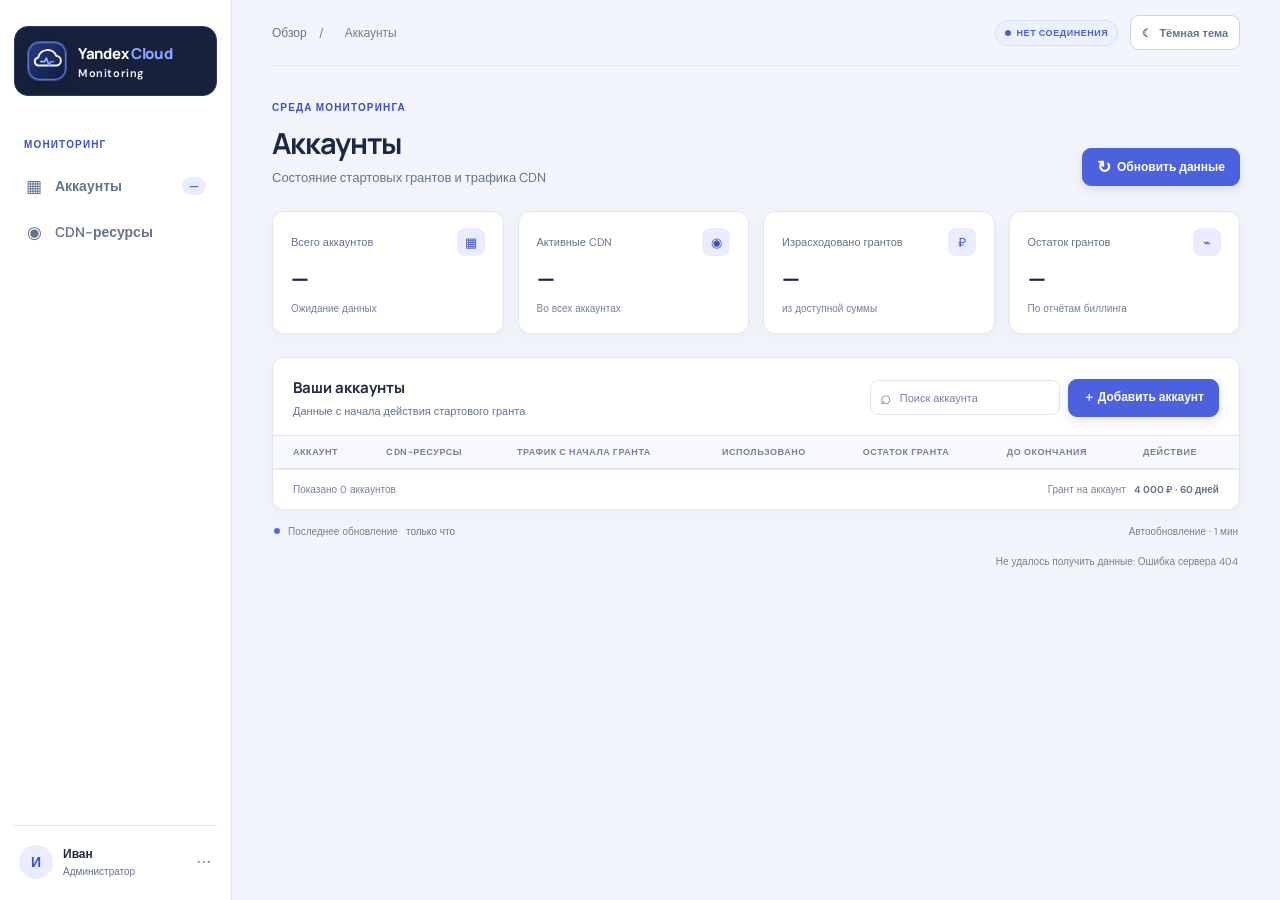
==== commit 3dff1470: "Add new ico, modify logo in panel" ====
--- a/index.html
+++ b/index.html
@@ -5,8 +5,8 @@
   <meta name="viewport" content="width=device-width, initial-scale=1">
   <meta name="theme-color" content="#f2f5fb">
   <meta name="description" content="Мониторинг грантов, аккаунтов и трафика Yandex Cloud CDN">
-  <link rel="icon" type="image/svg+xml" href="/favicon.svg">
-  <title>Yandex Cloud · Монитор аккаунтов</title>
+  <link rel="icon" type="image/svg+xml" href="/favicon.svg?v=brand-indigo-2">
+  <title>Yandex Cloud Monitoring</title>
   <link rel="preconnect" href="https://fonts.googleapis.com">
   <link rel="preconnect" href="https://fonts.gstatic.com" crossorigin>
   <link href="https://fonts.googleapis.com/css2?family=DM+Sans:wght@400;500;600;700&family=Manrope:wght@400;500;600;700;800&display=swap" rel="stylesheet">
@@ -15,7 +15,7 @@
 <body>
   <div class="app-shell">
     <aside class="sidebar">
-      <a class="brand" href="/accounts"><img class="brand-mark" src="/logo.svg" alt=""><span>cloud<span class="brand-light">watch</span></span></a>
+      <a class="brand" href="/accounts" aria-label="Yandex Cloud Monitoring"><img class="brand-mark" src="/logo.svg?v=brand-indigo-2" alt=""><span class="brand-copy"><span class="brand-title"><span>Yandex</span> <strong>Cloud</strong></span><span class="brand-subtitle">Monitoring</span></span></a>
       <div class="workspace-label">МОНИТОРИНГ</div>
       <a class="nav-item" id="nav-accounts" href="/accounts"><span class="nav-icon">▦</span> Аккаунты <span class="nav-count" id="nav-count">—</span></a>
       <a class="nav-item" id="nav-cdn" href="/cdn"><span class="nav-icon">◉</span> CDN-ресурсы</a>
--- a/styles.css
+++ b/styles.css
@@ -62,9 +62,12 @@
 
 .app-shell { display: flex; min-height: 100vh; }
 .sidebar { position: sticky; top: 0; display: flex; flex: 0 0 232px; flex-direction: column; width: 232px; height: 100vh; padding: 25px 14px 16px; background: var(--surface); border-right: 1px solid var(--line); transition: background-color .25s ease, border-color .25s ease; }
-.brand { display: flex; align-items: center; gap: 10px; margin: 1px 0 48px 5px; color: var(--ink); text-decoration: none; font: 800 18px Manrope, sans-serif; letter-spacing: -.7px; }
-.brand-light { color: var(--muted); font-weight: 500; }
-.brand-mark { display: block; width: 34px; height: 34px; border-radius: 11px; object-fit: cover; }
+.brand { display: grid; grid-template-columns: 40px minmax(0,1fr); align-items: center; column-gap: 11px; min-height: 70px; margin: 1px 0 42px; padding: 12px; border: 1px solid #2c3a62; border-radius: 14px; background: #18213c; color: #fff; text-decoration: none; }
+.brand-copy { display: grid; gap: 2px; min-width: 0; line-height: 1.15; }
+.brand-title { color: #fff; font: 750 15px Manrope, sans-serif; letter-spacing: -.3px; white-space: nowrap; }
+.brand-title strong { color: #8fa4ff; font-weight: 800; }
+.brand-subtitle { color: #f4f6ff; font: 600 11px 'DM Sans', sans-serif; letter-spacing: .6px; }
+.brand-mark { display: block; grid-row: 1; width: 40px; height: 40px; border: 1px solid #40518a; border-radius: 12px; object-fit: cover; box-shadow: 0 4px 13px #080d2038; }
 .workspace-label, .eyebrow { color: var(--accent-ink); font-size: 10px; font-weight: 700; letter-spacing: 1.15px; }
 .workspace-label { padding: 0 10px 12px; }
 .nav-item { display: flex; height: 42px; align-items: center; gap: 12px; margin: 2px 0; padding: 0 11px; border-radius: 9px; color: var(--muted); text-decoration: none; font-weight: 550; transition: background .18s ease, color .18s ease, transform .18s ease, box-shadow .18s ease; }
@@ -266,8 +269,8 @@
 }
 @media (max-width: 760px) {
   .sidebar { flex-basis: 58px; width: 58px; padding: 20px 9px; }
-  .brand { justify-content: center; margin: 1px auto 45px; }
-  .brand > span:last-child, .workspace-label, .nav-item { font-size: 0; }
+  .brand { display: flex; width: 42px; min-height: 42px; justify-content: center; margin: 1px auto 45px; padding: 0; border-radius: 12px; }
+  .brand-copy, .workspace-label, .nav-item { display: none; }
   .nav-item { justify-content: center; padding: 0; }
   .nav-icon { font-size: 18px; }
   .nav-count { display: none; }
